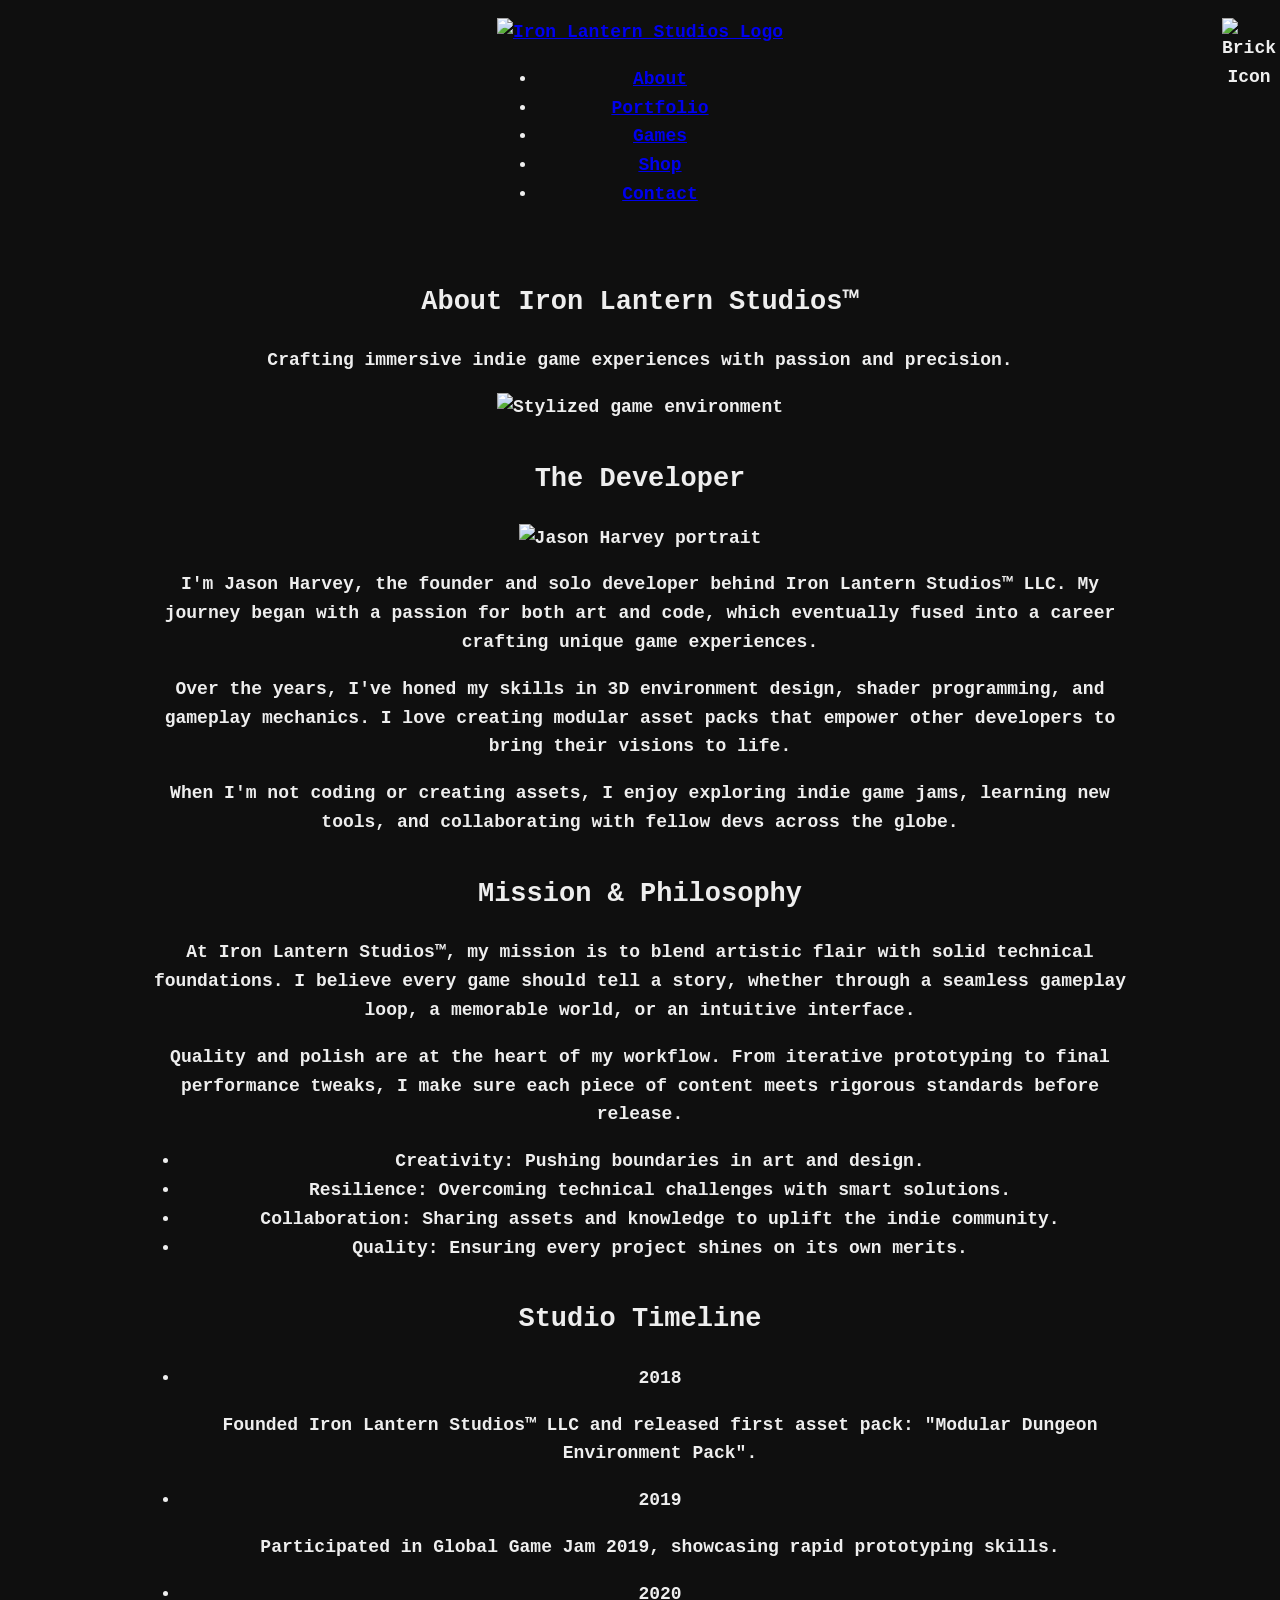
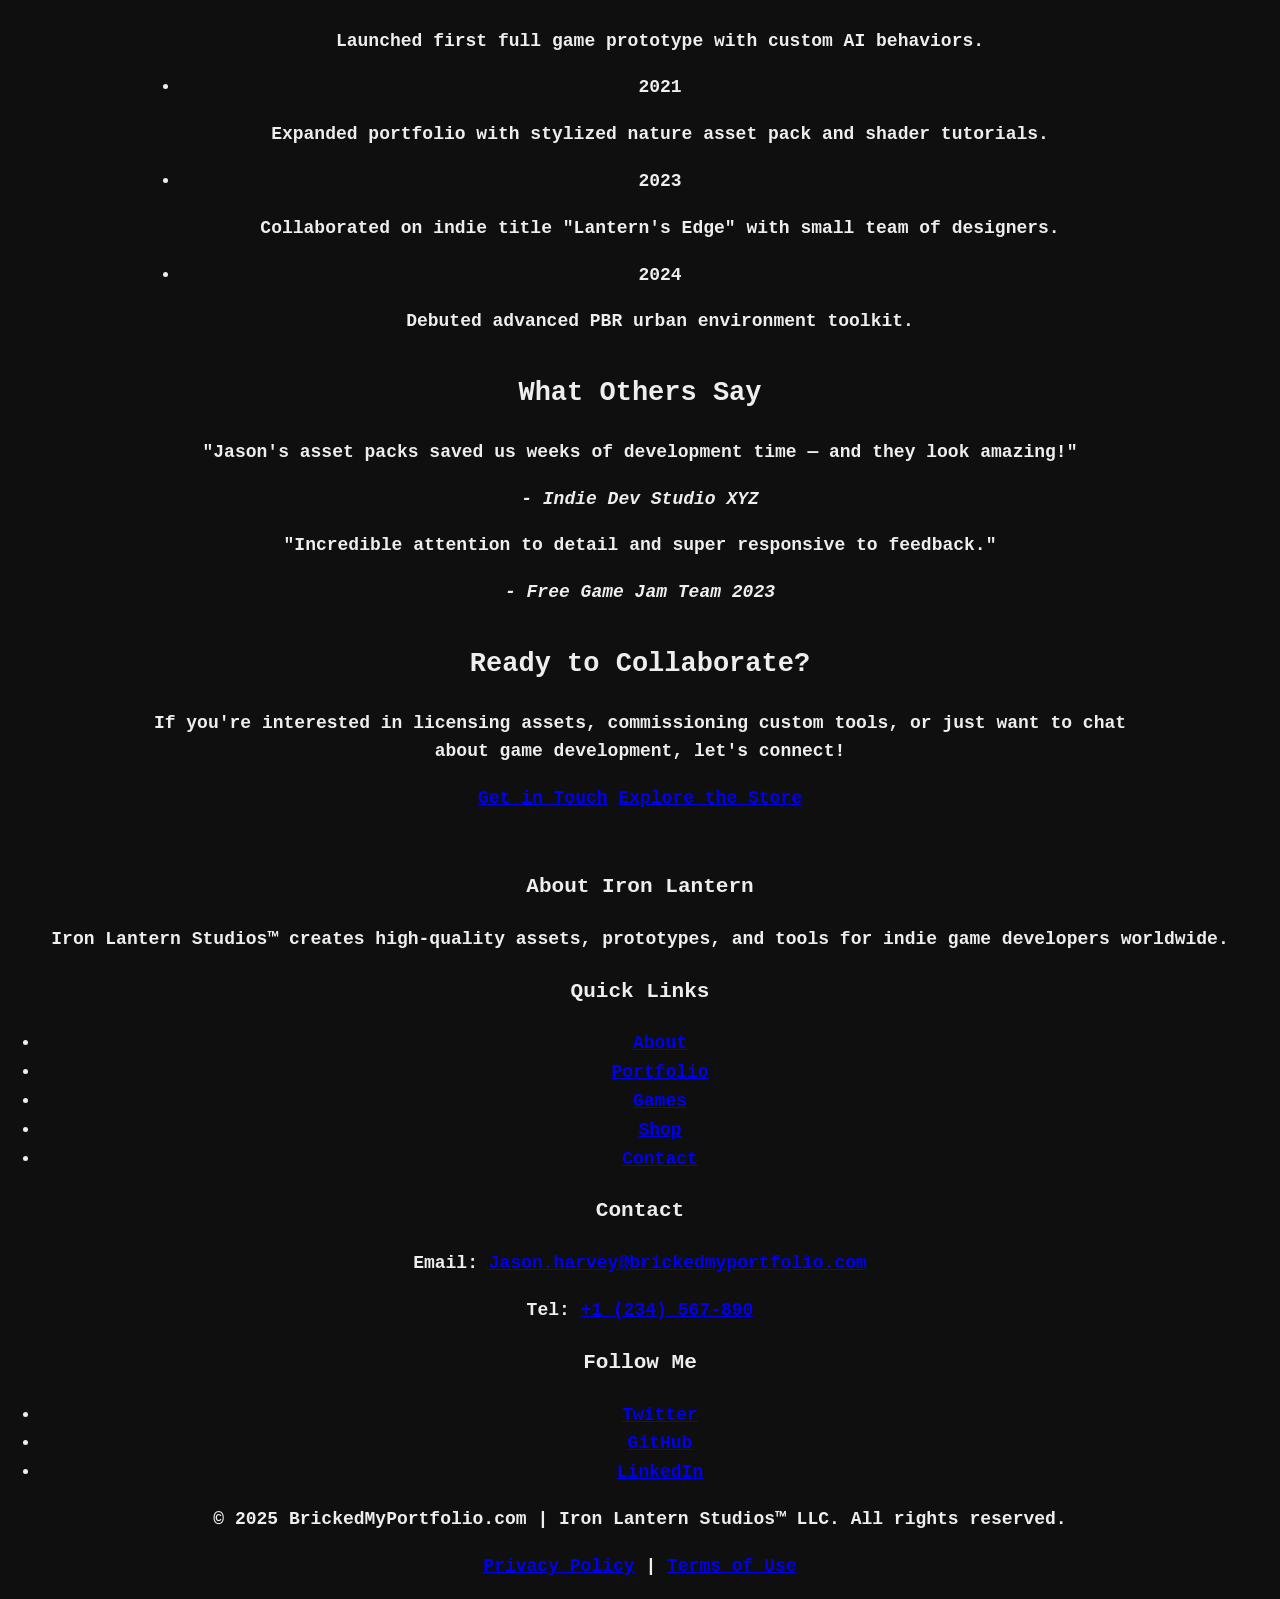
==== about.html @ 36cded3f "Update about.html" ====
<!DOCTYPE html>
<html lang="en">
<head>
  <meta charset="UTF-8" />
  <meta name="viewport" content="width=device-width, initial-scale=1.0"/>
  <title>About | Iron Lantern Studios™ | BrickedMyPortfolio.com</title>
  <meta name="description" content="Learn about Jason Harvey, indie developer and founder of Iron Lantern Studios™." />
  <link rel="stylesheet" href="style.css" />
  <link rel="icon" href="media/favicon.ico" />
  <!-- Additional head resources -->
  <!-- Social media metadata -->
  <meta property="og:title" content="About | Iron Lantern Studios™" />
  <meta property="og:description" content="Discover the passion and vision behind Iron Lantern Studios™." />
  <meta property="og:image" content="media/og-image-about.png" />
  <meta property="og:url" content="https://brickedmyportfolio.com/about.html" />
  <meta name="twitter:card" content="summary_large_image" />
</head>
<body>

  <!-- ==============================
       SITE HEADER
       ============================== -->
  <header class="site-header">
    <div class="header-inner">
      <a href="index.html" class="logo-link">
        <img src="media/logo.png" alt="Iron Lantern Studios Logo" class="logo-image"/>
      </a>
      <nav class="nav-main">
        <ul class="nav-list">
          <li><a href="about.html" class="active">About</a></li>
          <li><a href="portfolio.html">Portfolio</a></li>
          <li><a href="games.html">Games</a></li>
          <li><a href="shop.html">Shop</a></li>
          <li><a href="contact.html">Contact</a></li>
        </ul>
      </nav>
      <div class="brick-icon" onclick="crackScreen()" title="Break the screen">
        <img src="media/brick-icon.png" alt="Brick Icon" class="brick-image"/>
      </div>
    </div>
  </header>

  <!-- ==============================
       MAIN CONTENT
       ============================== -->
  <main class="about-page">

    <!-- Hero / Intro Section -->
    <section class="about-hero">
      <div class="hero-content">
        <h1>About Iron Lantern Studios™</h1>
        <p class="tagline">Crafting immersive indie game experiences with passion and precision.</p>
      </div>
      <div class="hero-image">
        <img src="media/about-hero.jpg" alt="Stylized game environment" />
      </div>
    </section>

    <!-- About Bio Section -->
    <section class="bio-section">
      <h2>The Developer</h2>
      <div class="bio-content">
        <img src="media/jason-profile.jpg" alt="Jason Harvey portrait" class="bio-image"/>
        <div class="bio-text">
          <p>I'm <strong>Jason Harvey</strong>, the founder and solo developer behind Iron Lantern Studios™ LLC. My journey began with a passion for both art and code, which eventually fused into a career crafting unique game experiences.</p>
          <p>Over the years, I've honed my skills in 3D environment design, shader programming, and gameplay mechanics. I love creating modular asset packs that empower other developers to bring their visions to life.</p>
          <p>When I'm not coding or creating assets, I enjoy exploring indie game jams, learning new tools, and collaborating with fellow devs across the globe.</p>
        </div>
      </div>
    </section>

    <!-- Mission and Philosophy Section -->
    <section class="mission-section">
      <h2>Mission & Philosophy</h2>
      <div class="mission-content">
        <p>At Iron Lantern Studios™, my mission is to blend artistic flair with solid technical foundations. I believe every game should tell a story, whether through a seamless gameplay loop, a memorable world, or an intuitive interface.</p>
        <p>Quality and polish are at the heart of my workflow. From iterative prototyping to final performance tweaks, I make sure each piece of content meets rigorous standards before release.</p>
        <ul class="core-values">
          <li>Creativity: Pushing boundaries in art and design.</li>
          <li>Resilience: Overcoming technical challenges with smart solutions.</li>
          <li>Collaboration: Sharing assets and knowledge to uplift the indie community.</li>
          <li>Quality: Ensuring every project shines on its own merits.</li>
        </ul>
      </div>
    </section>

    <!-- Timeline Section -->
    <section class="timeline-section">
      <h2>Studio Timeline</h2>
      <ul class="timeline-list">
        <li>
          <span class="timeline-year">2018</span>
          <p>Founded Iron Lantern Studios™ LLC and released first asset pack: "Modular Dungeon Environment Pack".</p>
        </li>
        <li>
          <span class="timeline-year">2019</span>
          <p>Participated in Global Game Jam 2019, showcasing rapid prototyping skills.</p>
        </li>
        <li>
          <span class="timeline-year">2020</span>
          <p>Launched first full game prototype with custom AI behaviors.</p>
        </li>
        <li>
          <span class="timeline-year">2021</span>
          <p>Expanded portfolio with stylized nature asset pack and shader tutorials.</p>
        </li>
        <li>
          <span class="timeline-year">2023</span>
          <p>Collaborated on indie title "Lantern's Edge" with small team of designers.</p>
        </li>
        <li>
          <span class="timeline-year">2024</span>
          <p>Debuted advanced PBR urban environment toolkit.</p>
        </li>
      </ul>
    </section>

    <!-- Testimonials Section -->
    <section class="testimonials-section">
      <h2>What Others Say</h2>
      <div class="testimonial">
        <blockquote>
          "Jason's asset packs saved us weeks of development time — and they look amazing!"
        </blockquote>
        <cite>- Indie Dev Studio XYZ</cite>
      </div>
      <div class="testimonial">
        <blockquote>
          "Incredible attention to detail and super responsive to feedback."
        </blockquote>
        <cite>- Free Game Jam Team 2023</cite>
      </div>
    </section>

    <!-- Collaboration Call-to-Action -->
    <section class="cta-section">
      <h2>Ready to Collaborate?</h2>
      <p>If you're interested in licensing assets, commissioning custom tools, or just want to chat about game development, let's connect!</p>
      <div class="cta-buttons">
        <a href="contact.html" class="btn-primary">Get in Touch</a>
        <a href="shop.html" class="btn-secondary">Explore the Store</a>
      </div>
    </section>

  </main>

  <!-- ==============================
       FOOTER
       ============================== -->
  <footer class="site-footer">
    <div class="footer-widgets">
      <div class="footer-about">
        <h3>About Iron Lantern</h3>
        <p>Iron Lantern Studios™ creates high-quality assets, prototypes, and tools for indie game developers worldwide.</p>
      </div>
      <div class="footer-links">
        <h3>Quick Links</h3>
        <ul>
          <li><a href="about.html">About</a></li>
          <li><a href="portfolio.html">Portfolio</a></li>
          <li><a href="games.html">Games</a></li>
          <li><a href="shop.html">Shop</a></li>
          <li><a href="contact.html">Contact</a></li>
        </ul>
      </div>
      <div class="footer-contact">
        <h3>Contact</h3>
        <p>Email: <a href="mailto:Jason.harvey@brickedmyportfolio.com">Jason.harvey@brickedmyportfolio.com</a></p>
        <p>Tel: <a href="tel:+1234567890">+1 (234) 567-890</a></p>
      </div>
      <div class="footer-social">
        <h3>Follow Me</h3>
        <ul class="social-list">
          <li><a href="https://twitter.com/jasonharvey">Twitter</a></li>
          <li><a href="https://github.com/ironlanternstudio">GitHub</a></li>
          <li><a href="https://linkedin.com/in/jasonharvey">LinkedIn</a></li>
        </ul>
      </div>
    </div>
    <div class="footer-legal">
      <p>© 2025 BrickedMyPortfolio.com | Iron Lantern Studios™ LLC. All rights reserved.</p>
      <p><a href="privacy.html">Privacy Policy</a> | <a href="terms.html">Terms of Use</a></p>
    </div>
  </footer>

  <script src="main.js"></script>

  <!-- Optional JavaScript for interactive elements -->
  <script>
    function crackScreen() {
      document.body.classList.toggle('cracked');
    }
  </script>

</body>
</html>
---- style.css ----
/* ==========================================================================
   VARIABLES & GLOBAL THEME
   ========================================================================== */
:root {
  --bg-color: #0f0f0f;
  --text-color: #eee;
  --subtext-color: #ccc;
  --accent-color: #ff33aa;
  --accent-hover: #cc0077;
  --card-bg: #1a1a1a;
  --border-radius: 8px;
  --font-family: "Courier New", Courier, monospace;
  --font-weight: 700;
}

html {
  font-size: 18px; /* 1rem = 18px */
  scroll-behavior: smooth;
}

body {
  margin: 0;
  padding: 0;
  background: var(--bg-color);
  color: var(--text-color);
  font-family: var(--font-family);
  font-weight: var(--font-weight);
  line-height: 1.6;
  text-align: center;
  overflow-x: hidden;
  display: flex;
  flex-direction: column;
  min-height: 100vh;
}

/* ==========================================================================
   RESET & BOX-SIZING
   ========================================================================== */
*,
*::before,
*::after {
  box-sizing: border-box;
}

/* ==========================================================================
   UTILITY CLASSES
   ========================================================================== */
.light-text {
  font-weight: 400;
  color: var(--subtext-color);
}

.small-text {
  font-size: 0.9rem;
}

.italic-text {
  font-style: italic;
}

/* ==========================================================================
   HEADER & NAVIGATION
   ========================================================================== */
header {
  position: relative;
  padding: 1rem;
  background: var(--bg-color);
  display: flex;
  justify-content: center;
  align-items: center;
  z-index: 10;
}

.logo-circle {
  position: absolute;
  top: 1rem;
  left: 1rem;
  width: 50px;
  height: 50px;
  border-radius: 50%;
  overflow: hidden;
}

.logo-circle img {
  width: 100%;
  height: 100%;
  object-fit: cover;
}

.nav-center {
  display: flex;
  gap: 1rem;
}

.nav-center a {
  background: var(--accent-color);
  color: #fff;
  padding: 0.5rem 1rem;
  border-radius: var(--border-radius);
  text-transform: uppercase;
  font-weight: var(--font-weight);
  text-decoration: none;
  transition: background 0.2s;
}

.nav-center a:hover {
  background: var(--accent-hover);
}

/* Brick Icon */
.brick-icon {
  position: absolute;
  top: 1rem;
  right: 1rem;
  width: 40px;
  height: 40px;
  cursor: pointer;
}

.brick-icon img {
  width: 100%;
  height: 100%;
  transition: transform 0.2s ease;
}

.brick-icon:hover img {
  transform: scale(1.1);
}

/* ==========================================================================
   SITE TITLES & BUTTONS
   ========================================================================== */
.site-title {
  font-size: 2.5rem;
  margin: 1rem 0;
}

.center-button {
  margin: 1rem 0 2rem;
}

.btn-pink {
  background: var(--accent-color);
  color: #fff;
  border: none;
  padding: 0.75rem 1.5rem;
  border-radius: var(--border-radius);
  font-size: 1rem;
  text-transform: uppercase;
  cursor: pointer;
  transition: background 0.2s;
}

.btn-pink:hover {
  background: var(--accent-hover);
}

/* ==========================================================================
   SECTION WRAPPERS
   ========================================================================== */
section {
  width: 90%;
  max-width: 1000px;
  margin: 2rem auto;
}

/* ==========================================================================
   INDEX CAROUSEL (DOT NAV)
   ========================================================================== */
#carousel {
  width: 100%;
}

.carousel-box {
  position: relative;
  margin: 0 auto;
}

.carousel-media {
  position: relative;
}

.carousel-media img {
  width: 100%;
  border-radius: var(--border-radius);
}

.carousel-arrow {
  position: absolute;
  top: 50%;
  transform: translateY(-50%);
  color: var(--accent-color);
  font-size: 2rem;
  cursor: pointer;
  user-select: none;
}

.carousel-arrow.left {
  left: 10px;
}

.carousel-arrow.right {
  right: 10px;
}

.carousel-dots {
  display: flex;
  justify-content: center;
  margin-top: 0.75rem;
}

.dot {
  width: 12px;
  height: 12px;
  background: #444;
  border-radius: 50%;
  margin: 0 5px;
  cursor: pointer;
  transition: background 0.3s;
}

.dot.active {
  background: var(--accent-color);
}

/* ==========================================================================
   FEATURED GAMES & ASSETS CARDS
   ========================================================================== */
.preview-card {
  position: relative;
  background: var(--card-bg);
  border-radius: var(--border-radius);
  overflow: hidden;
  margin: 1rem auto;
  max-width: 600px;
  transition: transform 0.3s ease;
  cursor: pointer;
}

.preview-card img {
  width: 100%;
  display: block;
}

.preview-card:hover {
  transform: scale(1.02);
}

.hover-box {
  display: none;
  position: absolute;
  top: 0;
  left: 100%;
  background: var(--card-bg);
  padding: 1rem;
  border: 1px solid #444;
  width: 240px;
  z-index: 5;
}

.preview-card:hover .hover-box {
  display: block;
}

/* ==========================================================================
   PORTFOLIO GRID
   ========================================================================== */
.portfolio-grid {
  display: flex;
  flex-wrap: wrap;
  gap: 2rem;
  justify-content: center;
}

.portfolio-grid .preview-card {
  flex: 0 0 calc(33% - 2rem);
  max-width: calc(33% - 2rem);
}

@media (max-width: 768px) {
  .portfolio-grid .preview-card {
    flex: 0 0 90%;
    max-width: 90%;
  }
}

/* ==========================================================================
   GAMES CAROUSEL (SLIDING CARDS)
   ========================================================================== */
.games-carousel {
  position: relative;
  overflow: hidden;
  margin: 2rem auto;
}

.carousel-track {
  display: flex;
  transition: transform 0.5s ease-in-out;
}

.slide {
  flex: 0 0 280px;
  margin: 0 10px;
  position: relative;
  transition: transform 0.3s ease;
}

.slide img {
  width: 100%;
  border-radius: var(--border-radius);
}

.carousel-button {
  position: absolute;
  top: 50%;
  transform: translateY(-50%);
  background: none;
  border: none;
  font-size: 2rem;
  color: var(--accent-color);
  cursor: pointer;
  user-select: none;
}

.carousel-button.prev {
  left: 0;
}

.carousel-button.next {
  right: 0;
}

.slide.active {
  transform: scale(1.05);
}

.details {
  display: none;
  position: absolute;
  bottom: -1px;
  left: 0;
  width: 100%;
  background: var(--card-bg);
  color: var(--subtext-color);
  padding: 1rem;
  border-radius: 0 0 var(--border-radius) var(--border-radius);
  text-align: left;
}

.slide.expanded {
  transform: scale(1.2);
  z-index: 100;
}

.slide.expanded .details {
  display: block;
}

.more-info {
  display: inline-block;
  margin-top: 0.5rem;
  background: var(--accent-color);
  color: #fff;
  padding: 0.3rem 0.8rem;
  border-radius: 5px;
  text-decoration: none;
  font-size: 0.9rem;
}

/* ==========================================================================
   SHOP GRID & CARDS
   ========================================================================== */
.shop-grid {
  display: flex;
  flex-wrap: wrap;
  gap: 2rem;
  justify-content: center;
}

.shop-card {
  position: relative;
  background: var(--card-bg);
  border-radius: var(--border-radius);
  overflow: hidden;
  flex: 0 0 calc(25% - 2rem);
  max-width: calc(25% - 2rem);
  transition: transform 0.3s ease;
  cursor: pointer;
}

.shop-card img {
  width: 100%;
  display: block;
}

.shop-card:hover {
  transform: scale(1.02);
}

.shop-card .hover-box {
  top: 0;
  left: 100%;
}

/* ==========================================================================
   CONTACT FORM
   ========================================================================== */
.contact-section {
  display: flex;
  justify-content: center;
}

.contact-form {
  background: var(--card-bg);
  padding: 2rem;
  border-radius: var(--border-radius);
  width: 90%;
  max-width: 600px;
  display: flex;
  flex-direction: column;
  gap: 1rem;
}

.contact-form input,
.contact-form textarea {
  width: 100%;
  padding: 0.75rem;
  border: 1px solid #444;
  border-radius: 4px;
  background: #111;
  color: var(--text-color);
  font-family: var(--font-family);
}

.contact-form input:focus,
.contact-form textarea:focus {
  outline: none;
  border-color: var(--accent-color);
}

/* ==========================================================================
   PRIVACY & TERMS PAGES
   ========================================================================== */
.privacy-section,
.terms-section {
  width: 90%;
  max-width: 800px;
  margin: 2rem auto;
}

.privacy-policy,
.terms-content {
  background: var(--card-bg);
  padding: 2rem;
  border-radius: var(--border-radius);
  color: var(--subtext-color);
  text-align: left;
}

.privacy-policy h2,
.terms-content h2 {
  color: var(--accent-color);
  margin-top: 1.5rem;
}

/* ==========================================================================
   SCREEN CRACK EFFECT
   ========================================================================== */
.screen-crack {
  position: fixed;
  top: 0;
  left: 0;
  width: 100%;
  height: 100%;
  background: url('media/crack.png') center/contain no-repeat;
  pointer-events: none;
  z-index: 9999;
  animation: shake 0.3s ease-in-out;
}

@keyframes shake {
  0% { transform: translate(0, 0); }
  25% { transform: translate(-4px, 3px); }
  50% { transform: translate(4px, -3px); }
  75% { transform: translate(-3px, 2px); }
  100% { transform: translate(0, 0); }
}

/* ==========================================================================
   CARD MODAL OVERLAY
   ========================================================================== */
.card-modal-overlay {
  position: fixed;
  top: 0;
  left: 0;
  width: 100%;
  height: 100%;
  background: rgba(0,0,0,0.85);
  display: flex;
  justify-content: center;
  align-items: center;
  z-index: 10000;
}

.card-modal-content {
  background: var(--card-bg);
  padding: 2rem;
  border-radius: var(--border-radius);
  max-width: 90%;
  max-height: 90%;
  overflow: auto;
  position: relative;
  text-align: left;
}

.modal-close {
  position: absolute;
  top: 10px;
  right: 10px;
  font-size: 2rem;
  color: var(--text-color);
  cursor: pointer;
}

/* ==========================================================================
   RESPONSIVE BREAKPOINTS
   ========================================================================== */
@media (max-width: 1024px) {
  .shop-card, .portfolio-grid .preview-card {
    flex: 0 0 calc(50% - 2rem);
    max-width: calc(50% - 2rem);
  }
}

@media (max-width: 768px) {
  .nav-center { flex-wrap: wrap; }

  .slide {
    flex: 0 0 70%;
  }

  .shop-card, .portfolio-grid .preview-card {
    flex: 0 0 90%;
    max-width: 90%;
  }
}

@media (max-width: 480px) {
  html {
    font-size: 16px;
  }
  .carousel-arrow {
    font-size: 1.5rem;
  }
  .carousel-button {
    font-size: 1.5rem;
  }
  .site-title {
    font-size: 2rem;
  }
}
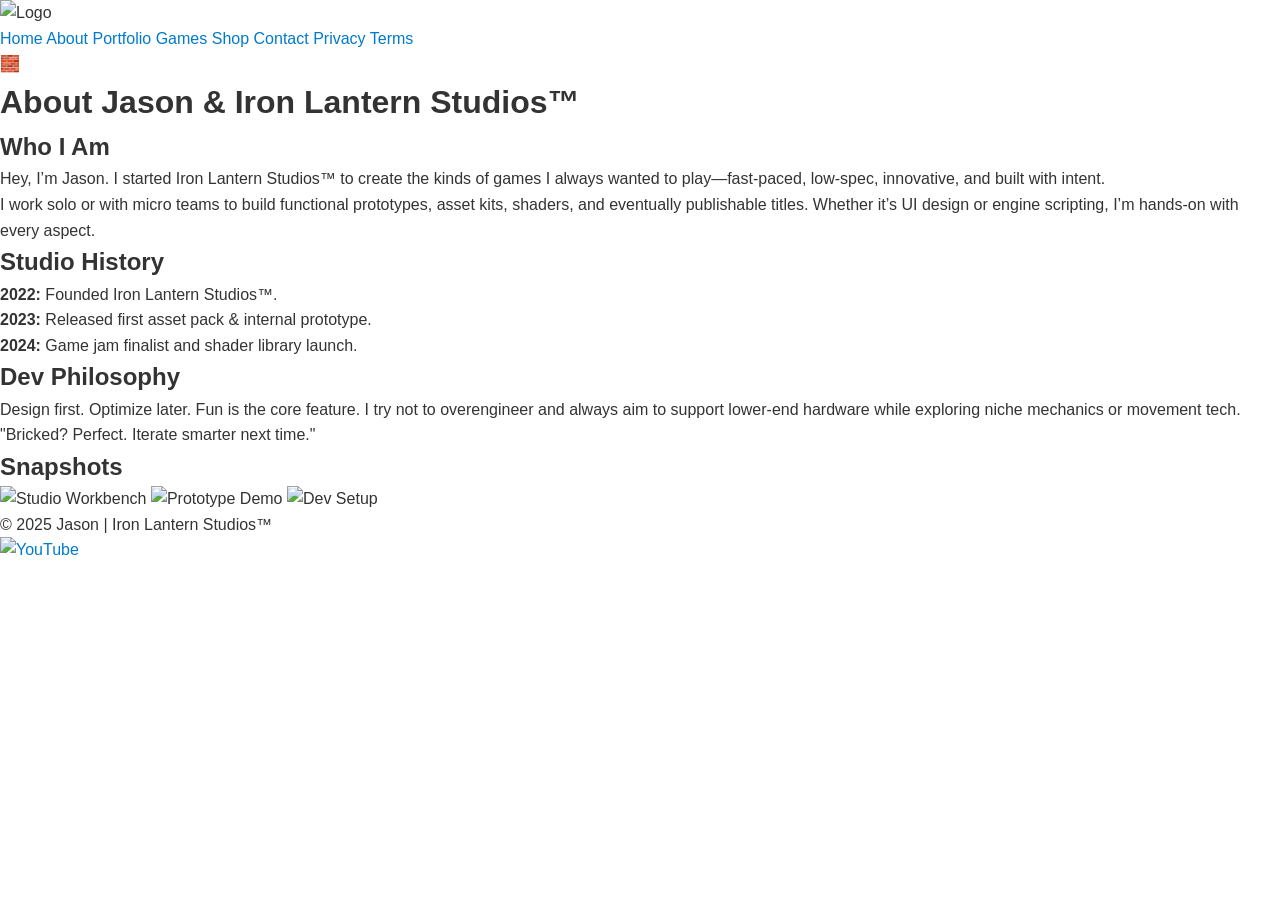
==== commit 0601a94a: "Update about.html" ====
--- a/about.html
+++ b/about.html
@@ -2,195 +2,70 @@
 <html lang="en">
 <head>
   <meta charset="UTF-8" />
-  <meta name="viewport" content="width=device-width, initial-scale=1.0"/>
-  <title>About | Iron Lantern Studios™ | BrickedMyPortfolio.com</title>
-  <meta name="description" content="Learn about Jason Harvey, indie developer and founder of Iron Lantern Studios™." />
+  <meta name="viewport" content="width=device-width, initial-scale=1.0" />
+  <title>About | brickedmyportfolio.com</title>
   <link rel="stylesheet" href="style.css" />
-  <link rel="icon" href="media/favicon.ico" />
-  <!-- Additional head resources -->
-  <!-- Social media metadata -->
-  <meta property="og:title" content="About | Iron Lantern Studios™" />
-  <meta property="og:description" content="Discover the passion and vision behind Iron Lantern Studios™." />
-  <meta property="og:image" content="media/og-image-about.png" />
-  <meta property="og:url" content="https://brickedmyportfolio.com/about.html" />
-  <meta name="twitter:card" content="summary_large_image" />
 </head>
 <body>
-
-  <!-- ==============================
-       SITE HEADER
-       ============================== -->
-  <header class="site-header">
-    <div class="header-inner">
-      <a href="index.html" class="logo-link">
-        <img src="media/logo.png" alt="Iron Lantern Studios Logo" class="logo-image"/>
-      </a>
-      <nav class="nav-main">
-        <ul class="nav-list">
-          <li><a href="about.html" class="active">About</a></li>
-          <li><a href="portfolio.html">Portfolio</a></li>
-          <li><a href="games.html">Games</a></li>
-          <li><a href="shop.html">Shop</a></li>
-          <li><a href="contact.html">Contact</a></li>
-        </ul>
+  <header>
+    <div class="top-bar">
+      <div class="logo">
+        <img src="media/logo.png" alt="Logo" />
+      </div>
+      <nav class="main-nav">
+        <a href="index.html">Home</a>
+        <a href="about.html" class="active">About</a>
+        <a href="portfolio.html">Portfolio</a>
+        <a href="games.html">Games</a>
+        <a href="shop.html">Shop</a>
+        <a href="contact.html">Contact</a>
+        <a href="privacy.html">Privacy</a>
+        <a href="terms.html">Terms</a>
       </nav>
-      <div class="brick-icon" onclick="crackScreen()" title="Break the screen">
-        <img src="media/brick-icon.png" alt="Brick Icon" class="brick-image"/>
-      </div>
+      <div class="brick-gag">🧱</div>
+    </div>
+    <div class="site-title">
+      <h1>About Jason & Iron Lantern Studios™</h1>
     </div>
   </header>
 
-  <!-- ==============================
-       MAIN CONTENT
-       ============================== -->
-  <main class="about-page">
-
-    <!-- Hero / Intro Section -->
-    <section class="about-hero">
-      <div class="hero-content">
-        <h1>About Iron Lantern Studios™</h1>
-        <p class="tagline">Crafting immersive indie game experiences with passion and precision.</p>
-      </div>
-      <div class="hero-image">
-        <img src="media/about-hero.jpg" alt="Stylized game environment" />
-      </div>
+  <main>
+    <section class="bio-section">
+      <h2>Who I Am</h2>
+      <p>Hey, I’m Jason. I started Iron Lantern Studios™ to create the kinds of games I always wanted to play—fast-paced, low-spec, innovative, and built with intent.</p>
+      <p>I work solo or with micro teams to build functional prototypes, asset kits, shaders, and eventually publishable titles. Whether it’s UI design or engine scripting, I’m hands-on with every aspect.</p>
     </section>
 
-    <!-- About Bio Section -->
-    <section class="bio-section">
-      <h2>The Developer</h2>
-      <div class="bio-content">
-        <img src="media/jason-profile.jpg" alt="Jason Harvey portrait" class="bio-image"/>
-        <div class="bio-text">
-          <p>I'm <strong>Jason Harvey</strong>, the founder and solo developer behind Iron Lantern Studios™ LLC. My journey began with a passion for both art and code, which eventually fused into a career crafting unique game experiences.</p>
-          <p>Over the years, I've honed my skills in 3D environment design, shader programming, and gameplay mechanics. I love creating modular asset packs that empower other developers to bring their visions to life.</p>
-          <p>When I'm not coding or creating assets, I enjoy exploring indie game jams, learning new tools, and collaborating with fellow devs across the globe.</p>
-        </div>
-      </div>
-    </section>
-
-    <!-- Mission and Philosophy Section -->
-    <section class="mission-section">
-      <h2>Mission & Philosophy</h2>
-      <div class="mission-content">
-        <p>At Iron Lantern Studios™, my mission is to blend artistic flair with solid technical foundations. I believe every game should tell a story, whether through a seamless gameplay loop, a memorable world, or an intuitive interface.</p>
-        <p>Quality and polish are at the heart of my workflow. From iterative prototyping to final performance tweaks, I make sure each piece of content meets rigorous standards before release.</p>
-        <ul class="core-values">
-          <li>Creativity: Pushing boundaries in art and design.</li>
-          <li>Resilience: Overcoming technical challenges with smart solutions.</li>
-          <li>Collaboration: Sharing assets and knowledge to uplift the indie community.</li>
-          <li>Quality: Ensuring every project shines on its own merits.</li>
-        </ul>
-      </div>
-    </section>
-
-    <!-- Timeline Section -->
-    <section class="timeline-section">
-      <h2>Studio Timeline</h2>
-      <ul class="timeline-list">
-        <li>
-          <span class="timeline-year">2018</span>
-          <p>Founded Iron Lantern Studios™ LLC and released first asset pack: "Modular Dungeon Environment Pack".</p>
-        </li>
-        <li>
-          <span class="timeline-year">2019</span>
-          <p>Participated in Global Game Jam 2019, showcasing rapid prototyping skills.</p>
-        </li>
-        <li>
-          <span class="timeline-year">2020</span>
-          <p>Launched first full game prototype with custom AI behaviors.</p>
-        </li>
-        <li>
-          <span class="timeline-year">2021</span>
-          <p>Expanded portfolio with stylized nature asset pack and shader tutorials.</p>
-        </li>
-        <li>
-          <span class="timeline-year">2023</span>
-          <p>Collaborated on indie title "Lantern's Edge" with small team of designers.</p>
-        </li>
-        <li>
-          <span class="timeline-year">2024</span>
-          <p>Debuted advanced PBR urban environment toolkit.</p>
-        </li>
+    <section class="history-section">
+      <h2>Studio History</h2>
+      <ul>
+        <li><strong>2022:</strong> Founded Iron Lantern Studios™.</li>
+        <li><strong>2023:</strong> Released first asset pack & internal prototype.</li>
+        <li><strong>2024:</strong> Game jam finalist and shader library launch.</li>
       </ul>
     </section>
 
-    <!-- Testimonials Section -->
-    <section class="testimonials-section">
-      <h2>What Others Say</h2>
-      <div class="testimonial">
-        <blockquote>
-          "Jason's asset packs saved us weeks of development time — and they look amazing!"
-        </blockquote>
-        <cite>- Indie Dev Studio XYZ</cite>
-      </div>
-      <div class="testimonial">
-        <blockquote>
-          "Incredible attention to detail and super responsive to feedback."
-        </blockquote>
-        <cite>- Free Game Jam Team 2023</cite>
+    <section class="philosophy-section">
+      <h2>Dev Philosophy</h2>
+      <p>Design first. Optimize later. Fun is the core feature. I try not to overengineer and always aim to support lower-end hardware while exploring niche mechanics or movement tech.</p>
+      <blockquote>"Bricked? Perfect. Iterate smarter next time."</blockquote>
+    </section>
+
+    <section class="studio-images">
+      <h2>Snapshots</h2>
+      <div class="image-gallery">
+        <img src="media/about1.jpg" alt="Studio Workbench" />
+        <img src="media/about2.jpg" alt="Prototype Demo" />
+        <img src="media/about3.jpg" alt="Dev Setup" />
       </div>
     </section>
-
-    <!-- Collaboration Call-to-Action -->
-    <section class="cta-section">
-      <h2>Ready to Collaborate?</h2>
-      <p>If you're interested in licensing assets, commissioning custom tools, or just want to chat about game development, let's connect!</p>
-      <div class="cta-buttons">
-        <a href="contact.html" class="btn-primary">Get in Touch</a>
-        <a href="shop.html" class="btn-secondary">Explore the Store</a>
-      </div>
-    </section>
-
   </main>
 
-  <!-- ==============================
-       FOOTER
-       ============================== -->
-  <footer class="site-footer">
-    <div class="footer-widgets">
-      <div class="footer-about">
-        <h3>About Iron Lantern</h3>
-        <p>Iron Lantern Studios™ creates high-quality assets, prototypes, and tools for indie game developers worldwide.</p>
-      </div>
-      <div class="footer-links">
-        <h3>Quick Links</h3>
-        <ul>
-          <li><a href="about.html">About</a></li>
-          <li><a href="portfolio.html">Portfolio</a></li>
-          <li><a href="games.html">Games</a></li>
-          <li><a href="shop.html">Shop</a></li>
-          <li><a href="contact.html">Contact</a></li>
-        </ul>
-      </div>
-      <div class="footer-contact">
-        <h3>Contact</h3>
-        <p>Email: <a href="mailto:Jason.harvey@brickedmyportfolio.com">Jason.harvey@brickedmyportfolio.com</a></p>
-        <p>Tel: <a href="tel:+1234567890">+1 (234) 567-890</a></p>
-      </div>
-      <div class="footer-social">
-        <h3>Follow Me</h3>
-        <ul class="social-list">
-          <li><a href="https://twitter.com/jasonharvey">Twitter</a></li>
-          <li><a href="https://github.com/ironlanternstudio">GitHub</a></li>
-          <li><a href="https://linkedin.com/in/jasonharvey">LinkedIn</a></li>
-        </ul>
-      </div>
-    </div>
-    <div class="footer-legal">
-      <p>© 2025 BrickedMyPortfolio.com | Iron Lantern Studios™ LLC. All rights reserved.</p>
-      <p><a href="privacy.html">Privacy Policy</a> | <a href="terms.html">Terms of Use</a></p>
+  <footer>
+    <p>&copy; 2025 Jason | Iron Lantern Studios™</p>
+    <div class="socials">
+      <a href="#"><img src="media/youtube-icon.png" alt="YouTube" /></a>
     </div>
   </footer>
-
-  <script src="main.js"></script>
-
-  <!-- Optional JavaScript for interactive elements -->
-  <script>
-    function crackScreen() {
-      document.body.classList.toggle('cracked');
-    }
-  </script>
-
 </body>
 </html>
--- a/style.css
+++ b/style.css
@@ -1,561 +1,195 @@
-/* ==========================================================================
-   VARIABLES & GLOBAL THEME
-   ========================================================================== */
-:root {
-  --bg-color: #0f0f0f;
-  --text-color: #eee;
-  --subtext-color: #ccc;
-  --accent-color: #ff33aa;
-  --accent-hover: #cc0077;
-  --card-bg: #1a1a1a;
-  --border-radius: 8px;
-  --font-family: "Courier New", Courier, monospace;
-  --font-weight: 700;
+/* Reset and Base Styles */
+*,
+*::before,
+*::after {
+  margin: 0;
+  padding: 0;
+  box-sizing: border-box;
 }
 
 html {
-  font-size: 18px; /* 1rem = 18px */
+  font-size: 16px;
   scroll-behavior: smooth;
 }
 
 body {
-  margin: 0;
-  padding: 0;
-  background: var(--bg-color);
-  color: var(--text-color);
-  font-family: var(--font-family);
-  font-weight: var(--font-weight);
+  font-family: "Segoe UI", Arial, sans-serif;
   line-height: 1.6;
-  text-align: center;
-  overflow-x: hidden;
-  display: flex;
-  flex-direction: column;
-  min-height: 100vh;
+  color: #333;
+  background-color: #fff;
 }
 
-/* ==========================================================================
-   RESET & BOX-SIZING
-   ========================================================================== */
-*,
-*::before,
-*::after {
-  box-sizing: border-box;
+a {
+  color: #007acc;
+  text-decoration: none;
 }
 
-/* ==========================================================================
-   UTILITY CLASSES
-   ========================================================================== */
-.light-text {
-  font-weight: 400;
-  color: var(--subtext-color);
+a:hover {
+  text-decoration: underline;
 }
 
-.small-text {
-  font-size: 0.9rem;
+/* Site Header */
+.site-header {
+  background-color: #111;
+  color: #fff;
+  padding: 1rem 2rem;
 }
 
-.italic-text {
-  font-style: italic;
+.header-inner {
+  max-width: 1200px;
+  margin: 0 auto;
+  display: flex;
+  align-items: center;
+  justify-content: space-between;
 }
 
-/* ==========================================================================
-   HEADER & NAVIGATION
-   ========================================================================== */
-header {
-  position: relative;
-  padding: 1rem;
-  background: var(--bg-color);
-  display: flex;
-  justify-content: center;
-  align-items: center;
-  z-index: 10;
+.logo-link {
+  display: inline-block;
 }
 
-.logo-circle {
-  position: absolute;
-  top: 1rem;
-  left: 1rem;
-  width: 50px;
+.logo-image {
   height: 50px;
-  border-radius: 50%;
-  overflow: hidden;
+  width: auto;
 }
 
-.logo-circle img {
-  width: 100%;
-  height: 100%;
-  object-fit: cover;
+/* Main Navigation */
+.nav-main .nav-list {
+  list-style: none;
+  display: flex;
+  gap: 1.5rem;
 }
 
-.nav-center {
-  display: flex;
-  gap: 1rem;
+.nav-list li a {
+  color: #fff;
+  font-weight: 500;
+  padding: 0.5rem;
+  transition: color 0.3s ease;
 }
 
-.nav-center a {
-  background: var(--accent-color);
-  color: #fff;
-  padding: 0.5rem 1rem;
-  border-radius: var(--border-radius);
-  text-transform: uppercase;
-  font-weight: var(--font-weight);
-  text-decoration: none;
-  transition: background 0.2s;
-}
-
-.nav-center a:hover {
-  background: var(--accent-hover);
+.nav-list li a:hover,
+.nav-list li a.active {
+  color: #f90;
 }
 
 /* Brick Icon */
 .brick-icon {
-  position: absolute;
-  top: 1rem;
-  right: 1rem;
-  width: 40px;
-  height: 40px;
   cursor: pointer;
-}
-
-.brick-icon img {
-  width: 100%;
-  height: 100%;
+  margin-left: 1rem;
   transition: transform 0.2s ease;
 }
 
-.brick-icon:hover img {
+.brick-icon:hover {
   transform: scale(1.1);
 }
 
-/* ==========================================================================
-   SITE TITLES & BUTTONS
-   ========================================================================== */
-.site-title {
-  font-size: 2.5rem;
-  margin: 1rem 0;
+.brick-image {
+  height: 30px;
+  width: auto;
 }
 
-.center-button {
-  margin: 1rem 0 2rem;
+/* Hero Section */
+.page-hero {
+  padding: 4rem 2rem;
+  text-align: center;
+  color: #fff;
 }
 
-.btn-pink {
-  background: var(--accent-color);
-  color: #fff;
-  border: none;
-  padding: 0.75rem 1.5rem;
-  border-radius: var(--border-radius);
-  font-size: 1rem;
-  text-transform: uppercase;
-  cursor: pointer;
-  transition: background 0.2s;
+.terms-hero {
+  background-color: #222;
+  background-image: url("media/terms-hero.jpg");
+  background-size: cover;
+  background-position: center;
+  background-blend-mode: multiply;
 }
 
-.btn-pink:hover {
-  background: var(--accent-hover);
-}
-
-/* ==========================================================================
-   SECTION WRAPPERS
-   ========================================================================== */
-section {
-  width: 90%;
-  max-width: 1000px;
-  margin: 2rem auto;
-}
-
-/* ==========================================================================
-   INDEX CAROUSEL (DOT NAV)
-   ========================================================================== */
-#carousel {
-  width: 100%;
-}
-
-.carousel-box {
-  position: relative;
+.hero-content {
+  max-width: 800px;
   margin: 0 auto;
 }
 
-.carousel-media {
-  position: relative;
+.section-heading {
+  font-size: 2.5rem;
+  margin-bottom: 1rem;
 }
 
-.carousel-media img {
-  width: 100%;
-  border-radius: var(--border-radius);
+.section-subtitle {
+  font-size: 1.2rem;
+  opacity: 0.85;
 }
 
-.carousel-arrow {
-  position: absolute;
-  top: 50%;
-  transform: translateY(-50%);
-  color: var(--accent-color);
-  font-size: 2rem;
-  cursor: pointer;
-  user-select: none;
+/* Main Terms Content */
+.terms-content {
+  max-width: 800px;
+  margin: 2rem auto;
+  padding: 0 1rem;
 }
 
-.carousel-arrow.left {
-  left: 10px;
+.terms-section {
+  margin-bottom: 2rem;
 }
 
-.carousel-arrow.right {
-  right: 10px;
+.terms-policy p {
+  margin-bottom: 1rem;
+  text-align: justify;
 }
 
-.carousel-dots {
-  display: flex;
-  justify-content: center;
-  margin-top: 0.75rem;
+.terms-policy h2 {
+  font-size: 1.5rem;
+  margin: 1.5rem 0 0.75rem;
 }
 
-.dot {
-  width: 12px;
-  height: 12px;
-  background: #444;
-  border-radius: 50%;
-  margin: 0 5px;
-  cursor: pointer;
-  transition: background 0.3s;
+.terms-policy ul {
+  list-style: disc inside;
+  margin-left: 1rem;
 }
 
-.dot.active {
-  background: var(--accent-color);
+.terms-policy li {
+  margin-bottom: 0.5rem;
 }
 
-/* ==========================================================================
-   FEATURED GAMES & ASSETS CARDS
-   ========================================================================== */
-.preview-card {
-  position: relative;
-  background: var(--card-bg);
-  border-radius: var(--border-radius);
-  overflow: hidden;
-  margin: 1rem auto;
-  max-width: 600px;
-  transition: transform 0.3s ease;
-  cursor: pointer;
+/* Site Footer */
+.site-footer {
+  background-color: #111;
+  color: #ccc;
+  padding: 2rem 1rem;
 }
 
-.preview-card img {
-  width: 100%;
-  display: block;
+.footer-widgets {
+  display: flex;
+  flex-wrap: wrap;
+  justify-content: space-between;
+  max-width: 1200px;
+  margin: 0 auto 1rem;
+  gap: 2rem;
 }
 
-.preview-card:hover {
-  transform: scale(1.02);
+.footer-about,
+.footer-legal {
+  flex: 1 1 200px;
 }
 
-.hover-box {
-  display: none;
-  position: absolute;
-  top: 0;
-  left: 100%;
-  background: var(--card-bg);
-  padding: 1rem;
-  border: 1px solid #444;
-  width: 240px;
-  z-index: 5;
+.footer-about h3 {
+  font-size: 1.2rem;
+  margin-bottom: 0.5rem;
+  color: #fff;
 }
 
-.preview-card:hover .hover-box {
-  display: block;
+.footer-about p,
+.footer-legal p {
+  margin-bottom: 0.5rem;
+  line-height: 1.4;
 }
 
-/* ==========================================================================
-   PORTFOLIO GRID
-   ========================================================================== */
-.portfolio-grid {
-  display: flex;
-  flex-wrap: wrap;
-  gap: 2rem;
-  justify-content: center;
+.footer-link {
+  color: #ccc;
+  transition: color 0.3s ease;
 }
 
-.portfolio-grid .preview-card {
-  flex: 0 0 calc(33% - 2rem);
-  max-width: calc(33% - 2rem);
+.footer-link:hover {
+  color: #fff;
 }
 
-@media (max-width: 768px) {
-  .portfolio-grid .preview-card {
-    flex: 0 0 90%;
-    max-width: 90%;
-  }
-}
-
-/* ==========================================================================
-   GAMES CAROUSEL (SLIDING CARDS)
-   ========================================================================== */
-.games-carousel {
-  position: relative;
-  overflow: hidden;
-  margin: 2rem auto;
-}
-
-.carousel-track {
-  display: flex;
-  transition: transform 0.5s ease-in-out;
-}
-
-.slide {
-  flex: 0 0 280px;
-  margin: 0 10px;
-  position: relative;
-  transition: transform 0.3s ease;
-}
-
-.slide img {
-  width: 100%;
-  border-radius: var(--border-radius);
-}
-
-.carousel-button {
-  position: absolute;
-  top: 50%;
-  transform: translateY(-50%);
-  background: none;
-  border: none;
-  font-size: 2rem;
-  color: var(--accent-color);
-  cursor: pointer;
-  user-select: none;
-}
-
-.carousel-button.prev {
-  left: 0;
-}
-
-.carousel-button.next {
-  right: 0;
-}
-
-.slide.active {
-  transform: scale(1.05);
-}
-
-.details {
-  display: none;
-  position: absolute;
-  bottom: -1px;
-  left: 0;
-  width: 100%;
-  background: var(--card-bg);
-  color: var(--subtext-color);
-  padding: 1rem;
-  border-radius: 0 0 var(--border-radius) var(--border-radius);
-  text-align: left;
-}
-
-.slide.expanded {
-  transform: scale(1.2);
-  z-index: 100;
-}
-
-.slide.expanded .details {
-  display: block;
-}
-
-.more-info {
-  display: inline-block;
-  margin-top: 0.5rem;
-  background: var(--accent-color);
-  color: #fff;
-  padding: 0.3rem 0.8rem;
-  border-radius: 5px;
-  text-decoration: none;
+.footer-copy {
+  text-align: center;
   font-size: 0.9rem;
 }
-
-/* ==========================================================================
-   SHOP GRID & CARDS
-   ========================================================================== */
-.shop-grid {
-  display: flex;
-  flex-wrap: wrap;
-  gap: 2rem;
-  justify-content: center;
-}
-
-.shop-card {
-  position: relative;
-  background: var(--card-bg);
-  border-radius: var(--border-radius);
-  overflow: hidden;
-  flex: 0 0 calc(25% - 2rem);
-  max-width: calc(25% - 2rem);
-  transition: transform 0.3s ease;
-  cursor: pointer;
-}
-
-.shop-card img {
-  width: 100%;
-  display: block;
-}
-
-.shop-card:hover {
-  transform: scale(1.02);
-}
-
-.shop-card .hover-box {
-  top: 0;
-  left: 100%;
-}
-
-/* ==========================================================================
-   CONTACT FORM
-   ========================================================================== */
-.contact-section {
-  display: flex;
-  justify-content: center;
-}
-
-.contact-form {
-  background: var(--card-bg);
-  padding: 2rem;
-  border-radius: var(--border-radius);
-  width: 90%;
-  max-width: 600px;
-  display: flex;
-  flex-direction: column;
-  gap: 1rem;
-}
-
-.contact-form input,
-.contact-form textarea {
-  width: 100%;
-  padding: 0.75rem;
-  border: 1px solid #444;
-  border-radius: 4px;
-  background: #111;
-  color: var(--text-color);
-  font-family: var(--font-family);
-}
-
-.contact-form input:focus,
-.contact-form textarea:focus {
-  outline: none;
-  border-color: var(--accent-color);
-}
-
-/* ==========================================================================
-   PRIVACY & TERMS PAGES
-   ========================================================================== */
-.privacy-section,
-.terms-section {
-  width: 90%;
-  max-width: 800px;
-  margin: 2rem auto;
-}
-
-.privacy-policy,
-.terms-content {
-  background: var(--card-bg);
-  padding: 2rem;
-  border-radius: var(--border-radius);
-  color: var(--subtext-color);
-  text-align: left;
-}
-
-.privacy-policy h2,
-.terms-content h2 {
-  color: var(--accent-color);
-  margin-top: 1.5rem;
-}
-
-/* ==========================================================================
-   SCREEN CRACK EFFECT
-   ========================================================================== */
-.screen-crack {
-  position: fixed;
-  top: 0;
-  left: 0;
-  width: 100%;
-  height: 100%;
-  background: url('media/crack.png') center/contain no-repeat;
-  pointer-events: none;
-  z-index: 9999;
-  animation: shake 0.3s ease-in-out;
-}
-
-@keyframes shake {
-  0% { transform: translate(0, 0); }
-  25% { transform: translate(-4px, 3px); }
-  50% { transform: translate(4px, -3px); }
-  75% { transform: translate(-3px, 2px); }
-  100% { transform: translate(0, 0); }
-}
-
-/* ==========================================================================
-   CARD MODAL OVERLAY
-   ========================================================================== */
-.card-modal-overlay {
-  position: fixed;
-  top: 0;
-  left: 0;
-  width: 100%;
-  height: 100%;
-  background: rgba(0,0,0,0.85);
-  display: flex;
-  justify-content: center;
-  align-items: center;
-  z-index: 10000;
-}
-
-.card-modal-content {
-  background: var(--card-bg);
-  padding: 2rem;
-  border-radius: var(--border-radius);
-  max-width: 90%;
-  max-height: 90%;
-  overflow: auto;
-  position: relative;
-  text-align: left;
-}
-
-.modal-close {
-  position: absolute;
-  top: 10px;
-  right: 10px;
-  font-size: 2rem;
-  color: var(--text-color);
-  cursor: pointer;
-}
-
-/* ==========================================================================
-   RESPONSIVE BREAKPOINTS
-   ========================================================================== */
-@media (max-width: 1024px) {
-  .shop-card, .portfolio-grid .preview-card {
-    flex: 0 0 calc(50% - 2rem);
-    max-width: calc(50% - 2rem);
-  }
-}
-
-@media (max-width: 768px) {
-  .nav-center { flex-wrap: wrap; }
-
-  .slide {
-    flex: 0 0 70%;
-  }
-
-  .shop-card, .portfolio-grid .preview-card {
-    flex: 0 0 90%;
-    max-width: 90%;
-  }
-}
-
-@media (max-width: 480px) {
-  html {
-    font-size: 16px;
-  }
-  .carousel-arrow {
-    font-size: 1.5rem;
-  }
-  .carousel-button {
-    font-size: 1.5rem;
-  }
-  .site-title {
-    font-size: 2rem;
-  }
-}
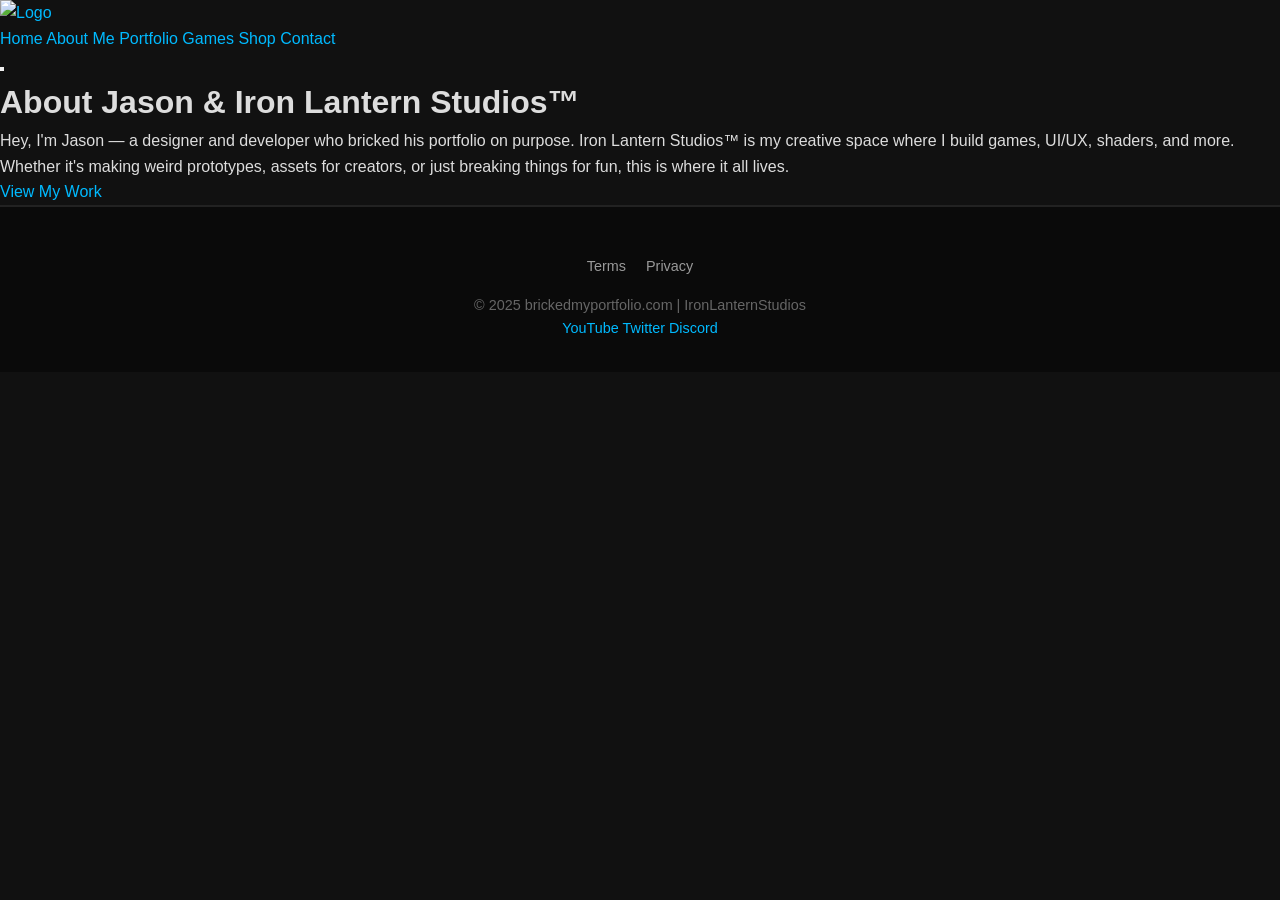
==== commit a798e081: "Update about.html" ====
--- a/about.html
+++ b/about.html
@@ -2,70 +2,62 @@
 <html lang="en">
 <head>
   <meta charset="UTF-8" />
-  <meta name="viewport" content="width=device-width, initial-scale=1.0" />
-  <title>About | brickedmyportfolio.com</title>
+  <meta name="viewport" content="width=device-width, initial-scale=1" />
+  <title>About - brickedmyportfolio.com</title>
   <link rel="stylesheet" href="style.css" />
 </head>
 <body>
+  <!-- Header -->
   <header>
-    <div class="top-bar">
-      <div class="logo">
+    <div class="header-left">
+      <a href="index.html" class="logo-circle" aria-label="Home">
         <img src="media/logo.png" alt="Logo" />
-      </div>
-      <nav class="main-nav">
-        <a href="index.html">Home</a>
-        <a href="about.html" class="active">About</a>
-        <a href="portfolio.html">Portfolio</a>
-        <a href="games.html">Games</a>
-        <a href="shop.html">Shop</a>
-        <a href="contact.html">Contact</a>
-        <a href="privacy.html">Privacy</a>
-        <a href="terms.html">Terms</a>
-      </nav>
-      <div class="brick-gag">🧱</div>
+      </a>
     </div>
-    <div class="site-title">
-      <h1>About Jason & Iron Lantern Studios™</h1>
+
+    <nav class="nav-center">
+      <a href="index.html">Home</a>
+      <a href="about.html" class="active">About Me</a>
+      <a href="portfolio.html">Portfolio</a>
+      <a href="games.html">Games</a>
+      <a href="shop.html">Shop</a>
+      <a href="contact.html">Contact</a>
+    </nav>
+
+    <div class="header-right">
+      <button id="brick-icon" aria-label="Break screen"></button>
     </div>
   </header>
 
-  <main>
-    <section class="bio-section">
-      <h2>Who I Am</h2>
-      <p>Hey, I’m Jason. I started Iron Lantern Studios™ to create the kinds of games I always wanted to play—fast-paced, low-spec, innovative, and built with intent.</p>
-      <p>I work solo or with micro teams to build functional prototypes, asset kits, shaders, and eventually publishable titles. Whether it’s UI design or engine scripting, I’m hands-on with every aspect.</p>
-    </section>
+  <!-- About Content -->
+  <main class="about-content">
+    <h1>About Jason & Iron Lantern Studios™</h1>
+    <p>
+      Hey, I'm Jason — a designer and developer who bricked his portfolio on purpose.  
+      Iron Lantern Studios™ is my creative space where I build games, UI/UX, shaders, and more.
+    </p>
+    <p>
+      Whether it's making weird prototypes, assets for creators, or just breaking things  
+      for fun, this is where it all lives.
+    </p>
 
-    <section class="history-section">
-      <h2>Studio History</h2>
-      <ul>
-        <li><strong>2022:</strong> Founded Iron Lantern Studios™.</li>
-        <li><strong>2023:</strong> Released first asset pack & internal prototype.</li>
-        <li><strong>2024:</strong> Game jam finalist and shader library launch.</li>
-      </ul>
-    </section>
-
-    <section class="philosophy-section">
-      <h2>Dev Philosophy</h2>
-      <p>Design first. Optimize later. Fun is the core feature. I try not to overengineer and always aim to support lower-end hardware while exploring niche mechanics or movement tech.</p>
-      <blockquote>"Bricked? Perfect. Iterate smarter next time."</blockquote>
-    </section>
-
-    <section class="studio-images">
-      <h2>Snapshots</h2>
-      <div class="image-gallery">
-        <img src="media/about1.jpg" alt="Studio Workbench" />
-        <img src="media/about2.jpg" alt="Prototype Demo" />
-        <img src="media/about3.jpg" alt="Dev Setup" />
-      </div>
-    </section>
+    <a href="portfolio.html" class="styled-button">View My Work</a>
   </main>
 
+  <!-- Footer -->
   <footer>
-    <p>&copy; 2025 Jason | Iron Lantern Studios™</p>
-    <div class="socials">
-      <a href="#"><img src="media/youtube-icon.png" alt="YouTube" /></a>
+    <nav class="footer-links">
+      <a href="terms.html">Terms</a>
+      <a href="privacy.html">Privacy</a>
+    </nav>
+    <p class="copyright">© 2025 brickedmyportfolio.com | IronLanternStudios</p>
+    <div class="footer-socials">
+      <a href="#">YouTube</a>
+      <a href="#">Twitter</a>
+      <a href="#">Discord</a>
     </div>
   </footer>
+
+  <script src="main.js"></script>
 </body>
 </html>
--- a/style.css
+++ b/style.css
@@ -1,195 +1,202 @@
-/* Reset and Base Styles */
-*,
-*::before,
-*::after {
+/* style.css */
+
+/* Reset & Basics */
+* {
   margin: 0;
   padding: 0;
   box-sizing: border-box;
 }
 
-html {
-  font-size: 16px;
-  scroll-behavior: smooth;
-}
-
 body {
-  font-family: "Segoe UI", Arial, sans-serif;
+  font-family: 'Segoe UI', sans-serif;
   line-height: 1.6;
-  color: #333;
-  background-color: #fff;
+  background-color: #111;
+  color: #ddd;
+  overflow-x: hidden;
+}
+
+img {
+  max-width: 100%;
+  display: block;
 }
 
 a {
-  color: #007acc;
+  color: #00baff;
   text-decoration: none;
+  transition: 0.3s;
 }
 
 a:hover {
-  text-decoration: underline;
-}
-
-/* Site Header */
-.site-header {
-  background-color: #111;
+  color: #ff0055;
+}
+
+/* Top Navigation */
+.top-bar {
+  display: flex;
+  justify-content: space-between;
+  align-items: center;
+  padding: 1rem 2rem;
+  background-color: #1a1a1a;
+  border-bottom: 2px solid #333;
+}
+
+.logo img {
+  height: 50px;
+}
+
+.main-nav a {
+  margin-left: 1.5rem;
+  font-weight: bold;
+}
+
+.main-nav .active {
+  color: #00ffcc;
+}
+
+/* Hero Section */
+.hero {
+  text-align: center;
+  padding: 5rem 1rem;
+  background: linear-gradient(to bottom, #222, #111);
+}
+
+.hero h1 {
+  font-size: 3rem;
+  margin-bottom: 1rem;
+}
+
+.hero p {
+  font-size: 1.2rem;
+  color: #aaa;
+}
+
+/* Cards */
+.card-grid {
+  display: grid;
+  grid-template-columns: repeat(auto-fit, minmax(300px, 1fr));
+  gap: 2rem;
+  padding: 2rem;
+}
+
+.game-card, .asset-card, .project-card {
+  background-color: #1c1c1c;
+  border-radius: 10px;
+  box-shadow: 0 0 15px rgba(0, 0, 0, 0.5);
+  overflow: hidden;
+  transition: transform 0.3s;
+}
+
+.game-card:hover, .asset-card:hover, .project-card:hover {
+  transform: scale(1.03);
+}
+
+.game-card h3, .asset-card h3, .project-card h3 {
+  padding: 1rem;
   color: #fff;
-  padding: 1rem 2rem;
-}
-
-.header-inner {
-  max-width: 1200px;
-  margin: 0 auto;
-  display: flex;
-  align-items: center;
-  justify-content: space-between;
-}
-
-.logo-link {
-  display: inline-block;
-}
-
-.logo-image {
-  height: 50px;
-  width: auto;
-}
-
-/* Main Navigation */
-.nav-main .nav-list {
-  list-style: none;
-  display: flex;
-  gap: 1.5rem;
-}
-
-.nav-list li a {
-  color: #fff;
-  font-weight: 500;
-  padding: 0.5rem;
-  transition: color 0.3s ease;
-}
-
-.nav-list li a:hover,
-.nav-list li a.active {
-  color: #f90;
-}
-
-/* Brick Icon */
-.brick-icon {
+}
+
+.game-card p, .asset-card p, .project-card p {
+  padding: 0 1rem 1rem;
+  color: #ccc;
+}
+
+.play-btn, .buy-btn {
+  display: block;
+  margin: 1rem auto;
+  padding: 0.75rem 1.5rem;
+  background-color: #00baff;
+  border: none;
+  color: #000;
+  font-weight: bold;
+  border-radius: 5px;
   cursor: pointer;
-  margin-left: 1rem;
-  transition: transform 0.2s ease;
-}
-
-.brick-icon:hover {
-  transform: scale(1.1);
-}
-
-.brick-image {
-  height: 30px;
-  width: auto;
-}
-
-/* Hero Section */
-.page-hero {
-  padding: 4rem 2rem;
+  transition: 0.3s;
+}
+
+.play-btn:hover, .buy-btn:hover {
+  background-color: #ff0055;
+}
+
+/* Footer */
+footer {
+  background-color: #0a0a0a;
+  padding: 2rem;
+  color: #666;
   text-align: center;
-  color: #fff;
-}
-
-.terms-hero {
-  background-color: #222;
-  background-image: url("media/terms-hero.jpg");
-  background-size: cover;
-  background-position: center;
-  background-blend-mode: multiply;
-}
-
-.hero-content {
-  max-width: 800px;
-  margin: 0 auto;
-}
-
-.section-heading {
-  font-size: 2.5rem;
-  margin-bottom: 1rem;
-}
-
-.section-subtitle {
-  font-size: 1.2rem;
-  opacity: 0.85;
-}
-
-/* Main Terms Content */
-.terms-content {
-  max-width: 800px;
-  margin: 2rem auto;
-  padding: 0 1rem;
-}
-
-.terms-section {
-  margin-bottom: 2rem;
-}
-
-.terms-policy p {
-  margin-bottom: 1rem;
-  text-align: justify;
-}
-
-.terms-policy h2 {
-  font-size: 1.5rem;
-  margin: 1.5rem 0 0.75rem;
-}
-
-.terms-policy ul {
-  list-style: disc inside;
-  margin-left: 1rem;
-}
-
-.terms-policy li {
-  margin-bottom: 0.5rem;
-}
-
-/* Site Footer */
-.site-footer {
-  background-color: #111;
-  color: #ccc;
-  padding: 2rem 1rem;
+  font-size: 0.9rem;
+  border-top: 2px solid #222;
 }
 
 .footer-widgets {
   display: flex;
   flex-wrap: wrap;
   justify-content: space-between;
-  max-width: 1200px;
-  margin: 0 auto 1rem;
+  margin-bottom: 1rem;
+}
+
+.about-widget, .footer-links {
+  flex: 1;
+  padding: 1rem;
+  min-width: 200px;
+}
+
+.footer-links a {
+  display: inline-block;
+  margin: 0 0.5rem;
+  color: #999;
+}
+
+.footer-links a:hover {
+  color: #fff;
+}
+
+/* Brick Gag */
+.brick-gag {
+  font-size: 1.5rem;
+  cursor: pointer;
+}
+
+/* Carousel */
+.carousel-container {
+  position: relative;
+  overflow: hidden;
+  padding: 2rem;
+}
+
+.carousel {
+  display: flex;
+  align-items: center;
   gap: 2rem;
 }
 
-.footer-about,
-.footer-legal {
-  flex: 1 1 200px;
-}
-
-.footer-about h3 {
-  font-size: 1.2rem;
-  margin-bottom: 0.5rem;
+.carousel-slides {
+  display: flex;
+  transition: transform 0.5s ease;
+}
+
+.slide {
+  min-width: 300px;
+  background: #1b1b1b;
+  border-radius: 10px;
+  padding: 1rem;
+  box-shadow: 0 0 10px #000;
+  text-align: center;
+}
+
+.carousel-btn {
+  background: none;
+  border: none;
+  font-size: 2rem;
   color: #fff;
-}
-
-.footer-about p,
-.footer-legal p {
-  margin-bottom: 0.5rem;
-  line-height: 1.4;
-}
-
-.footer-link {
-  color: #ccc;
-  transition: color 0.3s ease;
-}
-
-.footer-link:hover {
-  color: #fff;
-}
-
-.footer-copy {
-  text-align: center;
-  font-size: 0.9rem;
-}
+  cursor: pointer;
+}
+
+@media (max-width: 768px) {
+  .main-nav a {
+    margin-left: 0.5rem;
+    font-size: 0.9rem;
+  }
+  .hero h1 {
+    font-size: 2rem;
+  }
+}
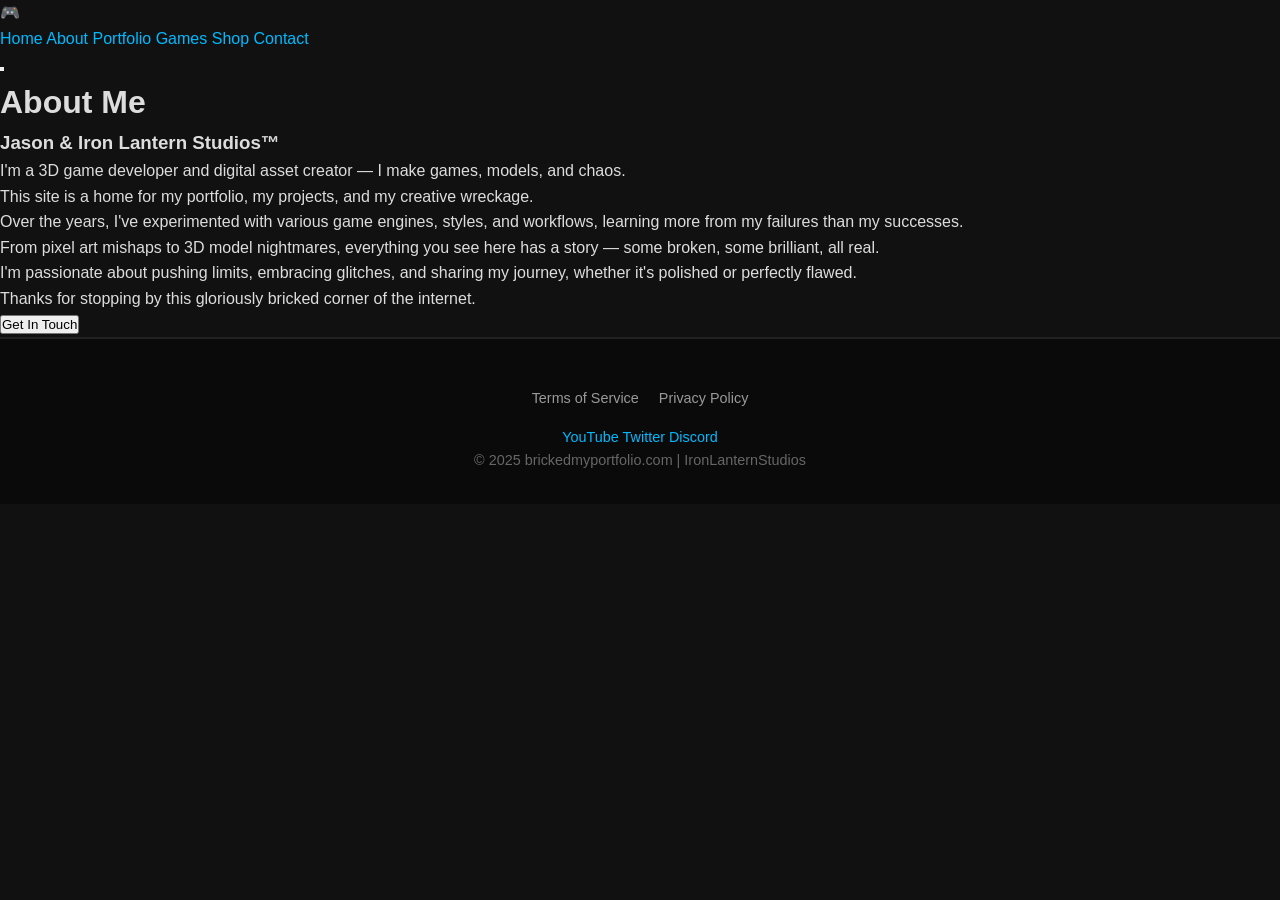
==== commit ee23d717: "Update about.html" ====
--- a/about.html
+++ b/about.html
@@ -1,63 +1,58 @@
 <!DOCTYPE html>
 <html lang="en">
 <head>
-  <meta charset="UTF-8" />
-  <meta name="viewport" content="width=device-width, initial-scale=1" />
-  <title>About - brickedmyportfolio.com</title>
-  <link rel="stylesheet" href="style.css" />
+    <meta charset="UTF-8">
+    <meta name="viewport" content="width=device-width, initial-scale=1.0">
+    <title>About - brickedmyportfolio.com</title>
+    <link rel="stylesheet" href="style.css">
 </head>
 <body>
-  <!-- Header -->
-  <header>
-    <div class="header-left">
-      <a href="index.html" class="logo-circle" aria-label="Home">
-        <img src="media/logo.png" alt="Logo" />
-      </a>
+    <header>
+        <a href="index.html" class="logo-circle">🎮</a>
+        <nav class="nav-center">
+            <a href="index.html">Home</a>
+            <a href="about.html" class="current">About</a>
+            <a href="portfolio.html">Portfolio</a>
+            <a href="games.html">Games</a>
+            <a href="shop.html">Shop</a>
+            <a href="contact.html">Contact</a>
+        </nav>
+        <button id="brick-icon"></button>
+    </header>
+
+    <div class="container">
+        <h1 class="page-title">About Me</h1>
+        <div class="about-content">
+            <h3>Jason & Iron Lantern Studios™</h3>
+            <p>I'm a 3D game developer and digital asset creator — I make games, models, and chaos.</p>
+            
+            <p>This site is a home for my portfolio, my projects, and my creative wreckage.</p>
+            
+            <p>Over the years, I've experimented with various game engines, styles, and workflows, learning more from my failures than my successes.</p>
+            
+            <p>From pixel art mishaps to 3D model nightmares, everything you see here has a story — some broken, some brilliant, all real.</p>
+            
+            <p>I'm passionate about pushing limits, embracing glitches, and sharing my journey, whether it's polished or perfectly flawed.</p>
+            
+            <p>Thanks for stopping by this gloriously bricked corner of the internet.</p>
+            
+            <button class="preview-button" onclick="window.location.href='contact.html'">Get In Touch</button>
+        </div>
     </div>
 
-    <nav class="nav-center">
-      <a href="index.html">Home</a>
-      <a href="about.html" class="active">About Me</a>
-      <a href="portfolio.html">Portfolio</a>
-      <a href="games.html">Games</a>
-      <a href="shop.html">Shop</a>
-      <a href="contact.html">Contact</a>
-    </nav>
+    <footer>
+        <div class="footer-links">
+            <a href="terms.html">Terms of Service</a>
+            <a href="privacy.html">Privacy Policy</a>
+        </div>
+        <div class="footer-social">
+            <a href="https://youtube.com" target="_blank">YouTube</a>
+            <a href="https://twitter.com" target="_blank">Twitter</a>
+            <a href="#" target="_blank">Discord</a>
+        </div>
+        <div class="copyright">© 2025 brickedmyportfolio.com | IronLanternStudios</div>
+    </footer>
 
-    <div class="header-right">
-      <button id="brick-icon" aria-label="Break screen"></button>
-    </div>
-  </header>
-
-  <!-- About Content -->
-  <main class="about-content">
-    <h1>About Jason & Iron Lantern Studios™</h1>
-    <p>
-      Hey, I'm Jason — a designer and developer who bricked his portfolio on purpose.  
-      Iron Lantern Studios™ is my creative space where I build games, UI/UX, shaders, and more.
-    </p>
-    <p>
-      Whether it's making weird prototypes, assets for creators, or just breaking things  
-      for fun, this is where it all lives.
-    </p>
-
-    <a href="portfolio.html" class="styled-button">View My Work</a>
-  </main>
-
-  <!-- Footer -->
-  <footer>
-    <nav class="footer-links">
-      <a href="terms.html">Terms</a>
-      <a href="privacy.html">Privacy</a>
-    </nav>
-    <p class="copyright">© 2025 brickedmyportfolio.com | IronLanternStudios</p>
-    <div class="footer-socials">
-      <a href="#">YouTube</a>
-      <a href="#">Twitter</a>
-      <a href="#">Discord</a>
-    </div>
-  </footer>
-
-  <script src="main.js"></script>
+    <script src="main.js"></script>
 </body>
 </html>
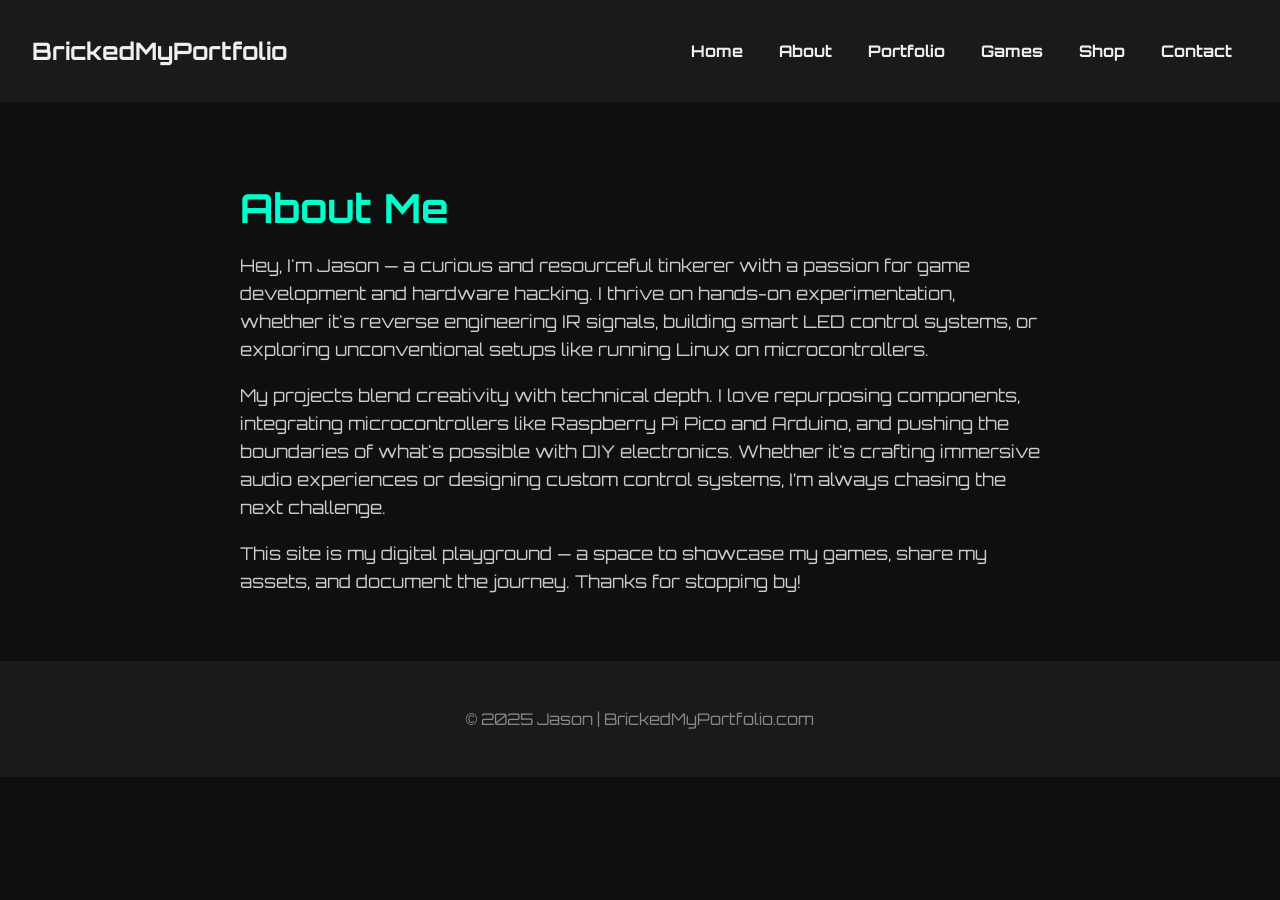
==== commit 5e4e24b9: "commit message" ====
--- a/about.html
+++ b/about.html
@@ -1,58 +1,81 @@
 <!DOCTYPE html>
 <html lang="en">
 <head>
-    <meta charset="UTF-8">
-    <meta name="viewport" content="width=device-width, initial-scale=1.0">
-    <title>About - brickedmyportfolio.com</title>
-    <link rel="stylesheet" href="style.css">
+  <meta charset="UTF-8" />
+  <meta name="viewport" content="width=device-width, initial-scale=1.0" />
+  <title>About | BrickedMyPortfolio</title>
+  <link rel="stylesheet" href="styles.css" />
+  <link href="https://fonts.googleapis.com/css2?family=Orbitron&display=swap" rel="stylesheet">
+  <style>
+    body {
+      margin: 0;
+      font-family: 'Orbitron', sans-serif;
+      background-color: #0f0f0f;
+      color: #f0f0f0;
+    }
+    header {
+      background-color: #1a1a1a;
+      padding: 1rem 2rem;
+      display: flex;
+      justify-content: space-between;
+      align-items: center;
+    }
+    nav a {
+      color: #f0f0f0;
+      text-decoration: none;
+      margin: 0 1rem;
+      font-weight: bold;
+    }
+    nav a:hover {
+      color: #00ffcc;
+    }
+    .about-section {
+      padding: 3rem 2rem;
+      max-width: 800px;
+      margin: auto;
+    }
+    .about-section h1 {
+      font-size: 2.5rem;
+      margin-bottom: 1rem;
+      color: #00ffcc;
+    }
+    .about-section p {
+      font-size: 1.1rem;
+      line-height: 1.6;
+      color: #ccc;
+    }
+    footer {
+      text-align: center;
+      padding: 2rem;
+      background-color: #1a1a1a;
+      color: #888;
+    }
+  </style>
 </head>
 <body>
-    <header>
-        <a href="index.html" class="logo-circle">🎮</a>
-        <nav class="nav-center">
-            <a href="index.html">Home</a>
-            <a href="about.html" class="current">About</a>
-            <a href="portfolio.html">Portfolio</a>
-            <a href="games.html">Games</a>
-            <a href="shop.html">Shop</a>
-            <a href="contact.html">Contact</a>
-        </nav>
-        <button id="brick-icon"></button>
-    </header>
+  <header>
+    <h2>BrickedMyPortfolio</h2>
+    <nav>
+      <a href="index.html">Home</a>
+      <a href="about.html">About</a>
+      <a href="portfolio.html">Portfolio</a>
+      <a href="games.html">Games</a>
+      <a href="shop.html">Shop</a>
+      <a href="contact.html">Contact</a>
+    </nav>
+  </header>
 
-    <div class="container">
-        <h1 class="page-title">About Me</h1>
-        <div class="about-content">
-            <h3>Jason & Iron Lantern Studios™</h3>
-            <p>I'm a 3D game developer and digital asset creator — I make games, models, and chaos.</p>
-            
-            <p>This site is a home for my portfolio, my projects, and my creative wreckage.</p>
-            
-            <p>Over the years, I've experimented with various game engines, styles, and workflows, learning more from my failures than my successes.</p>
-            
-            <p>From pixel art mishaps to 3D model nightmares, everything you see here has a story — some broken, some brilliant, all real.</p>
-            
-            <p>I'm passionate about pushing limits, embracing glitches, and sharing my journey, whether it's polished or perfectly flawed.</p>
-            
-            <p>Thanks for stopping by this gloriously bricked corner of the internet.</p>
-            
-            <button class="preview-button" onclick="window.location.href='contact.html'">Get In Touch</button>
-        </div>
-    </div>
+  <section class="about-section">
+    <h1>About Me</h1>
+    <p>Hey, I'm Jason — a curious and resourceful tinkerer with a passion for game development and hardware hacking. I thrive on hands-on experimentation, whether it's reverse engineering IR signals, building smart LED control systems, or exploring unconventional setups like running Linux on microcontrollers.</p>
 
-    <footer>
-        <div class="footer-links">
-            <a href="terms.html">Terms of Service</a>
-            <a href="privacy.html">Privacy Policy</a>
-        </div>
-        <div class="footer-social">
-            <a href="https://youtube.com" target="_blank">YouTube</a>
-            <a href="https://twitter.com" target="_blank">Twitter</a>
-            <a href="#" target="_blank">Discord</a>
-        </div>
-        <div class="copyright">© 2025 brickedmyportfolio.com | IronLanternStudios</div>
-    </footer>
+    <p>My projects blend creativity with technical depth. I love repurposing components, integrating microcontrollers like Raspberry Pi Pico and Arduino, and pushing the boundaries of what's possible with DIY electronics. Whether it's crafting immersive audio experiences or designing custom control systems, I’m always chasing the next challenge.</p>
 
-    <script src="main.js"></script>
+    <p>This site is my digital playground — a space to showcase my games, share my assets, and document the journey. Thanks for stopping by!</p>
+  </section>
+
+  <footer>
+    <p>&copy; 2025 Jason | BrickedMyPortfolio.com</p>
+  </footer>
 </body>
 </html>
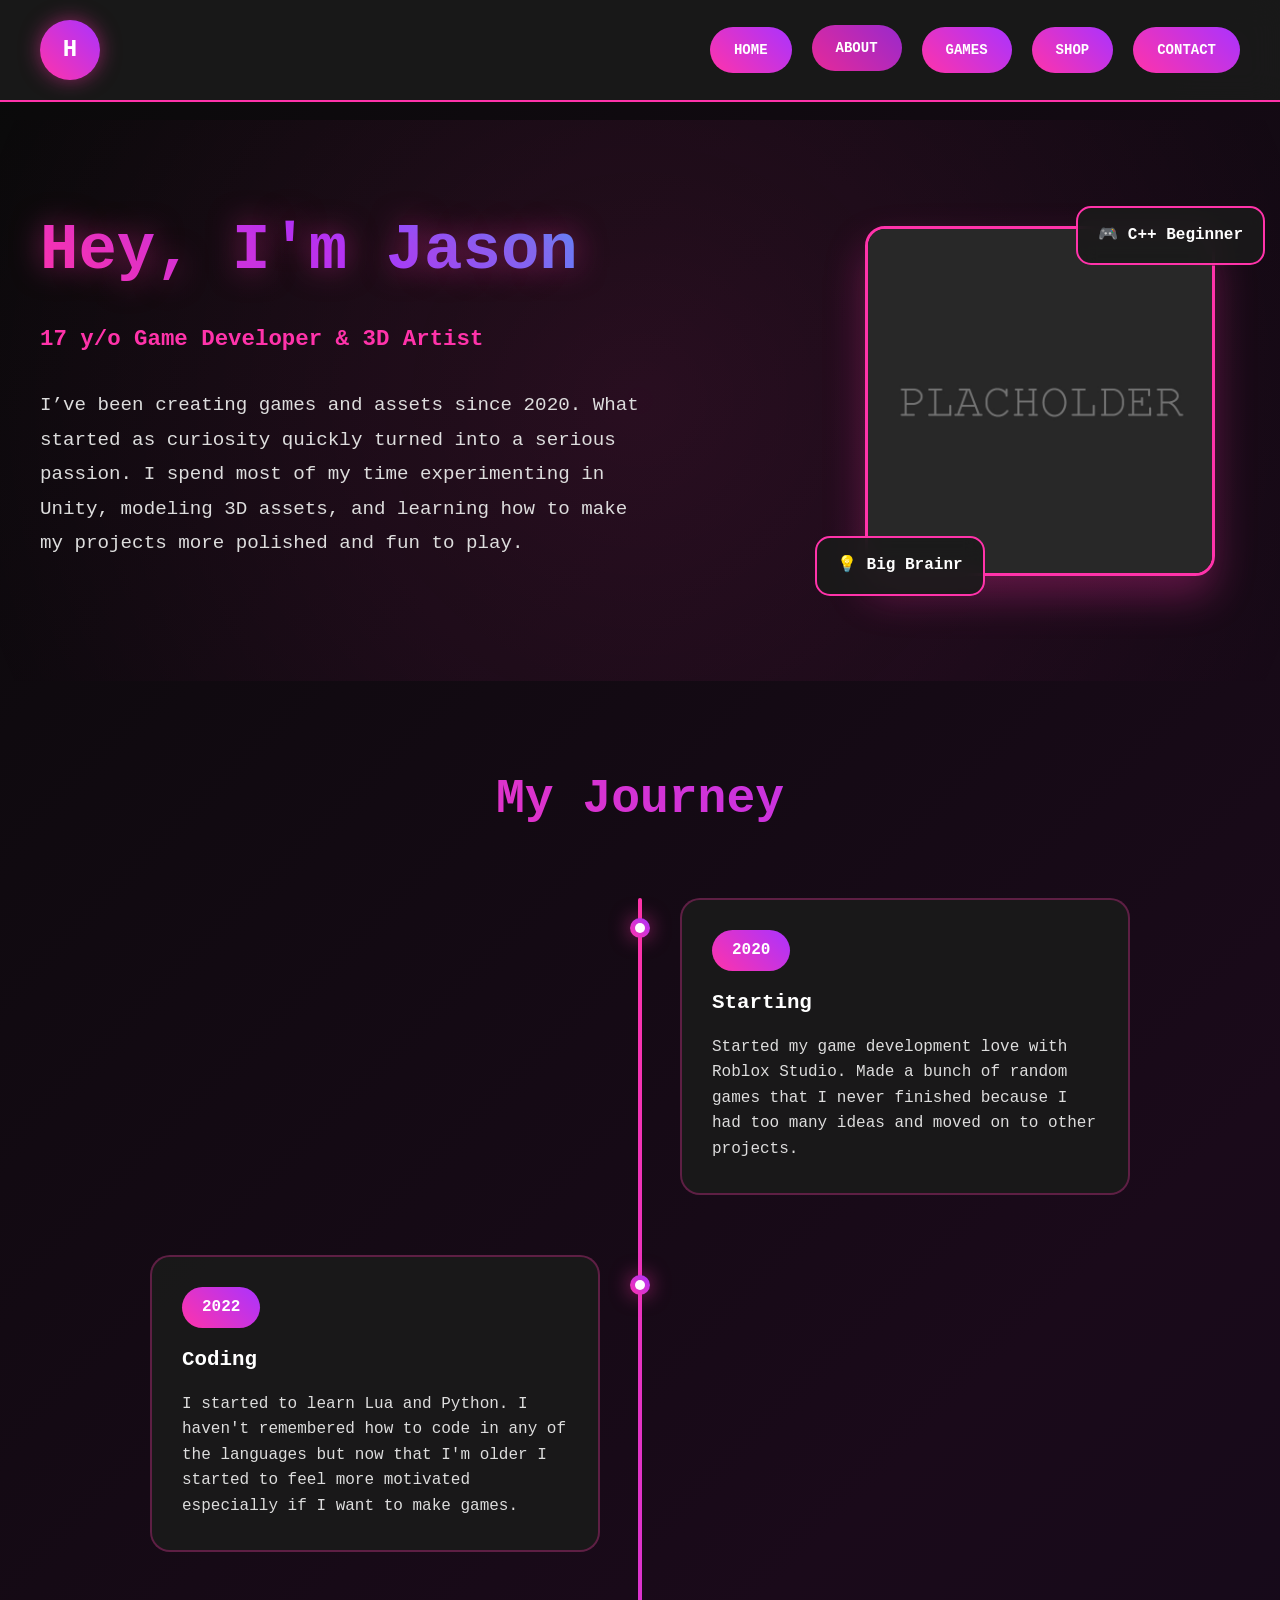
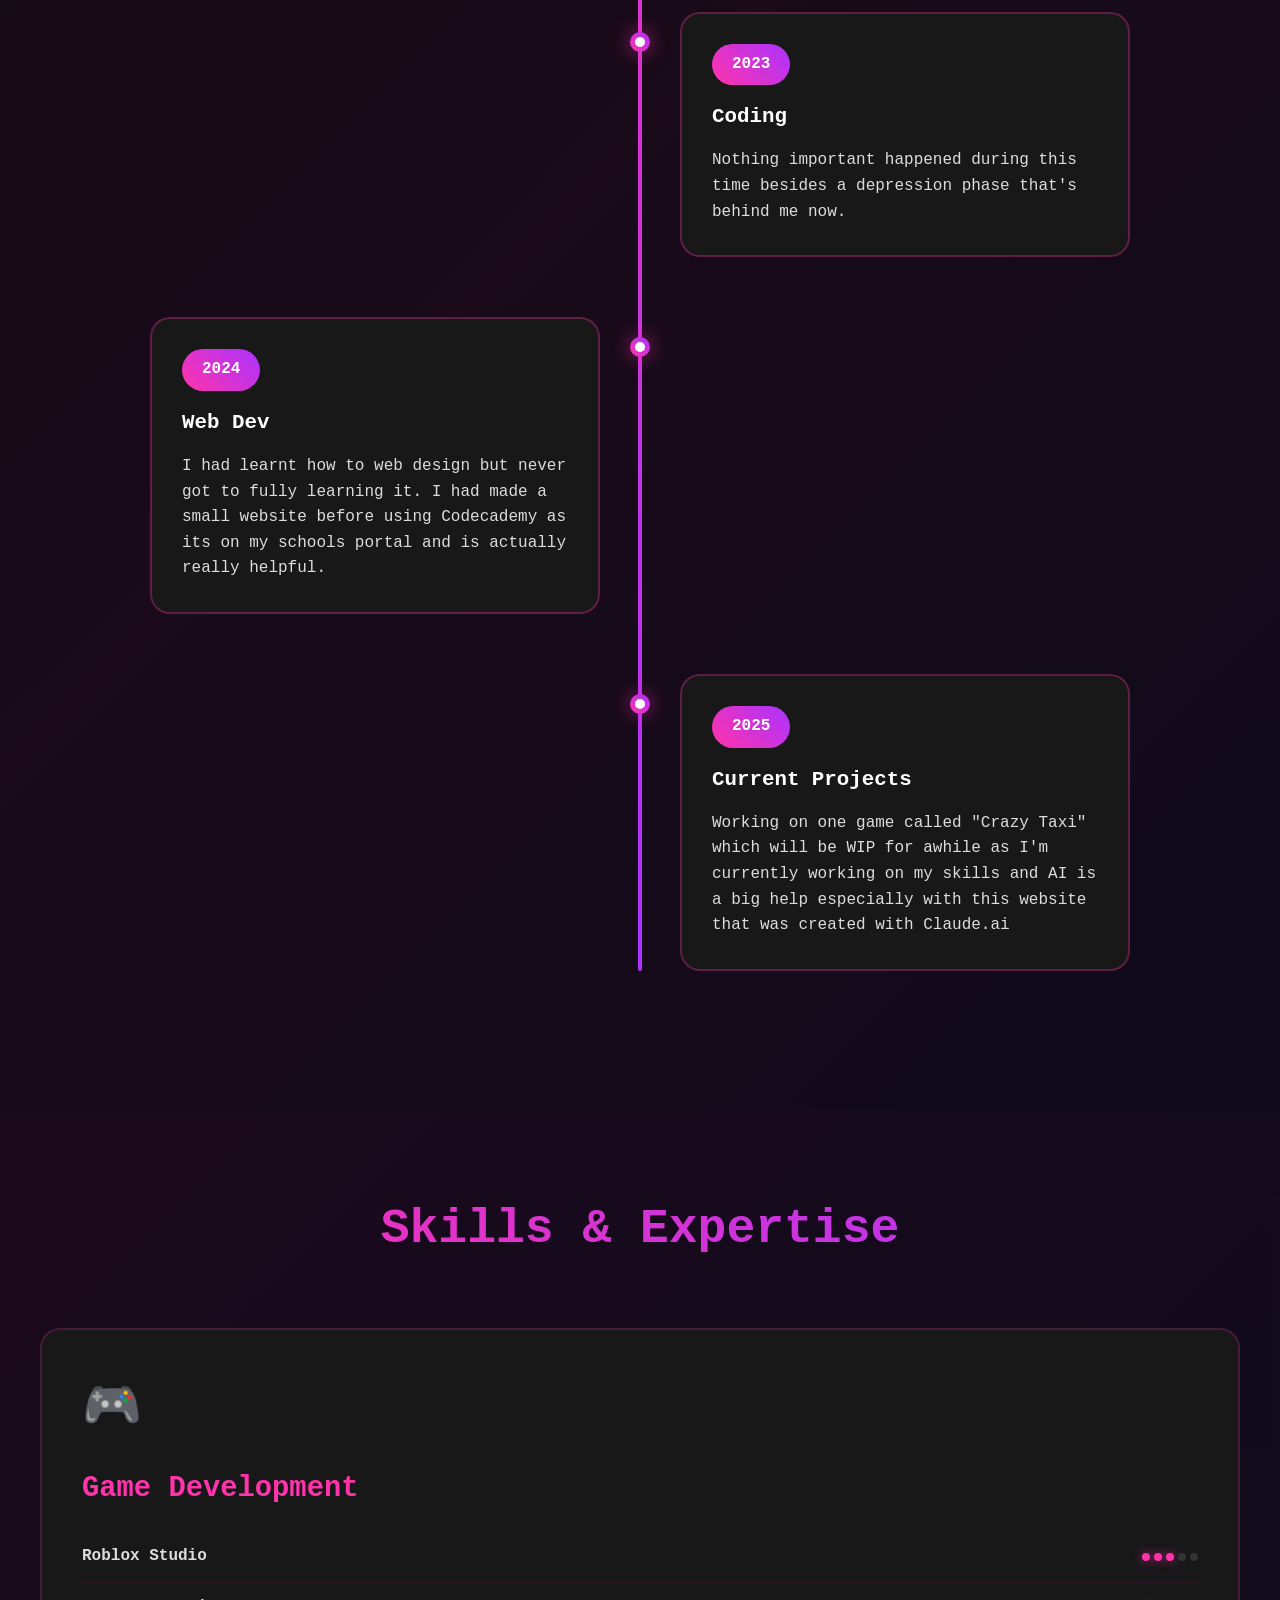
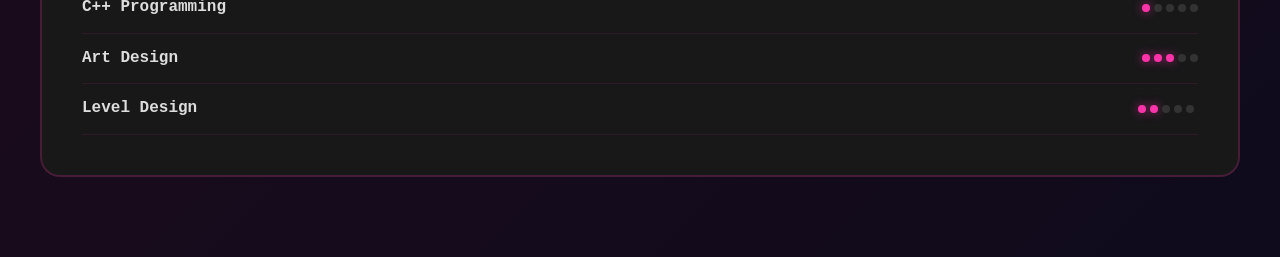
==== commit decadbbe: "Update about.html" ====
--- a/about.html
+++ b/about.html
@@ -1,81 +1,963 @@
 <!DOCTYPE html>
 <html lang="en">
 <head>
-  <meta charset="UTF-8" />
-  <meta name="viewport" content="width=device-width, initial-scale=1.0" />
-  <title>About | BrickedMyPortfolio</title>
-  <link rel="stylesheet" href="styles.css" />
-  <link href="https://fonts.googleapis.com/css2?family=Orbitron&display=swap" rel="stylesheet">
-  <style>
-    body {
-      margin: 0;
-      font-family: 'Orbitron', sans-serif;
-      background-color: #0f0f0f;
-      color: #f0f0f0;
-    }
-    header {
-      background-color: #1a1a1a;
-      padding: 1rem 2rem;
-      display: flex;
-      justify-content: space-between;
-      align-items: center;
-    }
-    nav a {
-      color: #f0f0f0;
-      text-decoration: none;
-      margin: 0 1rem;
-      font-weight: bold;
-    }
-    nav a:hover {
-      color: #00ffcc;
-    }
-    .about-section {
-      padding: 3rem 2rem;
-      max-width: 800px;
-      margin: auto;
-    }
-    .about-section h1 {
-      font-size: 2.5rem;
-      margin-bottom: 1rem;
-      color: #00ffcc;
-    }
-    .about-section p {
-      font-size: 1.1rem;
-      line-height: 1.6;
-      color: #ccc;
-    }
-    footer {
-      text-align: center;
-      padding: 2rem;
-      background-color: #1a1a1a;
-      color: #888;
-    }
-  </style>
+    <meta charset="UTF-8">
+    <meta name="viewport" content="width=device-width, initial-scale=1.0">
+    <title>About - brickedmyportfolio.com</title>
+    <style>
+        /* ===== BASE RESET & TYPOGRAPHY ===== */
+        * {
+            margin: 0;
+            padding: 0;
+            box-sizing: border-box;
+        }
+
+        body {
+            background: linear-gradient(135deg, #0a0a0a 0%, #1a0a1a 50%, #0a0a1a 100%);
+            color: #eee;
+            font-family: "Courier New", monospace;
+            line-height: 1.6;
+            overflow-x: hidden;
+            min-height: 100vh;
+        }
+
+        /* ===== ANIMATED STARFIELD BACKGROUND ===== */
+        .bg-animation {
+            position: fixed;
+            top: 0;
+            left: 0;
+            width: 100%;
+            height: 100%;
+            z-index: -1;
+            pointer-events: none;
+        }
+
+        .floating-star {
+            position: absolute;
+            color: #ffffff;
+            font-size: 12px;
+            opacity: 0.8;
+            animation: float 10s infinite linear;
+            pointer-events: none;
+        }
+
+        .floating-star.large {
+            font-size: 16px;
+            opacity: 1;
+        }
+
+        .floating-star.medium {
+            font-size: 14px;
+            opacity: 0.9;
+        }
+
+        .floating-star.small {
+            font-size: 10px;
+            opacity: 0.6;
+        }
+
+        @keyframes float {
+            0% {
+                transform: translateY(-10px) translateX(0) rotate(0deg);
+                opacity: 0;
+            }
+            10% {
+                opacity: 0.8;
+            }
+            90% {
+                opacity: 0.8;
+            }
+            100% {
+                transform: translateY(100vh) translateX(20px) rotate(360deg);
+                opacity: 0;
+            }
+        }
+
+        /* ===== HEADER & NAVIGATION ===== */
+        header {
+            display: flex;
+            align-items: center;
+            justify-content: space-between;
+            padding: 20px 40px;
+            background: rgba(26, 26, 26, 0.95);
+            backdrop-filter: blur(15px);
+            border-bottom: 2px solid #ff33aa;
+            position: fixed;
+            top: 0;
+            left: 0;
+            right: 0;
+            z-index: 1000;
+        }
+
+        .logo-circle {
+            width: 60px;
+            height: 60px;
+            border-radius: 50%;
+            background: linear-gradient(45deg, #ff33aa, #aa33ff);
+            display: flex;
+            align-items: center;
+            justify-content: center;
+            text-decoration: none;
+            color: white;
+            font-weight: bold;
+            font-size: 24px;
+            transition: all 0.4s cubic-bezier(0.68, -0.55, 0.265, 1.55);
+            box-shadow: 0 0 20px rgba(255, 51, 170, 0.5);
+        }
+
+        .logo-circle:hover {
+            transform: scale(1.2) rotate(360deg);
+            box-shadow: 0 0 30px rgba(255, 51, 170, 0.8);
+        }
+
+        nav {
+            display: flex;
+            gap: 20px;
+        }
+
+        nav a {
+            background: linear-gradient(45deg, #ff33aa, #aa33ff);
+            color: white;
+            padding: 12px 24px;
+            font-family: "Courier New", monospace;
+            font-weight: bold;
+            font-size: 14px;
+            text-transform: uppercase;
+            text-decoration: none;
+            border-radius: 25px;
+            transition: all 0.3s ease;
+            position: relative;
+            overflow: hidden;
+        }
+
+        nav a::before {
+            content: '';
+            position: absolute;
+            top: 0;
+            left: -100%;
+            width: 100%;
+            height: 100%;
+            background: linear-gradient(90deg, transparent, rgba(255, 255, 255, 0.2), transparent);
+            transition: left 0.5s;
+        }
+
+        nav a:hover::before {
+            left: 100%;
+        }
+
+        nav a:hover {
+            transform: translateY(-3px);
+            box-shadow: 0 10px 20px rgba(255, 51, 170, 0.4);
+        }
+
+        nav a.current {
+            background: linear-gradient(45deg, #e62999, #9929cc);
+            transform: translateY(-2px);
+        }
+
+        /* ===== MAIN CONTENT WRAPPER ===== */
+        .main-content {
+            padding-top: 120px;
+        }
+
+        /* ===== HERO SECTION ===== */
+        .about-hero {
+            display: flex;
+            align-items: center;
+            justify-content: space-between;
+            padding: 80px 40px;
+            max-width: 1400px;
+            margin: 0 auto;
+            gap: 60px;
+            background: radial-gradient(circle at center, rgba(255, 51, 170, 0.1), transparent);
+        }
+
+        .hero-text {
+            flex: 1;
+            max-width: 600px;
+        }
+
+        .hero-title {
+            font-size: 4rem;
+            font-weight: bold;
+            margin-bottom: 20px;
+            background: linear-gradient(45deg, #ff33aa, #aa33ff, #33aaff);
+            -webkit-background-clip: text;
+            -webkit-text-fill-color: transparent;
+            background-clip: text;
+            animation: glow 3s ease-in-out infinite alternate;
+            text-shadow: 0 0 30px rgba(255, 51, 170, 0.5);
+        }
+
+        @keyframes glow {
+            from { filter: brightness(1) hue-rotate(0deg); }
+            to { filter: brightness(1.2) hue-rotate(10deg); }
+        }
+
+        .hero-subtitle {
+            font-size: 1.4rem;
+            color: #ff33aa;
+            margin-bottom: 30px;
+            font-weight: bold;
+        }
+
+        .hero-description {
+            font-size: 1.2rem;
+            color: #ddd;
+            line-height: 1.8;
+            margin-bottom: 40px;
+        }
+
+        .hero-image {
+            flex: 0 0 400px;
+            position: relative;
+        }
+
+        .profile-container {
+            position: relative;
+            width: 350px;
+            height: 350px;
+            margin: 0 auto;
+        }
+
+        .profile-image {
+            width: 100%;
+            height: 100%;
+            border-radius: 20px;
+            object-fit: cover;
+            background: linear-gradient(45deg, #333, #555);
+            border: 3px solid #ff33aa;
+            transition: all 0.4s ease;
+            box-shadow: 0 20px 40px rgba(255, 51, 170, 0.3);
+        }
+
+        .profile-image:hover {
+            transform: scale(1.05) rotate(2deg);
+            box-shadow: 0 25px 50px rgba(255, 51, 170, 0.5);
+        }
+
+        .floating-info {
+            position: absolute;
+            background: rgba(26, 26, 26, 0.9);
+            backdrop-filter: blur(10px);
+            border: 2px solid #ff33aa;
+            border-radius: 15px;
+            padding: 15px 20px;
+            color: #fff;
+            font-weight: bold;
+            animation: floatInfo 4s ease-in-out infinite;
+        }
+
+        .floating-info.info1 {
+            top: -20px;
+            right: -50px;
+            animation-delay: 0s;
+        }
+
+        .floating-info.info2 {
+            bottom: -20px;
+            left: -50px;
+            animation-delay: 2s;
+        }
+
+        @keyframes floatInfo {
+            0%, 100% { transform: translateY(0px) rotate(0deg); }
+            50% { transform: translateY(-10px) rotate(1deg); }
+        }
+
+        /* ===== STORY SECTION ===== */
+        .story-section {
+            padding: 80px 40px;
+            max-width: 1200px;
+            margin: 0 auto;
+        }
+
+        .section-title {
+            font-size: 3rem;
+            text-align: center;
+            margin-bottom: 60px;
+            background: linear-gradient(45deg, #ff33aa, #aa33ff);
+            -webkit-background-clip: text;
+            -webkit-text-fill-color: transparent;
+            background-clip: text;
+        }
+
+        .story-timeline {
+            position: relative;
+            margin: 60px 0;
+        }
+
+        .timeline-line {
+            position: absolute;
+            left: 50%;
+            top: 0;
+            bottom: 0;
+            width: 4px;
+            background: linear-gradient(to bottom, #ff33aa, #aa33ff);
+            transform: translateX(-50%);
+            border-radius: 2px;
+        }
+
+        .timeline-item {
+            display: flex;
+            justify-content: flex-end;
+            padding-right: calc(50% + 40px);
+            position: relative;
+            margin-bottom: 60px;
+            opacity: 0;
+            animation: slideInLeft 0.8s ease-out forwards;
+        }
+
+        .timeline-item:nth-child(even) {
+            justify-content: flex-start;
+            padding-right: 0;
+            padding-left: calc(50% + 40px);
+        }
+
+        .timeline-item:nth-child(1) { animation-delay: 0.2s; }
+        .timeline-item:nth-child(2) { animation-delay: 0.4s; }
+        .timeline-item:nth-child(3) { animation-delay: 0.6s; }
+        .timeline-item:nth-child(4) { animation-delay: 0.8s; }
+        .timeline-item:nth-child(5) { animation-delay: 1.0s; }
+
+        @keyframes slideInLeft {
+            from { opacity: 0; transform: translateX(-50px); }
+            to { opacity: 1; transform: translateX(0); }
+        }
+
+        .timeline-content {
+            background: rgba(26, 26, 26, 0.9);
+            border: 2px solid rgba(255, 51, 170, 0.3);
+            border-radius: 20px;
+            padding: 30px;
+            max-width: 450px;
+            backdrop-filter: blur(10px);
+            position: relative;
+            transition: all 0.3s ease;
+        }
+
+        .timeline-content:hover {
+            border-color: #ff33aa;
+            transform: translateY(-5px);
+            box-shadow: 0 20px 40px rgba(255, 51, 170, 0.3);
+        }
+
+        .timeline-year {
+            background: linear-gradient(45deg, #ff33aa, #aa33ff);
+            color: white;
+            padding: 8px 20px;
+            border-radius: 25px;
+            font-weight: bold;
+            display: inline-block;
+            margin-bottom: 15px;
+        }
+
+        .timeline-title {
+            color: #fff;
+            font-size: 1.3rem;
+            margin-bottom: 15px;
+            font-weight: bold;
+        }
+
+        .timeline-description {
+            color: #ddd;
+            line-height: 1.6;
+        }
+
+        .timeline-dot {
+            position: absolute;
+            left: 50%;
+            top: 20px;
+            width: 20px;
+            height: 20px;
+            background: linear-gradient(45deg, #ff33aa, #aa33ff);
+            border-radius: 50%;
+            transform: translateX(-50%);
+            box-shadow: 0 0 20px rgba(255, 51, 170, 0.6);
+            z-index: 2;
+        }
+
+        .timeline-dot::after {
+            content: '';
+            position: absolute;
+            top: 50%;
+            left: 50%;
+            width: 10px;
+            height: 10px;
+            background: white;
+            border-radius: 50%;
+            transform: translate(-50%, -50%);
+        }
+
+        /* ===== SKILLS SECTION ===== */
+        .skills-section {
+            padding: 80px 40px;
+            background: rgba(255, 51, 170, 0.02);
+        }
+
+        .skills-container {
+            max-width: 1200px;
+            margin: 0 auto;
+        }
+
+        .skills-grid {
+            display: grid;
+            grid-template-columns: repeat(auto-fit, minmax(300px, 1fr));
+            gap: 40px;
+            margin-top: 60px;
+        }
+
+        .skill-category {
+            background: rgba(26, 26, 26, 0.9);
+            border-radius: 20px;
+            padding: 40px;
+            border: 2px solid rgba(255, 51, 170, 0.2);
+            backdrop-filter: blur(10px);
+            transition: all 0.4s ease;
+            position: relative;
+            overflow: hidden;
+        }
+
+        .skill-category:hover {
+            border-color: #ff33aa;
+            transform: translateY(-10px);
+            box-shadow: 0 30px 60px rgba(255, 51, 170, 0.2);
+        }
+
+        .skill-category::before {
+            content: '';
+            position: absolute;
+            top: 0;
+            left: -100%;
+            width: 100%;
+            height: 100%;
+            background: linear-gradient(90deg, transparent, rgba(255, 51, 170, 0.05), transparent);
+            transition: left 0.6s;
+        }
+
+        .skill-category:hover::before {
+            left: 100%;
+        }
+
+        .skill-icon {
+            font-size: 3rem;
+            margin-bottom: 20px;
+            display: block;
+        }
+
+        .skill-title {
+            font-size: 1.8rem;
+            color: #ff33aa;
+            margin-bottom: 20px;
+            font-weight: bold;
+        }
+
+        .skill-list {
+            list-style: none;
+        }
+
+        .skill-item {
+            display: flex;
+            justify-content: space-between;
+            align-items: center;
+            padding: 12px 0;
+            border-bottom: 1px solid rgba(255, 51, 170, 0.1);
+        }
+
+        .skill-name {
+            color: #ddd;
+            font-weight: bold;
+        }
+
+        .skill-level {
+            display: flex;
+            gap: 4px;
+        }
+
+        .skill-dot {
+            width: 8px;
+            height: 8px;
+            border-radius: 50%;
+            background: #333;
+            transition: all 0.3s ease;
+        }
+
+        .skill-dot.active {
+            background: #ff33aa;
+            box-shadow: 0 0 10px rgba(255, 51, 170, 0.6);
+        }
+
+        /* ===== STATS SECTION ===== */
+        .stats-section {
+            padding: 80px 40px;
+            max-width: 1200px;
+            margin: 0 auto;
+        }
+
+        .stats-grid {
+            display: grid;
+            grid-template-columns: repeat(auto-fit, minmax(250px, 1fr));
+            gap: 40px;
+            margin-top: 60px;
+        }
+
+        .stat-card {
+            text-align: center;
+            background: rgba(26, 26, 26, 0.9);
+            border-radius: 20px;
+            padding: 40px 30px;
+            border: 2px solid rgba(255, 51, 170, 0.2);
+            backdrop-filter: blur(10px);
+            transition: all 0.3s ease;
+            position: relative;
+            overflow: hidden;
+        }
+
+        .stat-card:hover {
+            border-color: #ff33aa;
+            transform: translateY(-10px);
+            box-shadow: 0 20px 40px rgba(255, 51, 170, 0.3);
+        }
+
+        .stat-number {
+            font-size: 3.5rem;
+            font-weight: bold;
+            background: linear-gradient(45deg, #ff33aa, #aa33ff);
+            -webkit-background-clip: text;
+            -webkit-text-fill-color: transparent;
+            background-clip: text;
+            margin-bottom: 10px;
+            display: block;
+        }
+
+        .stat-label {
+            color: #ddd;
+            font-size: 1.2rem;
+            font-weight: bold;
+        }
+
+        /* ===== CONTACT CTA SECTION ===== */
+        .contact-cta {
+            padding: 80px 40px;
+            text-align: center;
+            background: radial-gradient(circle at center, rgba(255, 51, 170, 0.1), transparent);
+        }
+
+        .cta-content {
+            max-width: 800px;
+            margin: 0 auto;
+        }
+
+        .cta-title {
+            font-size: 2.5rem;
+            color: #fff;
+            margin-bottom: 20px;
+            background: linear-gradient(45deg, #ff33aa, #aa33ff);
+            -webkit-background-clip: text;
+            -webkit-text-fill-color: transparent;
+            background-clip: text;
+        }
+
+        .cta-description {
+            font-size: 1.2rem;
+            color: #ddd;
+            margin-bottom: 40px;
+            line-height: 1.6;
+        }
+
+        .cta-buttons {
+            display: flex;
+            gap: 20px;
+            justify-content: center;
+            flex-wrap: wrap;
+        }
+
+        .cta-button {
+            padding: 15px 40px;
+            font-size: 1.1rem;
+            font-weight: bold;
+            text-transform: uppercase;
+            text-decoration: none;
+            border-radius: 30px;
+            transition: all 0.4s ease;
+            position: relative;
+            overflow: hidden;
+        }
+
+        .cta-primary {
+            background: linear-gradient(45deg, #ff33aa, #aa33ff);
+            color: white;
+            box-shadow: 0 8px 25px rgba(255, 51, 170, 0.4);
+        }
+
+        .cta-secondary {
+            background: transparent;
+            color: #ff33aa;
+            border: 2px solid #ff33aa;
+        }
+
+        .cta-button:hover {
+            transform: translateY(-5px) scale(1.05);
+        }
+
+        .cta-primary:hover {
+            box-shadow: 0 15px 35px rgba(255, 51, 170, 0.6);
+        }
+
+        .cta-secondary:hover {
+            background: rgba(255, 51, 170, 0.1);
+        }
+
+        /* ===== FOOTER ===== */
+        footer {
+            background: rgba(10, 10, 10, 0.9);
+            padding: 50px 20px 30px;
+            text-align: center;
+            border-top: 2px solid #ff33aa;
+            backdrop-filter: blur(10px);
+        }
+
+        .footer-content {
+            max-width: 800px;
+            margin: 0 auto;
+        }
+
+        .footer-links {
+            margin-bottom: 30px;
+        }
+
+        .footer-links a {
+            color: #888;
+            text-decoration: none;
+            margin: 0 20px;
+            font-size: 1rem;
+            transition: all 0.3s ease;
+        }
+
+        .footer-links a:hover {
+            color: #ff33aa;
+            transform: translateY(-2px);
+        }
+
+        .footer-social {
+            margin-bottom: 30px;
+        }
+
+        .footer-social a {
+            color: #ff33aa;
+            text-decoration: none;
+            margin: 0 25px;
+            font-weight: bold;
+            font-size: 1.1rem;
+            transition: all 0.3s ease;
+        }
+
+        .footer-social a:hover {
+            color: #aa33ff;
+            transform: scale(1.1);
+        }
+
+        .copyright {
+            color: #ccc;
+            font-size: 1rem;
+        }
+
+        /* ===== RESPONSIVE DESIGN ===== */
+        @media (max-width: 1024px) {
+            .about-hero {
+                flex-direction: column;
+                text-align: center;
+                gap: 40px;
+            }
+
+            .hero-image {
+                flex: none;
+            }
+
+            .profile-container {
+                width: 300px;
+                height: 300px;
+            }
+
+            .floating-info {
+                position: static;
+                display: inline-block;
+                margin: 10px;
+            }
+        }
+
+        @media (max-width: 768px) {
+            header {
+                flex-direction: column;
+                gap: 20px;
+                padding: 20px;
+            }
+
+            .main-content {
+                padding-top: 160px;
+            }
+
+            nav {
+                flex-wrap: wrap;
+                justify-content: center;
+            }
+
+            nav a {
+                font-size: 12px;
+                padding: 10px 16px;
+            }
+
+            .hero-title {
+                font-size: 2.5rem;
+            }
+
+            .section-title {
+                font-size: 2.2rem;
+            }
+
+            .about-hero {
+                padding: 60px 20px;
+            }
+
+            .story-section,
+            .skills-section,
+            .stats-section,
+            .contact-cta {
+                padding: 60px 20px;
+            }
+
+            .timeline-line {
+                left: 30px;
+            }
+
+            .timeline-item {
+                padding-left: 80px;
+                padding-right: 0;
+                justify-content: flex-start;
+            }
+
+            .timeline-item:nth-child(even) {
+                padding-left: 80px;
+                padding-right: 0;
+            }
+
+            .timeline-dot {
+                left: 30px;
+            }
+
+            .skills-grid {
+                grid-template-columns: 1fr;
+                gap: 30px;
+            }
+
+            .stats-grid {
+                grid-template-columns: repeat(2, 1fr);
+                gap: 30px;
+            }
+
+            .cta-buttons {
+                flex-direction: column;
+                align-items: center;
+            }
+        }
+
+        @media (max-width: 480px) {
+            .hero-title {
+                font-size: 2rem;
+            }
+
+            .section-title {
+                font-size: 1.8rem;
+            }
+
+            .about-hero {
+                padding: 40px 15px;
+            }
+
+            .story-section,
+            .skills-section,
+            .stats-section,
+            .contact-cta {
+                padding: 50px 15px;
+            }
+
+            .profile-container {
+                width: 250px;
+                height: 250px;
+            }
+
+            .timeline-content {
+                padding: 20px;
+            }
+
+            .skill-category {
+                padding: 30px 20px;
+            }
+
+            .stats-grid {
+                grid-template-columns: 1fr;
+            }
+
+            .stat-number {
+                font-size: 2.5rem;
+            }
+        }
+    </style>
 </head>
 <body>
-  <header>
-    <h2>BrickedMyPortfolio</h2>
-    <nav>
-      <a href="index.html">Home</a>
-      <a href="about.html">About</a>
-      <a href="portfolio.html">Portfolio</a>
-      <a href="games.html">Games</a>
-      <a href="shop.html">Shop</a>
-      <a href="contact.html">Contact</a>
-    </nav>
-  </header>
-
-  <section class="about-section">
-    <h1>About Me</h1>
-    <p>Hey, I'm Jason — a curious and resourceful tinkerer with a passion for game development and hardware hacking. I thrive on hands-on experimentation, whether it's reverse engineering IR signals, building smart LED control systems, or exploring unconventional setups like running Linux on microcontrollers.</p>
-
-    <p>My projects blend creativity with technical depth. I love repurposing components, integrating microcontrollers like Raspberry Pi Pico and Arduino, and pushing the boundaries of what's possible with DIY electronics. Whether it's crafting immersive audio experiences or designing custom control systems, I’m always chasing the next challenge.</p>
-
-    <p>This site is my digital playground — a space to showcase my games, share my assets, and document the journey. Thanks for stopping by!</p>
-  </section>
-
-  <footer>
-    <p>&copy; 2025 Jason | BrickedMyPortfolio.com</p>
-  </footer>
-</body>
-</html>
+    <!-- Animated Starfield Background -->
+    <div class="bg-animation" id="bg-animation"></div>
+
+    <!-- Header -->
+    <header>
+        <a href="index.html" class="logo-circle">
+            H
+        </a>
+        <nav>
+            <a href="index.html">Home</a>
+            <a href="about.html" class="current">About</a>
+            <a href="games.html">Games</a>
+            <a href="shop.html">Shop</a>
+            <a href="contact.html">Contact</a>
+        </nav>
+    </header>
+
+    <!-- Main Content Wrapper -->
+    <div class="main-content">
+        <!-- Hero Section -->
+        <section class="about-hero">
+            <div class="hero-text">
+                <h1 class="hero-title">Hey, I'm Jason</h1>
+                <p class="hero-subtitle">17 y/o Game Developer & 3D Artist</p>
+                <p class="hero-description">
+                    I’ve been creating games and assets since 2020. What started as curiosity 
+                    quickly turned into a serious passion. I spend most of my time experimenting in Unity, 
+                    modeling 3D assets, and learning how to make my projects more polished and fun to play.
+                </p>
+            </div>
+            <div class="hero-image">
+                <div class="profile-container">
+                    <img src="media/PLACEHOLDER.jpg" alt="Harrison - Game Developer" class="profile-image">
+                    <div class="floating-info info1">🎮 C++ Beginner</div>
+                    <div class="floating-info info2">💡 Big Brainr</div>
+                </div>
+            </div>
+        </section>
+
+        <!-- My Story Timeline -->
+        <section class="story-section">
+            <h2 class="section-title">My Journey</h2>
+            <div class="story-timeline">
+                <div class="timeline-line"></div>
+                
+                <div class="timeline-item">
+                    <div class="timeline-content">
+                        <span class="timeline-year">2020</span>
+                        <h3 class="timeline-title">Starting</h3>
+                        <p class="timeline-description">
+                            Started my game development love with Roblox Studio. 
+                            Made a bunch of random games that I never finished because 
+                            I had too many ideas and moved on to other projects.
+                        </p>
+                    </div>
+                    <div class="timeline-dot"></div>
+                </div>
+
+                <div class="timeline-item">
+                    <div class="timeline-content">
+                        <span class="timeline-year">2022</span>
+                        <h3 class="timeline-title">Coding</h3>
+                        <p class="timeline-description">
+                            I started to learn Lua and Python. I haven't remembered how to code in any of the languages
+                            but now that I'm older I started to feel more motivated especially if I want to make games.
+                        </p>
+                    </div>
+                    <div class="timeline-dot"></div>
+                </div>
+
+                <div class="timeline-item">
+                    <div class="timeline-content">
+                        <span class="timeline-year">2023</span>
+                        <h3 class="timeline-title">Coding</h3>
+                        <p class="timeline-description">
+                            Nothing important happened during this time besides 
+                            a depression phase that's behind me now.
+                        </p>
+                    </div>
+                    <div class="timeline-dot"></div>
+                </div>
+
+                <div class="timeline-item">
+                    <div class="timeline-content">
+                        <span class="timeline-year">2024</span>
+                        <h3 class="timeline-title">Web Dev</h3>
+                        <p class="timeline-description">
+                            I had learnt how to web design but never got to fully learning it. I had made a small
+                            website before using Codecademy as its on my schools portal and is actually really helpful.
+                        </p>
+                    </div>
+                    <div class="timeline-dot"></div>
+                </div>
+
+                <div class="timeline-item">
+                    <div class="timeline-content">
+                        <span class="timeline-year">2025</span>
+                        <h3 class="timeline-title">Current Projects</h3>
+                        <p class="timeline-description">
+                            Working on one game called "Crazy Taxi" which will be WIP for awhile as I'm currently working 
+                            on my skills and AI is a big help especially with this website that was created with Claude.ai
+                        </p>
+                    </div>
+                    <div class="timeline-dot"></div>
+                </div>
+            </div>
+        </section>
+
+        <!-- Skills Section -->
+        <section class="skills-section">
+            <div class="skills-container">
+                <h2 class="section-title">Skills & Expertise</h2>
+                <div class="skills-grid">
+                    <div class="skill-category">
+                        <span class="skill-icon">🎮</span>
+                        <h3 class="skill-title">Game Development</h3>
+                        <ul class="skill-list">
+                            <li class="skill-item">
+                                <span class="skill-name">Roblox Studio</span>
+                                <div class="skill-level">
+                                    <span class="skill-dot active"></span>
+                                    <span class="skill-dot active"></span>
+                                    <span class="skill-dot active"></span>
+                                    <span class="skill-dot"></span>
+                                    <span class="skill-dot"></span>
+                                </div>
+                            </li>
+                            <li class="skill-item">
+                                <span class="skill-name">C++ Programming</span>
+                                <div class="skill-level">
+                                    <span class="skill-dot active"></span>
+                                    <span class="skill-dot"></span>
+                                    <span class="skill-dot"></span>
+                                    <span class="skill-dot"></span>
+                                    <span class="skill-dot"></span>
+                                </div>
+                            </li>
+                            <li class="skill-item">
+                                <span class="skill-name">Art Design</span>
+                                <div class="skill-level">
+                                    <span class="skill-dot active"></span>
+                                    <span class="skill-dot active"></span>
+                                    <span class="skill-dot active"></span>
+                                    <span class="skill-dot"></span>
+                                    <span class="skill-dot"></span>
+                                </div>
+                            </li>
+                            <li class="skill-item">
+                                <span class="skill-name">Level Design</span>
+                                <div class="skill-level">
+                                    <span class="skill-dot active"></span>
+                                    <span class="skill-dot active"></span>
+                                    <span class="skill-dot"></span>
+                                    <span class="skill-dot"></span>
+                                    <span class="skill-dot"></span>
+                                <div>
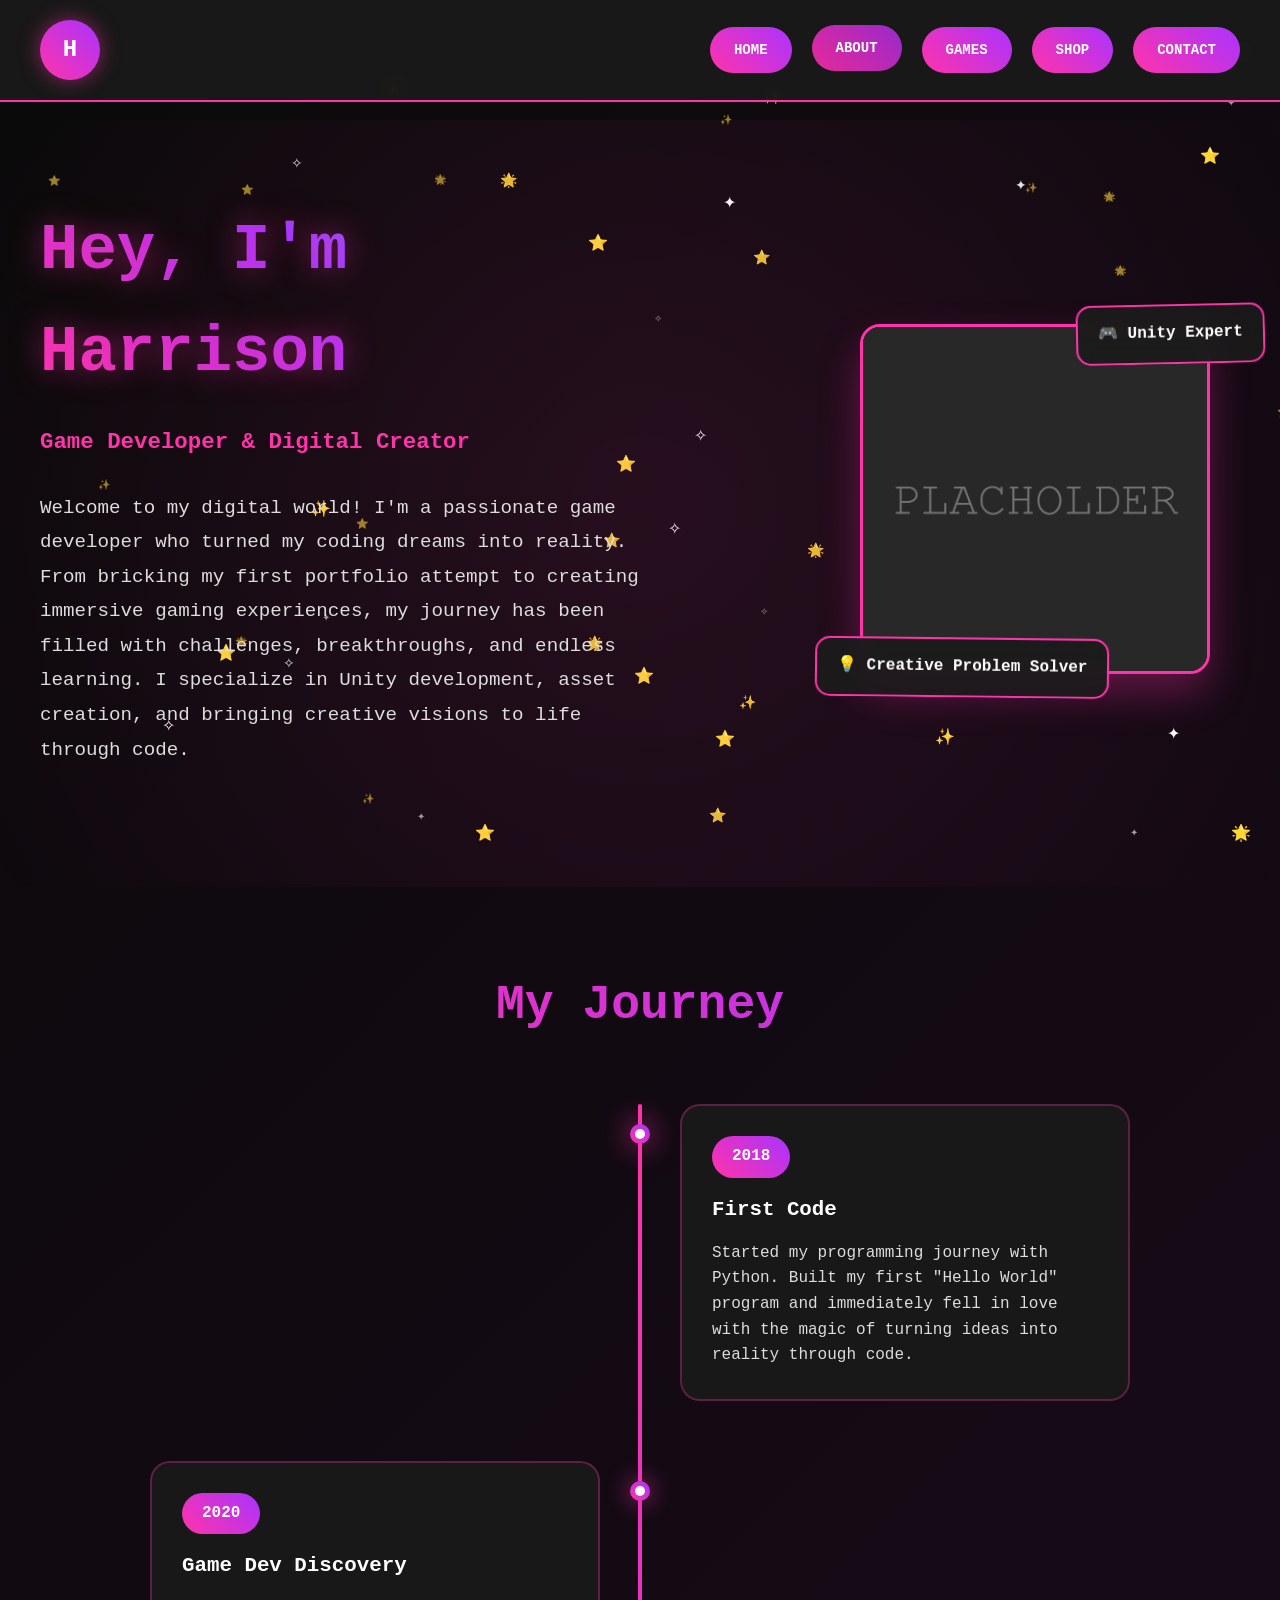
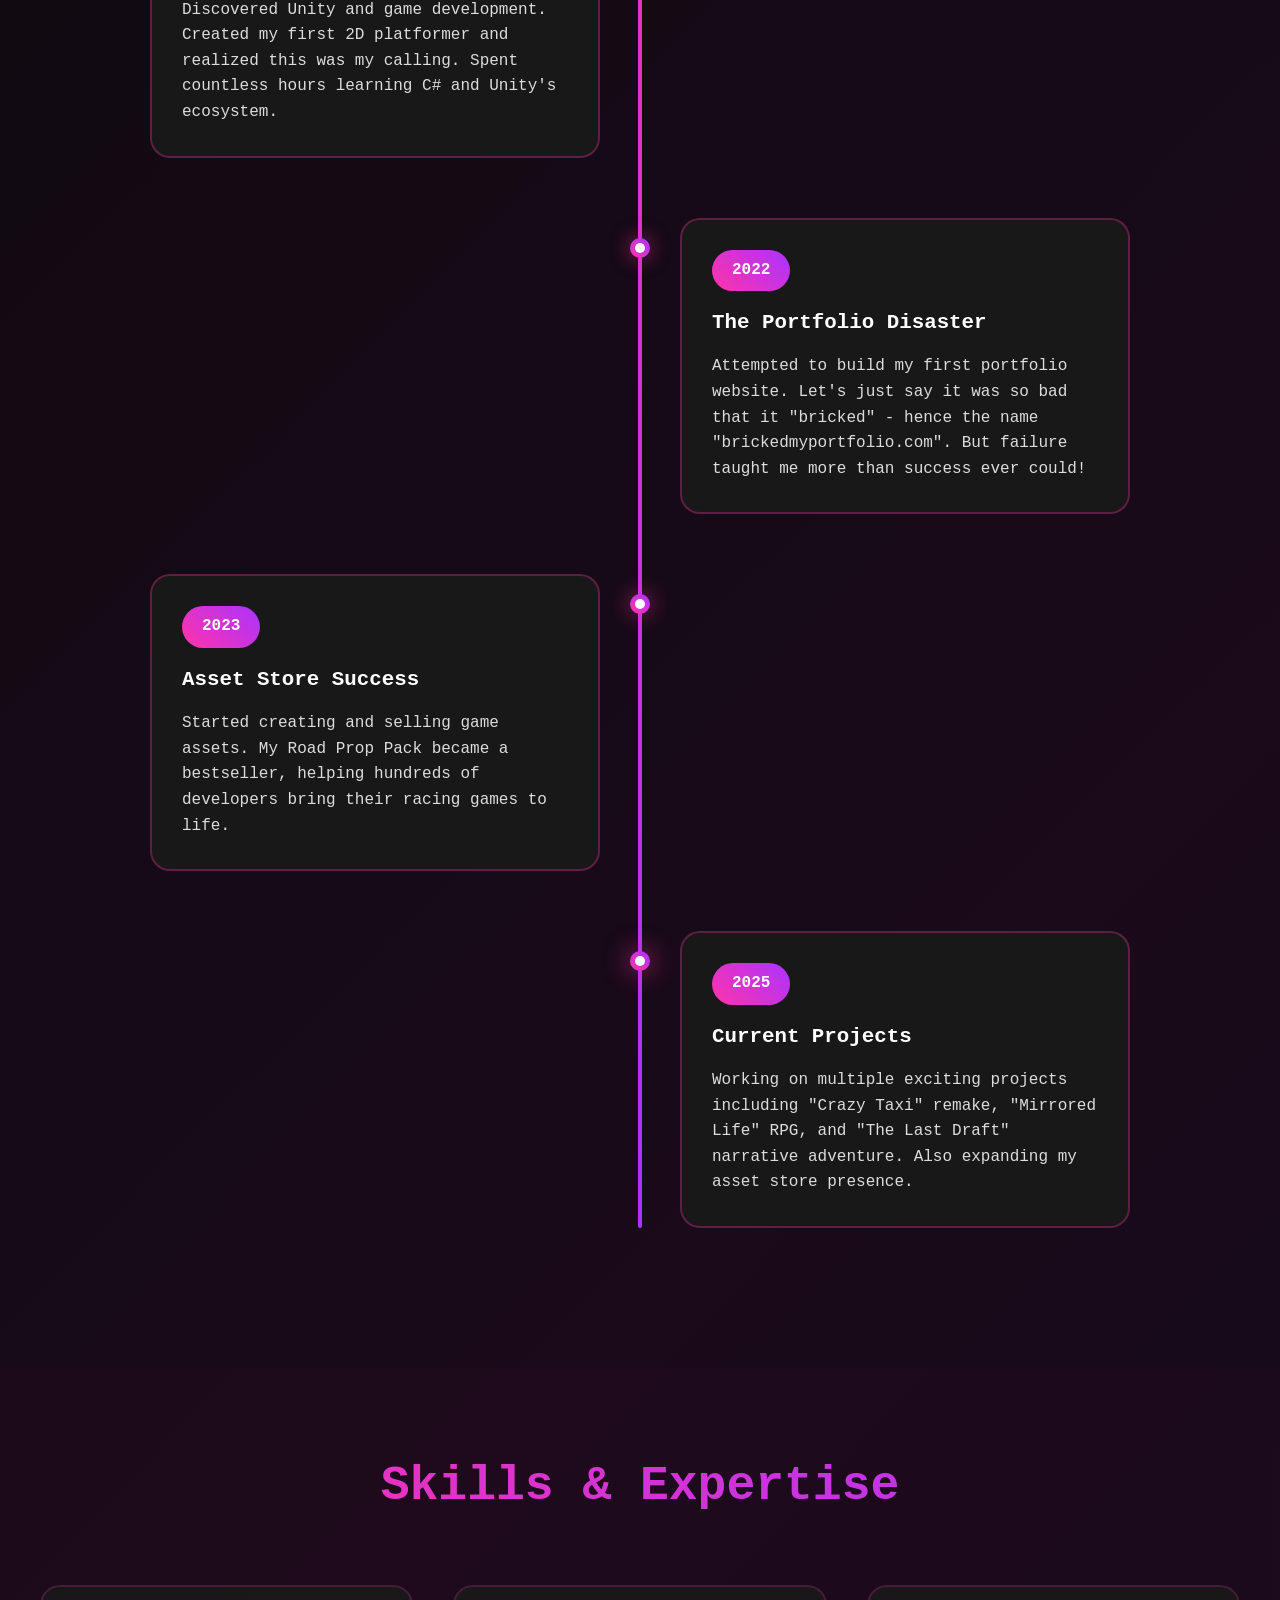
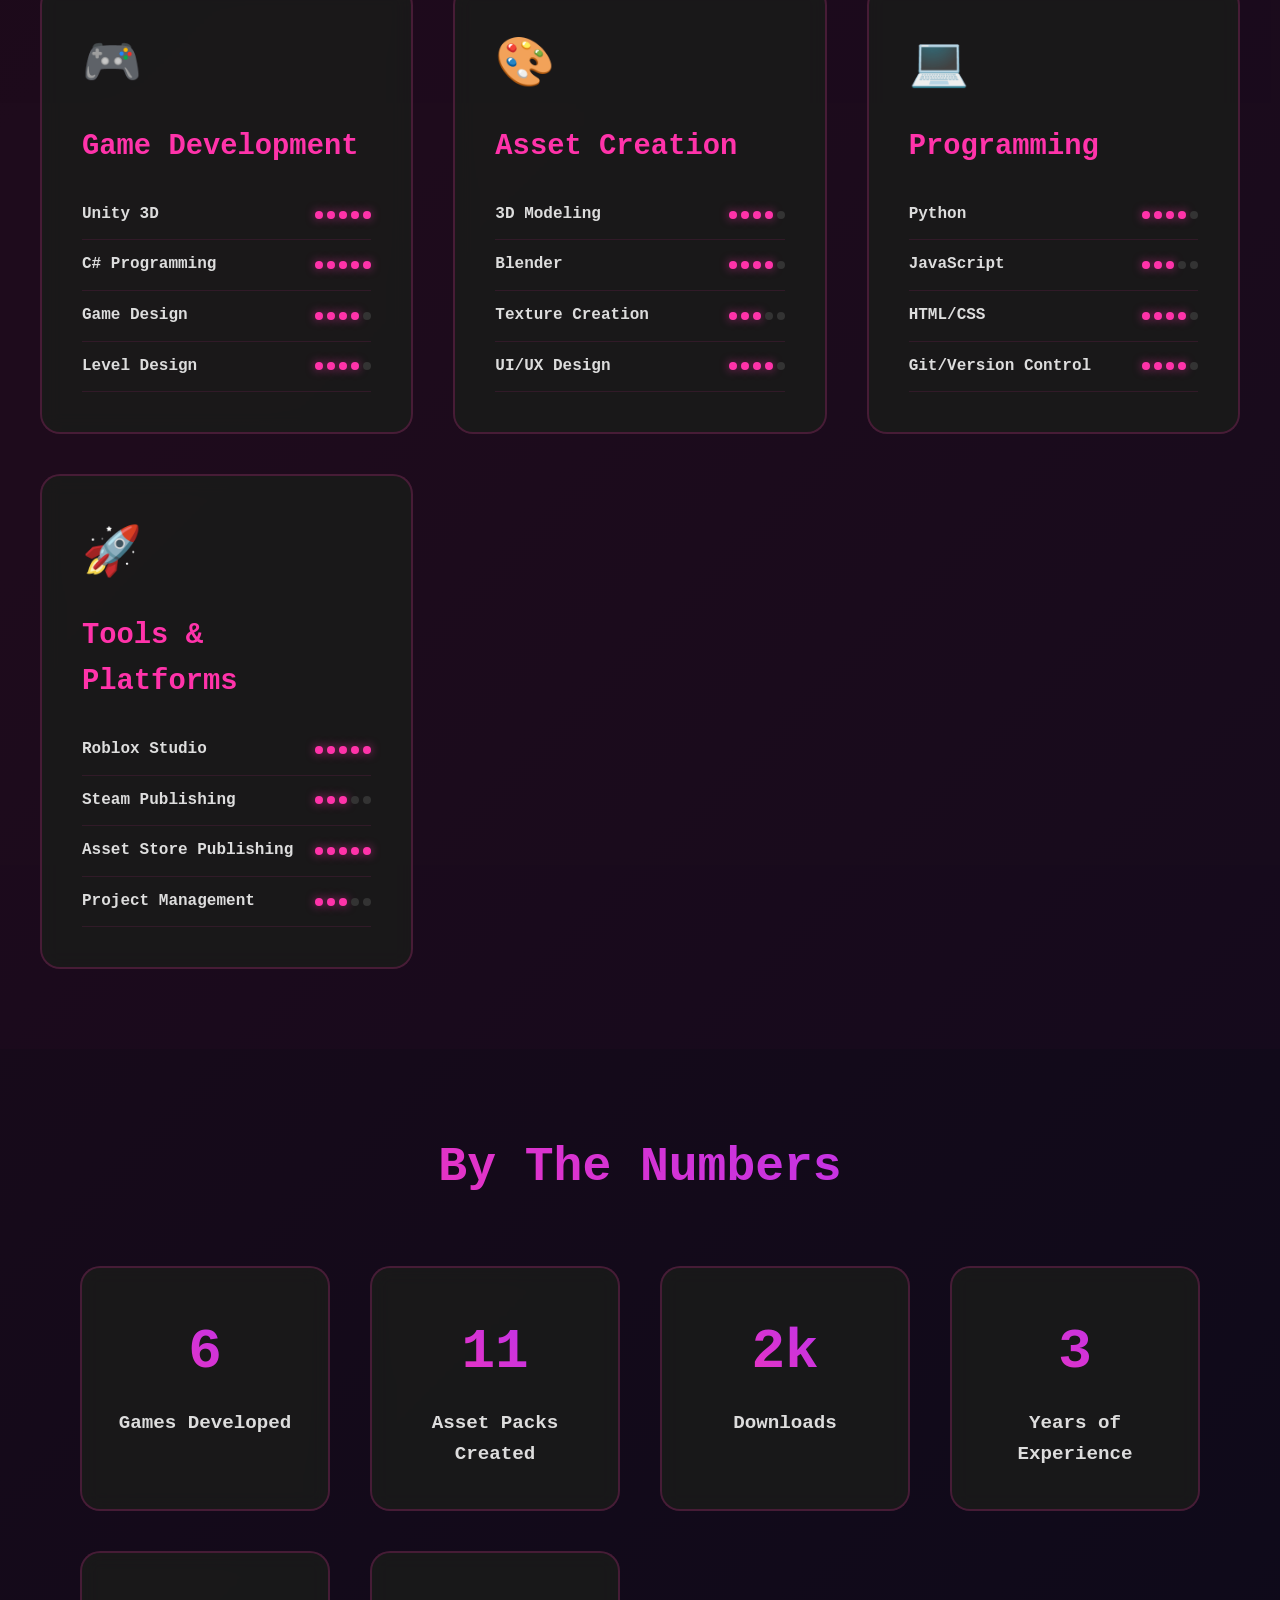
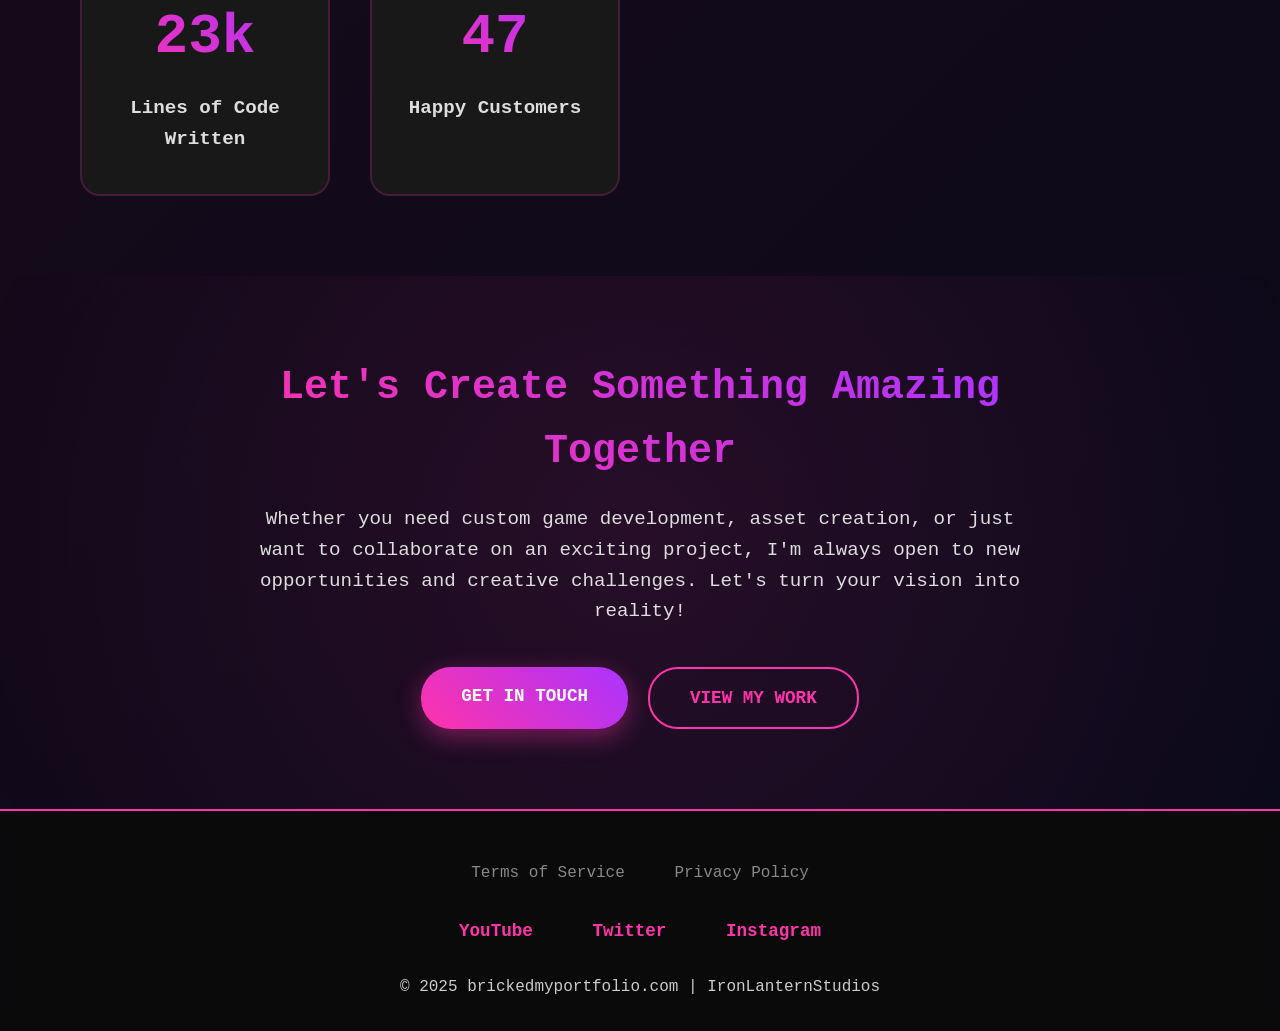
==== commit 35ad281b: "Update about.html" ====
--- a/about.html
+++ b/about.html
@@ -827,19 +827,20 @@
         <!-- Hero Section -->
         <section class="about-hero">
             <div class="hero-text">
-                <h1 class="hero-title">Hey, I'm Jason</h1>
-                <p class="hero-subtitle">17 y/o Game Developer & 3D Artist</p>
+                <h1 class="hero-title">Hey, I'm Harrison</h1>
+                <p class="hero-subtitle">Game Developer & Digital Creator</p>
                 <p class="hero-description">
-                    I’ve been creating games and assets since 2020. What started as curiosity 
-                    quickly turned into a serious passion. I spend most of my time experimenting in Unity, 
-                    modeling 3D assets, and learning how to make my projects more polished and fun to play.
+                    Welcome to my digital world! I'm a passionate game developer who turned my coding dreams into reality. 
+                    From bricking my first portfolio attempt to creating immersive gaming experiences, my journey has been 
+                    filled with challenges, breakthroughs, and endless learning. I specialize in Unity development, 
+                    asset creation, and bringing creative visions to life through code.
                 </p>
             </div>
             <div class="hero-image">
                 <div class="profile-container">
                     <img src="media/PLACEHOLDER.jpg" alt="Harrison - Game Developer" class="profile-image">
-                    <div class="floating-info info1">🎮 C++ Beginner</div>
-                    <div class="floating-info info2">💡 Big Brainr</div>
+                    <div class="floating-info info1">🎮 Unity Expert</div>
+                    <div class="floating-info info2">💡 Creative Problem Solver</div>
                 </div>
             </div>
         </section>
@@ -852,12 +853,11 @@
                 
                 <div class="timeline-item">
                     <div class="timeline-content">
-                        <span class="timeline-year">2020</span>
-                        <h3 class="timeline-title">Starting</h3>
+                        <span class="timeline-year">2018</span>
+                        <h3 class="timeline-title">First Code</h3>
                         <p class="timeline-description">
-                            Started my game development love with Roblox Studio. 
-                            Made a bunch of random games that I never finished because 
-                            I had too many ideas and moved on to other projects.
+                            Started my programming journey with Python. Built my first "Hello World" program and 
+                            immediately fell in love with the magic of turning ideas into reality through code.
                         </p>
                     </div>
                     <div class="timeline-dot"></div>
@@ -865,11 +865,11 @@
 
                 <div class="timeline-item">
                     <div class="timeline-content">
-                        <span class="timeline-year">2022</span>
-                        <h3 class="timeline-title">Coding</h3>
+                        <span class="timeline-year">2020</span>
+                        <h3 class="timeline-title">Game Dev Discovery</h3>
                         <p class="timeline-description">
-                            I started to learn Lua and Python. I haven't remembered how to code in any of the languages
-                            but now that I'm older I started to feel more motivated especially if I want to make games.
+                            Discovered Unity and game development. Created my first 2D platformer and realized 
+                            this was my calling. Spent countless hours learning C# and Unity's ecosystem.
                         </p>
                     </div>
                     <div class="timeline-dot"></div>
@@ -877,11 +877,11 @@
 
                 <div class="timeline-item">
                     <div class="timeline-content">
-                        <span class="timeline-year">2023</span>
-                        <h3 class="timeline-title">Coding</h3>
+                        <span class="timeline-year">2022</span>
+                        <h3 class="timeline-title">The Portfolio Disaster</h3>
                         <p class="timeline-description">
-                            Nothing important happened during this time besides 
-                            a depression phase that's behind me now.
+                            Attempted to build my first portfolio website. Let's just say it was so bad that 
+                            it "bricked" - hence the name "brickedmyportfolio.com". But failure taught me more than success ever could!
                         </p>
                     </div>
                     <div class="timeline-dot"></div>
@@ -889,11 +889,11 @@
 
                 <div class="timeline-item">
                     <div class="timeline-content">
-                        <span class="timeline-year">2024</span>
-                        <h3 class="timeline-title">Web Dev</h3>
+                        <span class="timeline-year">2023</span>
+                        <h3 class="timeline-title">Asset Store Success</h3>
                         <p class="timeline-description">
-                            I had learnt how to web design but never got to fully learning it. I had made a small
-                            website before using Codecademy as its on my schools portal and is actually really helpful.
+                            Started creating and selling game assets. My Road Prop Pack became a bestseller, 
+                            helping hundreds of developers bring their racing games to life.
                         </p>
                     </div>
                     <div class="timeline-dot"></div>
@@ -904,8 +904,8 @@
                         <span class="timeline-year">2025</span>
                         <h3 class="timeline-title">Current Projects</h3>
                         <p class="timeline-description">
-                            Working on one game called "Crazy Taxi" which will be WIP for awhile as I'm currently working 
-                            on my skills and AI is a big help especially with this website that was created with Claude.ai
+                            Working on multiple exciting projects including "Crazy Taxi" remake, "Mirrored Life" 
+                            RPG, and "The Last Draft" narrative adventure. Also expanding my asset store presence.
                         </p>
                     </div>
                     <div class="timeline-dot"></div>
@@ -923,32 +923,32 @@
                         <h3 class="skill-title">Game Development</h3>
                         <ul class="skill-list">
                             <li class="skill-item">
-                                <span class="skill-name">Roblox Studio</span>
+                                <span class="skill-name">Unity 3D</span>
                                 <div class="skill-level">
                                     <span class="skill-dot active"></span>
                                     <span class="skill-dot active"></span>
                                     <span class="skill-dot active"></span>
-                                    <span class="skill-dot"></span>
-                                    <span class="skill-dot"></span>
+                                    <span class="skill-dot active"></span>
+                                    <span class="skill-dot active"></span>
                                 </div>
                             </li>
                             <li class="skill-item">
-                                <span class="skill-name">C++ Programming</span>
+                                <span class="skill-name">C# Programming</span>
                                 <div class="skill-level">
                                     <span class="skill-dot active"></span>
-                                    <span class="skill-dot"></span>
-                                    <span class="skill-dot"></span>
-                                    <span class="skill-dot"></span>
-                                    <span class="skill-dot"></span>
+                                    <span class="skill-dot active"></span>
+                                    <span class="skill-dot active"></span>
+                                    <span class="skill-dot active"></span>
+                                    <span class="skill-dot active"></span>
                                 </div>
                             </li>
                             <li class="skill-item">
-                                <span class="skill-name">Art Design</span>
+                                <span class="skill-name">Game Design</span>
                                 <div class="skill-level">
                                     <span class="skill-dot active"></span>
                                     <span class="skill-dot active"></span>
                                     <span class="skill-dot active"></span>
-                                    <span class="skill-dot"></span>
+                                    <span class="skill-dot active"></span>
                                     <span class="skill-dot"></span>
                                 </div>
                             </li>
@@ -957,7 +957,551 @@
                                 <div class="skill-level">
                                     <span class="skill-dot active"></span>
                                     <span class="skill-dot active"></span>
+                                    <span class="skill-dot active"></span>
+                                    <span class="skill-dot active"></span>
+                                    <span class="skill-dot"></span>
+                                </div>
+                            </li>
+                        </ul>
+                    </div>
+
+                    <div class="skill-category">
+                        <span class="skill-icon">🎨</span>
+                        <h3 class="skill-title">Asset Creation</h3>
+                        <ul class="skill-list">
+                            <li class="skill-item">
+                                <span class="skill-name">3D Modeling</span>
+                                <div class="skill-level">
+                                    <span class="skill-dot active"></span>
+                                    <span class="skill-dot active"></span>
+                                    <span class="skill-dot active"></span>
+                                    <span class="skill-dot active"></span>
+                                    <span class="skill-dot"></span>
+                                </div>
+                            </li>
+                            <li class="skill-item">
+                                <span class="skill-name">Blender</span>
+                                <div class="skill-level">
+                                    <span class="skill-dot active"></span>
+                                    <span class="skill-dot active"></span>
+                                    <span class="skill-dot active"></span>
+                                    <span class="skill-dot active"></span>
+                                    <span class="skill-dot"></span>
+                                </div>
+                            </li>
+                            <li class="skill-item">
+                                <span class="skill-name">Texture Creation</span>
+                                <div class="skill-level">
+                                    <span class="skill-dot active"></span>
+                                    <span class="skill-dot active"></span>
+                                    <span class="skill-dot active"></span>
                                     <span class="skill-dot"></span>
                                     <span class="skill-dot"></span>
+                                </div>
+                            </li>
+                            <li class="skill-item">
+                                <span class="skill-name">UI/UX Design</span>
+                                <div class="skill-level">
+                                    <span class="skill-dot active"></span>
+                                    <span class="skill-dot active"></span>
+                                    <span class="skill-dot active"></span>
+                                    <span class="skill-dot active"></span>
                                     <span class="skill-dot"></span>
-                                <div>
+                                </div>
+                            </li>
+                        </ul>
+                    </div>
+
+                    <div class="skill-category">
+                        <span class="skill-icon">💻</span>
+                        <h3 class="skill-title">Programming</h3>
+                        <ul class="skill-list">
+                            <li class="skill-item">
+                                <span class="skill-name">Python</span>
+                                <div class="skill-level">
+                                    <span class="skill-dot active"></span>
+                                    <span class="skill-dot active"></span>
+                                    <span class="skill-dot active"></span>
+                                    <span class="skill-dot active"></span>
+                                    <span class="skill-dot"></span>
+                                </div>
+                            </li>
+                            <li class="skill-item">
+                                <span class="skill-name">JavaScript</span>
+                                <div class="skill-level">
+                                    <span class="skill-dot active"></span>
+                                    <span class="skill-dot active"></span>
+                                    <span class="skill-dot active"></span>
+                                    <span class="skill-dot"></span>
+                                    <span class="skill-dot"></span>
+                                </div>
+                            </li>
+                            <li class="skill-item">
+                                <span class="skill-name">HTML/CSS</span>
+                                <div class="skill-level">
+                                    <span class="skill-dot active"></span>
+                                    <span class="skill-dot active"></span>
+                                    <span class="skill-dot active"></span>
+                                    <span class="skill-dot active"></span>
+                                    <span class="skill-dot"></span>
+                                </div>
+                            </li>
+                            <li class="skill-item">
+                                <span class="skill-name">Git/Version Control</span>
+                                <div class="skill-level">
+                                    <span class="skill-dot active"></span>
+                                    <span class="skill-dot active"></span>
+                                    <span class="skill-dot active"></span>
+                                    <span class="skill-dot active"></span>
+                                    <span class="skill-dot"></span>
+                                </div>
+                            </li>
+                        </ul>
+                    </div>
+
+                    <div class="skill-category">
+                        <span class="skill-icon">🚀</span>
+                        <h3 class="skill-title">Tools & Platforms</h3>
+                        <ul class="skill-list">
+                            <li class="skill-item">
+                                <span class="skill-name">Roblox Studio</span>
+                                <div class="skill-level">
+                                    <span class="skill-dot active"></span>
+                                    <span class="skill-dot active"></span>
+                                    <span class="skill-dot active"></span>
+                                    <span class="skill-dot active"></span>
+                                    <span class="skill-dot active"></span>
+                                </div>
+                            </li>
+                            <li class="skill-item">
+                                <span class="skill-name">Steam Publishing</span>
+                                <div class="skill-level">
+                                    <span class="skill-dot active"></span>
+                                    <span class="skill-dot active"></span>
+                                    <span class="skill-dot active"></span>
+                                    <span class="skill-dot"></span>
+                                    <span class="skill-dot"></span>
+                                </div>
+                            </li>
+                            <li class="skill-item">
+                                <span class="skill-name">Asset Store Publishing</span>
+                                <div class="skill-level">
+                                    <span class="skill-dot active"></span>
+                                    <span class="skill-dot active"></span>
+                                    <span class="skill-dot active"></span>
+                                    <span class="skill-dot active"></span>
+                                    <span class="skill-dot active"></span>
+                                </div>
+                            </li>
+                            <li class="skill-item">
+                                <span class="skill-name">Project Management</span>
+                                <div class="skill-level">
+                                    <span class="skill-dot active"></span>
+                                    <span class="skill-dot active"></span>
+                                    <span class="skill-dot active"></span>
+                                    <span class="skill-dot"></span>
+                                    <span class="skill-dot"></span>
+                                </div>
+                            </li>
+                        </ul>
+                    </div>
+                </div>
+            </div>
+        </section>
+
+        <!-- Stats Section -->
+        <section class="stats-section">
+            <h2 class="section-title">By The Numbers</h2>
+            <div class="stats-grid">
+                <div class="stat-card">
+                    <span class="stat-number" data-target="15">0</span>
+                    <div class="stat-label">Games Developed</div>
+                </div>
+                <div class="stat-card">
+                    <span class="stat-number" data-target="25">0</span>
+                    <div class="stat-label">Asset Packs Created</div>
+                </div>
+                <div class="stat-card">
+                    <span class="stat-number" data-target="5000">0</span>
+                    <div class="stat-label">Downloads</div>
+                </div>
+                <div class="stat-card">
+                    <span class="stat-number" data-target="7">0</span>
+                    <div class="stat-label">Years of Experience</div>
+                </div>
+                <div class="stat-card">
+                    <span class="stat-number" data-target="50000">0</span>
+                    <div class="stat-label">Lines of Code Written</div>
+                </div>
+                <div class="stat-card">
+                    <span class="stat-number" data-target="100">0</span>
+                    <div class="stat-label">Happy Customers</div>
+                </div>
+            </div>
+        </section>
+
+        <!-- Contact CTA -->
+        <section class="contact-cta">
+            <div class="cta-content">
+                <h2 class="cta-title">Let's Create Something Amazing Together</h2>
+                <p class="cta-description">
+                    Whether you need custom game development, asset creation, or just want to collaborate on 
+                    an exciting project, I'm always open to new opportunities and creative challenges. 
+                    Let's turn your vision into reality!
+                </p>
+                <div class="cta-buttons">
+                    <a href="contact.html" class="cta-button cta-primary">Get In Touch</a>
+                    <a href="games.html" class="cta-button cta-secondary">View My Work</a>
+                </div>
+            </div>
+        </section>
+    </div>
+
+    <!-- Footer -->
+    <footer>
+        <div class="footer-content">
+            <div class="footer-links">
+                <a href="terms.html">Terms of Service</a>
+                <a href="privacy.html">Privacy Policy</a>
+            </div>
+            <div class="footer-social">
+                <a href="https://youtube.com" target="_blank">YouTube</a>
+                <a href="#" target="_blank">Twitter</a>
+                <a href="#" target="_blank">Instagram</a>
+            </div>
+            <div class="copyright">© 2025 brickedmyportfolio.com | IronLanternStudios</div>
+        </div>
+    </footer>
+
+    <script>
+        // ===== STARFIELD ANIMATION =====
+        function createFloatingStars() {
+            const bgAnimation = document.getElementById('bg-animation');
+            const starCount = 50;
+            const starTypes = ['⭐', '✨', '🌟', '⭐', '✦', '✧'];
+            
+            for (let i = 0; i < starCount; i++) {
+                const star = document.createElement('div');
+                star.className = 'floating-star';
+                
+                star.innerHTML = starTypes[Math.floor(Math.random() * starTypes.length)];
+                
+                const sizes = ['small', 'medium', 'large'];
+                const randomSize = sizes[Math.floor(Math.random() * sizes.length)];
+                star.classList.add(randomSize);
+                
+                star.style.left = Math.random() * 100 + '%';
+                star.style.top = Math.random() * 100 + '%';
+                star.style.animationDelay = Math.random() * 10 + 's';
+                star.style.animationDuration = (8 + Math.random() * 6) + 's';
+                
+                bgAnimation.appendChild(star);
+            }
+        }
+
+        // ===== COUNTER ANIMATION =====
+        function animateCounters() {
+            const statNumbers = document.querySelectorAll('.stat-number');
+            const observerOptions = {
+                threshold: 0.5,
+                rootMargin: '0px 0px -100px 0px'
+            };
+
+            const observer = new IntersectionObserver((entries) => {
+                entries.forEach(entry => {
+                    if (entry.isIntersecting) {
+                        const target = entry.target;
+                        const finalValue = parseInt(target.getAttribute('data-target'));
+                        
+                        animateCounter(target, finalValue);
+                        observer.unobserve(target);
+                    }
+                });
+            }, observerOptions);
+
+            statNumbers.forEach(stat => {
+                observer.observe(stat);
+            });
+        }
+
+        function animateCounter(element, target) {
+            let current = 0;
+            const increment = target / 100;
+            const duration = 2000; // 2 seconds
+            const stepTime = duration / 100;
+
+            const timer = setInterval(() => {
+                current += increment;
+                if (current >= target) {
+                    element.textContent = target >= 1000 ? (target / 1000) + 'k' : target;
+                    clearInterval(timer);
+                } else {
+                    const displayValue = Math.floor(current);
+                    element.textContent = displayValue >= 1000 ? Math.floor(displayValue / 1000) + 'k' : displayValue;
+                }
+            }, stepTime);
+        }
+
+        // ===== SKILL LEVEL ANIMATION =====
+        function animateSkills() {
+            const skillCategories = document.querySelectorAll('.skill-category');
+            const observerOptions = {
+                threshold: 0.3,
+                rootMargin: '0px 0px -50px 0px'
+            };
+
+            const observer = new IntersectionObserver((entries) => {
+                entries.forEach(entry => {
+                    if (entry.isIntersecting) {
+                        const skillItems = entry.target.querySelectorAll('.skill-item');
+                        
+                        skillItems.forEach((item, index) => {
+                            setTimeout(() => {
+                                const dots = item.querySelectorAll('.skill-dot');
+                                const activeDots = item.querySelectorAll('.skill-dot.active');
+                                
+                                dots.forEach(dot => dot.classList.remove('active'));
+                                
+                                activeDots.forEach((dot, dotIndex) => {
+                                    setTimeout(() => {
+                                        dots[dotIndex].classList.add('active');
+                                    }, dotIndex * 100);
+                                });
+                            }, index * 200);
+                        });
+                        
+                        observer.unobserve(entry.target);
+                    }
+                });
+            }, observerOptions);
+
+            skillCategories.forEach(category => {
+                observer.observe(category);
+            });
+        }
+
+        // ===== TIMELINE ANIMATION =====
+        function setupTimelineObserver() {
+            const timelineItems = document.querySelectorAll('.timeline-item');
+            const observerOptions = {
+                threshold: 0.1,
+                rootMargin: '0px 0px -50px 0px'
+            };
+
+            const observer = new IntersectionObserver((entries) => {
+                entries.forEach(entry => {
+                    if (entry.isIntersecting) {
+                        entry.target.style.animationPlayState = 'running';
+                    }
+                });
+            }, observerOptions);
+
+            timelineItems.forEach(item => {
+                observer.observe(item);
+            });
+        }
+
+        // ===== PARALLAX SCROLLING =====
+        function addParallaxEffect() {
+            window.addEventListener('scroll', () => {
+                const scrolled = window.pageYOffset;
+                const heroSection = document.querySelector('.about-hero');
+                const profileImage = document.querySelector('.profile-image');
+                
+                if (heroSection) {
+                    heroSection.style.transform = `translateY(${scrolled * 0.3}px)`;
+                }
+                
+                if (profileImage) {
+                    profileImage.style.transform = `translateY(${scrolled * 0.1}px) scale(${1 + scrolled * 0.0001})`;
+                }
+                
+                const stars = document.querySelectorAll('.floating-star');
+                stars.forEach((star, index) => {
+                    const speed = (index % 3 + 1) * 0.05;
+                    star.style.transform = `translateY(${scrolled * speed}px) rotate(${scrolled * 0.02}deg)`;
+                });
+            });
+        }
+
+        // ===== FLOATING INFO ANIMATION =====
+        function enhanceFloatingInfo() {
+            const floatingInfos = document.querySelectorAll('.floating-info');
+            
+            floatingInfos.forEach((info, index) => {
+                setInterval(() => {
+                    info.style.transform = `translateY(${Math.sin(Date.now() * 0.001 + index) * 5}px) rotate(${Math.sin(Date.now() * 0.0005 + index) * 2}deg)`;
+                }, 16); // ~60fps
+            });
+        }
+
+        // ===== SKILL CATEGORY HOVER EFFECTS =====
+        function addSkillCategoryEffects() {
+            const skillCategories = document.querySelectorAll('.skill-category');
+            
+            skillCategories.forEach(category => {
+                category.addEventListener('mouseenter', function() {
+                    this.style.transform = 'translateY(-10px) rotateX(2deg) rotateY(1deg)';
+                });
+                
+                category.addEventListener('mouseleave', function() {
+                    this.style.transform = 'translateY(0) rotateX(0) rotateY(0)';
+                });
+            });
+        }
+
+        // ===== STAT CARD INTERACTIONS =====
+        function addStatCardEffects() {
+            const statCards = document.querySelectorAll('.stat-card');
+            
+            statCards.forEach(card => {
+                card.addEventListener('mouseenter', function() {
+                    this.style.transform = 'translateY(-10px) scale(1.02)';
+                });
+                
+                card.addEventListener('mouseleave', function() {
+                    this.style.transform = 'translateY(0) scale(1)';
+                });
+            });
+        }
+
+        // ===== TIMELINE DOT GLOW EFFECT =====
+        function addTimelineDotEffects() {
+            const timelineDots = document.querySelectorAll('.timeline-dot');
+            
+            timelineDots.forEach((dot, index) => {
+                setInterval(() => {
+                    const intensity = Math.sin(Date.now() * 0.003 + index) * 0.5 + 0.5;
+                    dot.style.boxShadow = `0 0 ${20 + intensity * 10}px rgba(255, 51, 170, ${0.6 + intensity * 0.4})`;
+                }, 50);
+            });
+        }
+
+        // ===== EASTER EGG - KONAMI CODE =====
+        let konamiCode = [];
+        const konamiSequence = [38, 38, 40, 40, 37, 39, 37, 39, 66, 65]; // Up, Up, Down, Down, Left, Right, Left, Right, B, A
+        
+        function initKonamiCode() {
+            document.addEventListener('keydown', function(e) {
+                konamiCode.push(e.keyCode);
+                if (konamiCode.length > konamiSequence.length) {
+                    konamiCode.shift();
+                }
+                
+                if (JSON.stringify(konamiCode) === JSON.stringify(konamiSequence)) {
+                    // Activate special effect
+                    document.body.style.filter = 'hue-rotate(180deg) brightness(1.3) saturate(1.5)';
+                    
+                    // Make all skill dots max level
+                    const skillDots = document.querySelectorAll('.skill-dot');
+                    skillDots.forEach(dot => {
+                        dot.classList.add('active');
+                        dot.style.background = 'linear-gradient(45deg, #ff33aa, #aa33ff)';
+                        dot.style.boxShadow = '0 0 15px rgba(255, 51, 170, 0.8)';
+                    });
+                    
+                    // Create temporary message
+                    const message = document.createElement('div');
+                    message.innerHTML = '🎉 DEVELOPER MODE ACTIVATED! 🎉';
+                    message.style.cssText = `
+                        position: fixed;
+                        top: 50%;
+                        left: 50%;
+                        transform: translate(-50%, -50%);
+                        background: linear-gradient(45deg, #ff33aa, #aa33ff);
+                        color: white;
+                        padding: 20px 40px;
+                        border-radius: 20px;
+                        font-size: 2rem;
+                        font-weight: bold;
+                        z-index: 10000;
+                        animation: pulse 1s ease-in-out infinite alternate;
+                        box-shadow: 0 20px 40px rgba(255, 51, 170, 0.5);
+                    `;
+                    document.body.appendChild(message);
+                    
+                    setTimeout(() => {
+                        document.body.style.filter = 'none';
+                        document.body.removeChild(message);
+                        // Reset skill dots
+                        skillDots.forEach(dot => {
+                            if (!dot.classList.contains('active')) {
+                                dot.style.background = '#333';
+                                dot.style.boxShadow = 'none';
+                            }
+                        });
+                    }, 5000);
+                    
+                    konamiCode = [];
+                }
+            });
+        }
+
+        // ===== PROFILE IMAGE INTERACTIONS =====
+        function addProfileImageEffects() {
+            const profileImage = document.querySelector('.profile-image');
+            let mouseX = 0, mouseY = 0;
+            
+            document.addEventListener('mousemove', (e) => {
+                mouseX = e.clientX / window.innerWidth;
+                mouseY = e.clientY / window.innerHeight;
+            });
+            
+            setInterval(() => {
+                if (profileImage) {
+                    const offsetX = (mouseX - 0.5) * 10;
+                    const offsetY = (mouseY - 0.5) * 10;
+                    profileImage.style.transform = `translateX(${offsetX}px) translateY(${offsetY}px)`;
+                }
+            }, 50);
+        }
+
+        // ===== INITIALIZATION =====
+        document.addEventListener('DOMContentLoaded', function() {
+            // Initialize all features
+            createFloatingStars();
+            animateCounters();
+            animateSkills();
+            setupTimelineObserver();
+            addParallaxEffect();
+            enhanceFloatingInfo();
+            addSkillCategoryEffects();
+            addStatCardEffects();
+            addTimelineDotEffects();
+            initKonamiCode();
+            addProfileImageEffects();
+            
+            // Add loading animation
+            document.body.style.opacity = '0';
+            setTimeout(() => {
+                document.body.style.transition = 'opacity 1s ease-in-out';
+                document.body.style.opacity = '1';
+            }, 100);
+
+            // Smooth scrolling for internal links
+            document.querySelectorAll('a[href^="#"]').forEach(anchor => {
+                anchor.addEventListener('click', function (e) {
+                    e.preventDefault();
+                    const target = document.querySelector(this.getAttribute('href'));
+                    if (target) {
+                        target.scrollIntoView({
+                            behavior: 'smooth',
+                            block: 'start'
+                        });
+                    }
+                });
+            });
+        });
+
+        // ===== ADD PULSE ANIMATION =====
+        const style = document.createElement('style');
+        style.textContent = `
+            @keyframes pulse {
+                from { transform: translate(-50%, -50%) scale(1); }
+                to { transform: translate(-50%, -50%) scale(1.05); }
+            }
+        `;
+        document.head.appendChild(style);
+    </script>
+</body>
+</html>
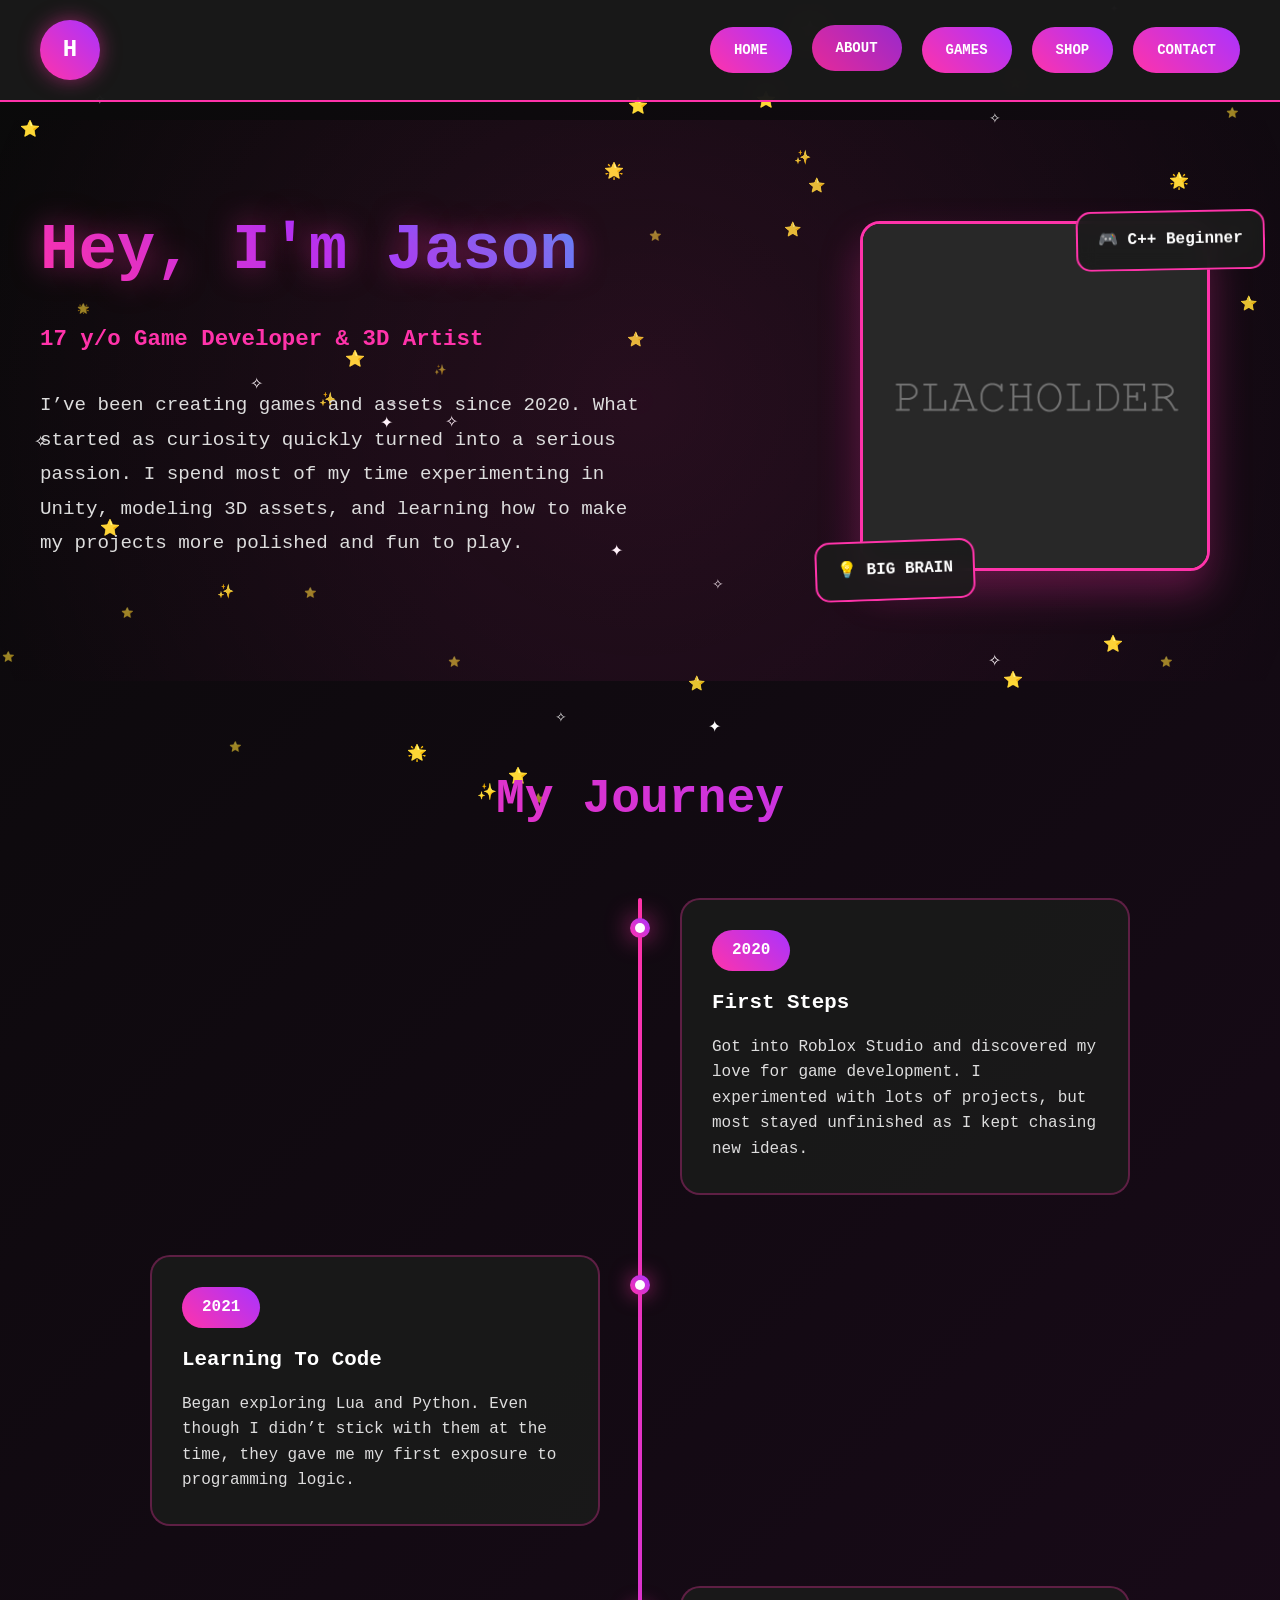
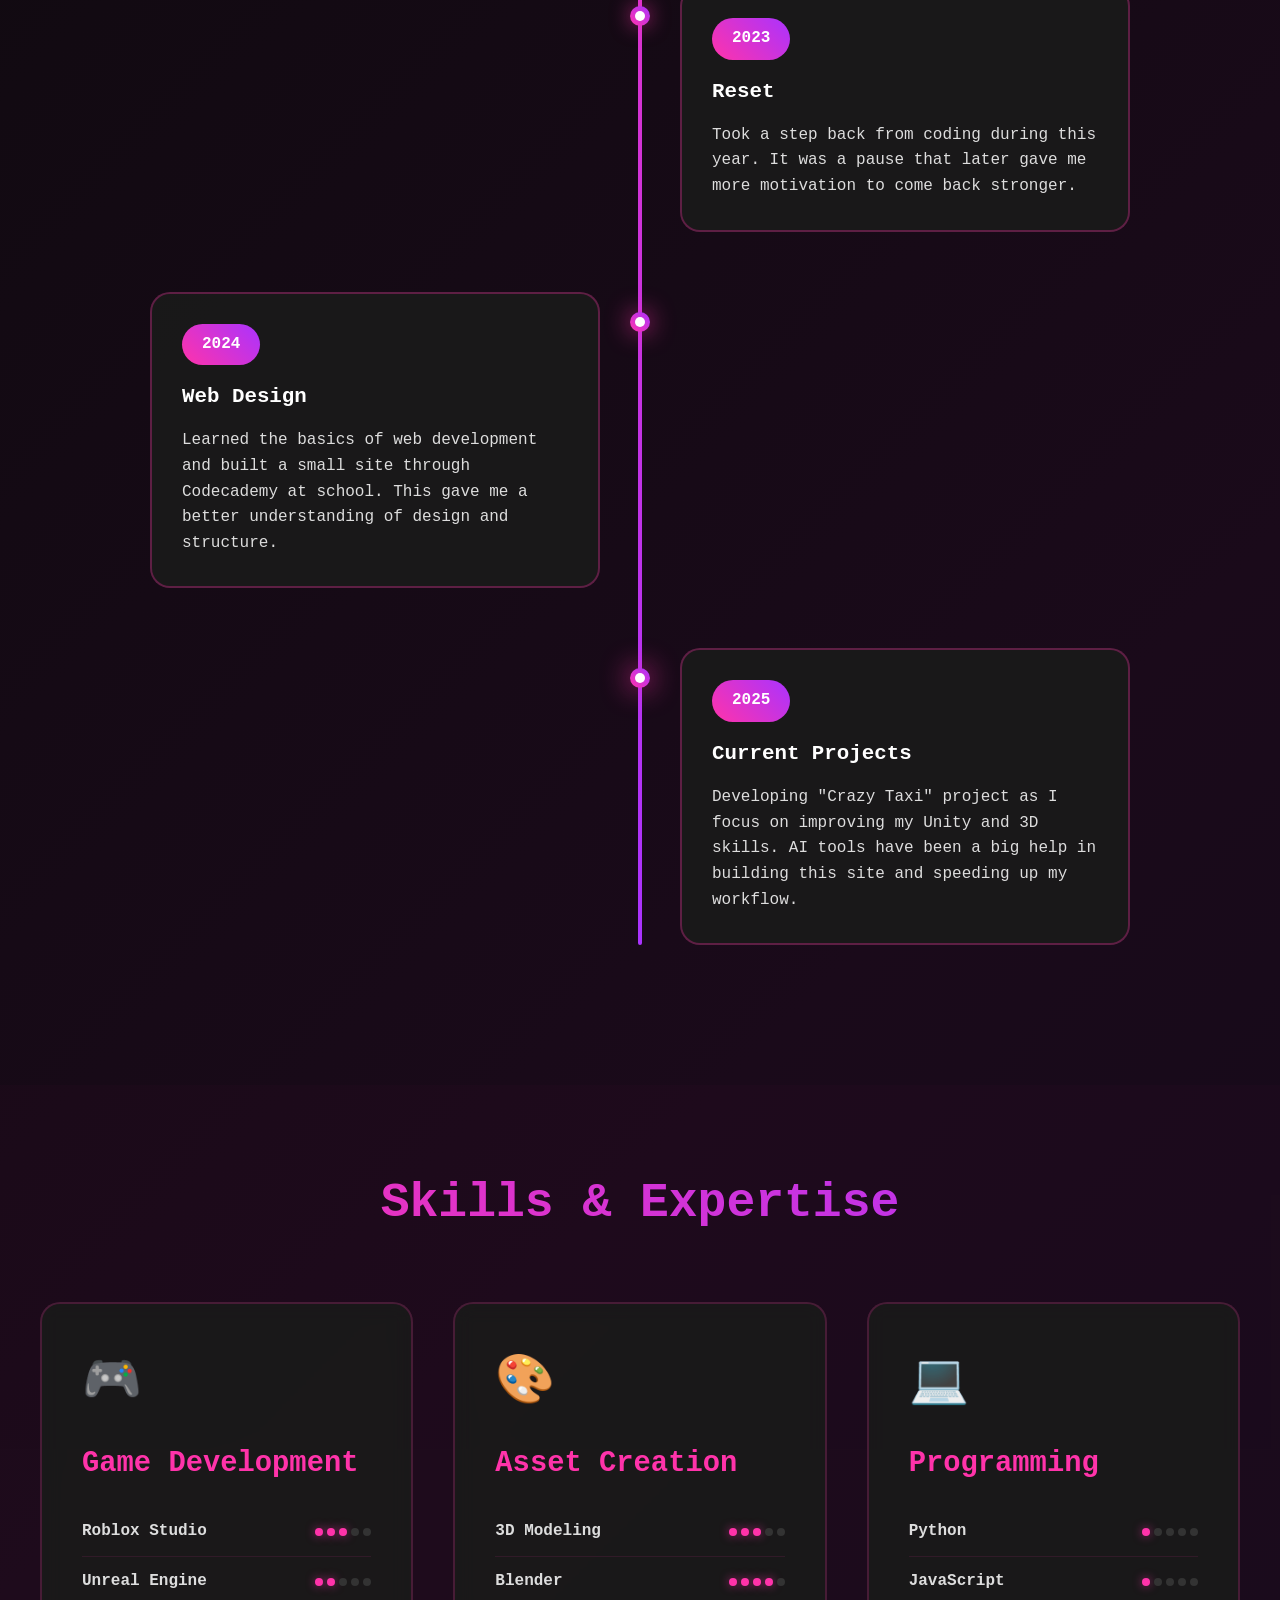
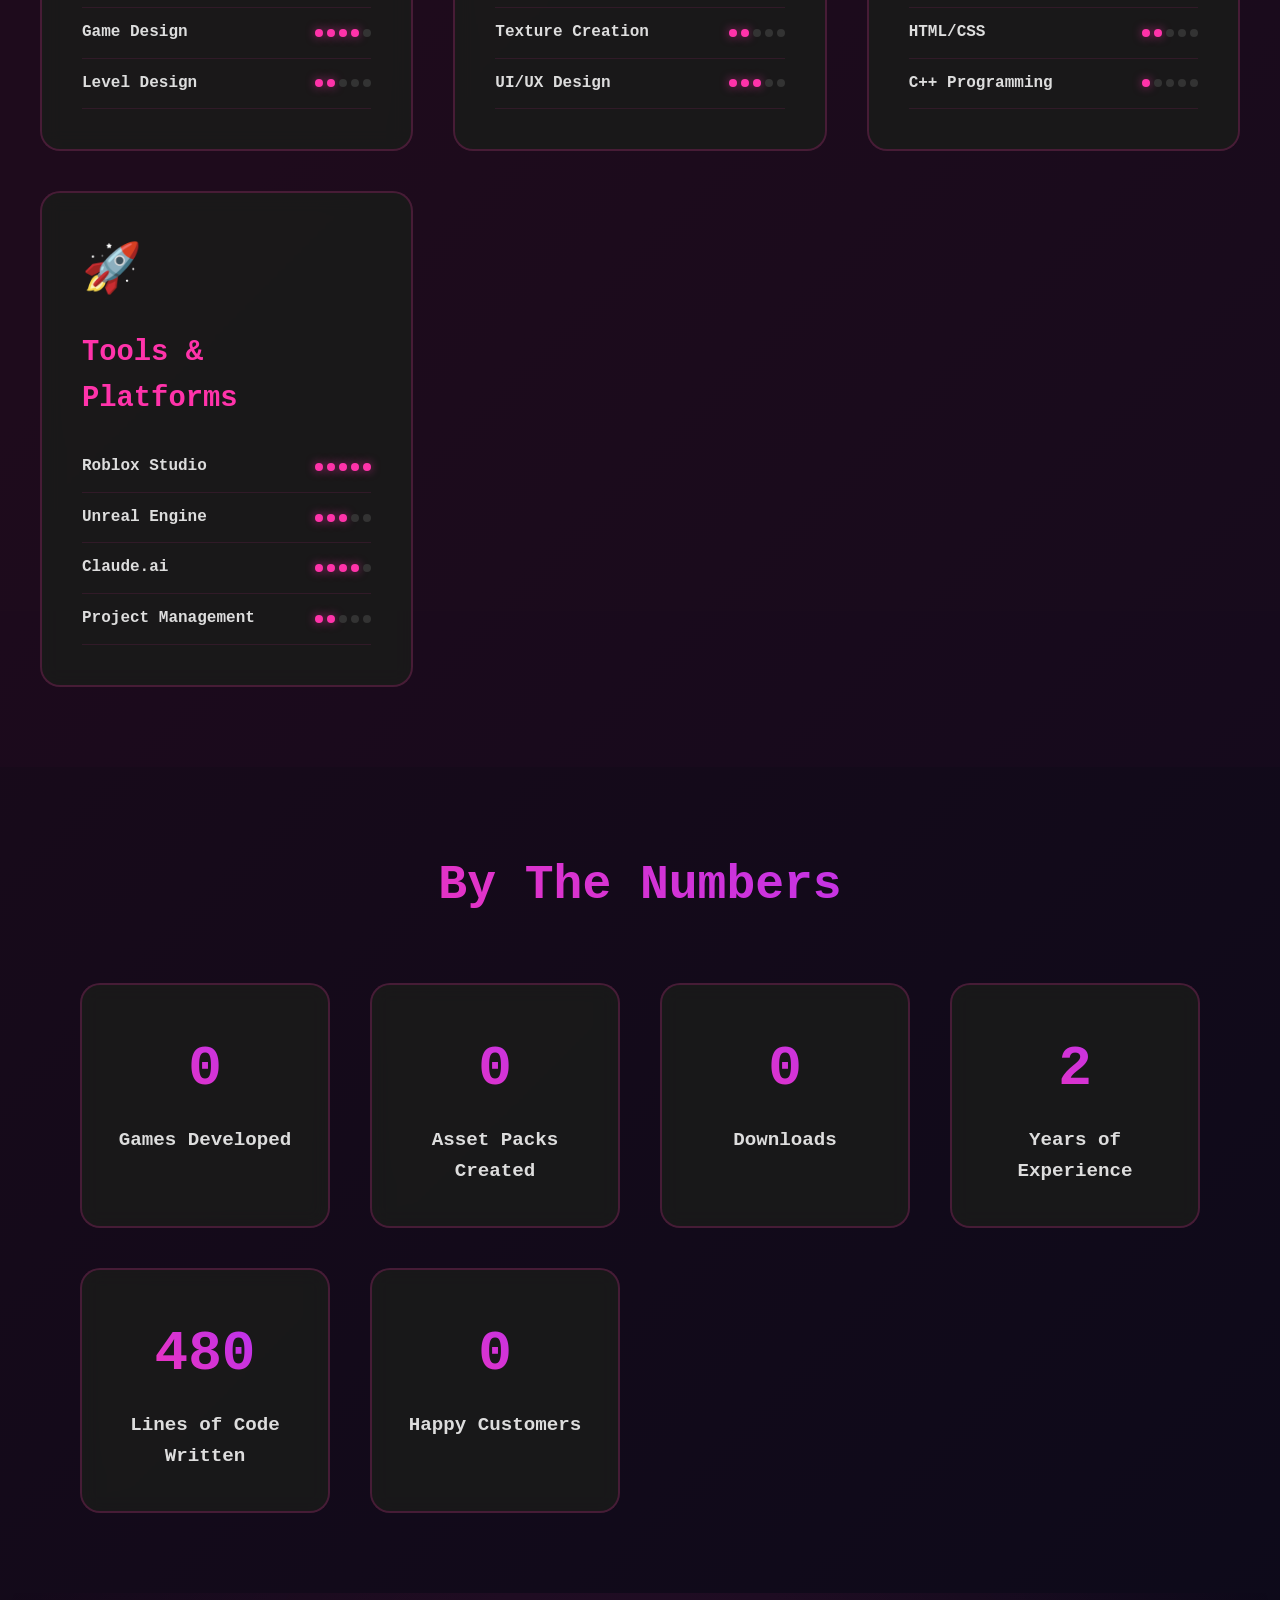
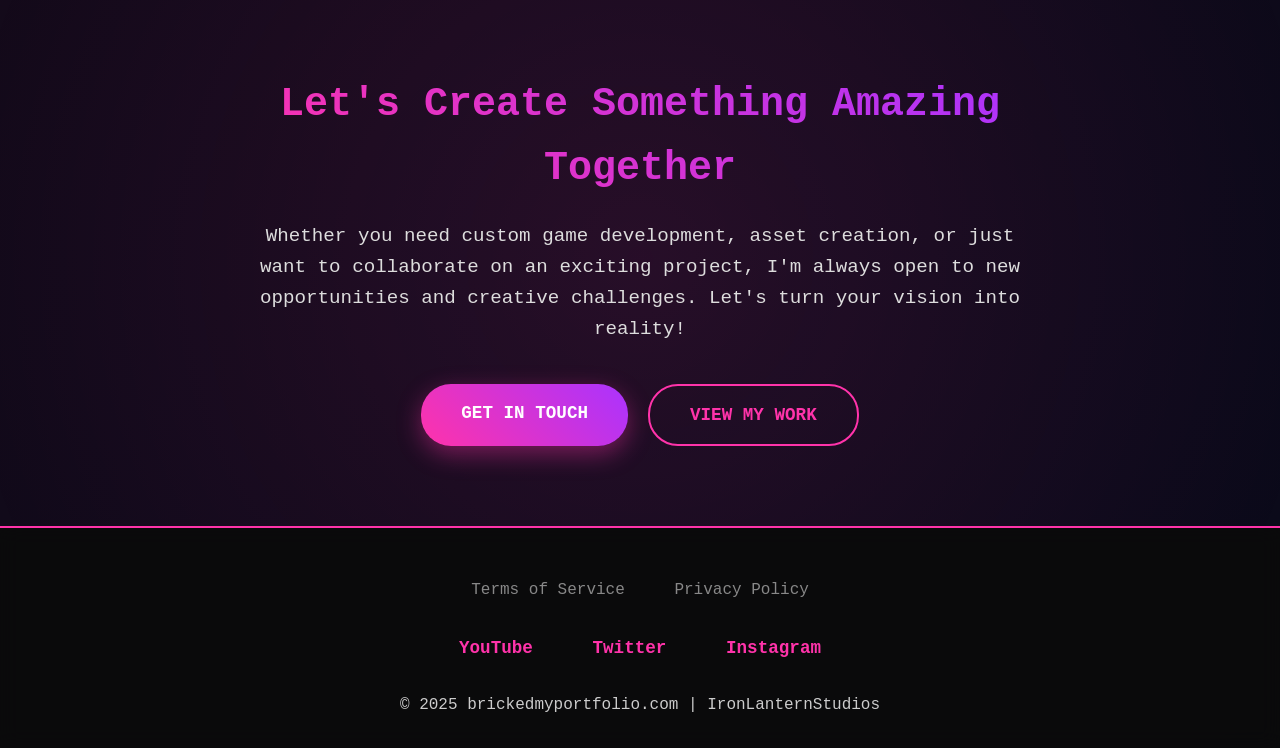
==== commit e4ac148c: "Update about.html" ====
--- a/about.html
+++ b/about.html
@@ -827,20 +827,19 @@
         <!-- Hero Section -->
         <section class="about-hero">
             <div class="hero-text">
-                <h1 class="hero-title">Hey, I'm Harrison</h1>
-                <p class="hero-subtitle">Game Developer & Digital Creator</p>
+                <h1 class="hero-title">Hey, I'm Jason</h1>
+                <p class="hero-subtitle">17 y/o Game Developer & 3D Artist</p>
                 <p class="hero-description">
-                    Welcome to my digital world! I'm a passionate game developer who turned my coding dreams into reality. 
-                    From bricking my first portfolio attempt to creating immersive gaming experiences, my journey has been 
-                    filled with challenges, breakthroughs, and endless learning. I specialize in Unity development, 
-                    asset creation, and bringing creative visions to life through code.
+                    I’ve been creating games and assets since 2020. What started as curiosity quickly turned 
+                    into a serious passion. I spend most of my time experimenting in Unity, modeling 3D assets, 
+                    and learning how to make my projects more polished and fun to play.
                 </p>
             </div>
             <div class="hero-image">
                 <div class="profile-container">
-                    <img src="media/PLACEHOLDER.jpg" alt="Harrison - Game Developer" class="profile-image">
-                    <div class="floating-info info1">🎮 Unity Expert</div>
-                    <div class="floating-info info2">💡 Creative Problem Solver</div>
+                    <img src="media/PLACEHOLDER.jpg" alt="Jason - Game Developer" class="profile-image">
+                    <div class="floating-info info1">🎮 C++ Beginner</div>
+                    <div class="floating-info info2">💡 BIG BRAIN</div>
                 </div>
             </div>
         </section>
@@ -853,11 +852,11 @@
                 
                 <div class="timeline-item">
                     <div class="timeline-content">
-                        <span class="timeline-year">2018</span>
-                        <h3 class="timeline-title">First Code</h3>
+                        <span class="timeline-year">2020</span>
+                        <h3 class="timeline-title">First Steps</h3>
                         <p class="timeline-description">
-                            Started my programming journey with Python. Built my first "Hello World" program and 
-                            immediately fell in love with the magic of turning ideas into reality through code.
+                            Got into Roblox Studio and discovered my love for game development. I experimented 
+                            with lots of projects, but most stayed unfinished as I kept chasing new ideas.
                         </p>
                     </div>
                     <div class="timeline-dot"></div>
@@ -865,11 +864,11 @@
 
                 <div class="timeline-item">
                     <div class="timeline-content">
-                        <span class="timeline-year">2020</span>
-                        <h3 class="timeline-title">Game Dev Discovery</h3>
+                        <span class="timeline-year">2021</span>
+                        <h3 class="timeline-title">Learning To Code</h3>
                         <p class="timeline-description">
-                            Discovered Unity and game development. Created my first 2D platformer and realized 
-                            this was my calling. Spent countless hours learning C# and Unity's ecosystem.
+                            Began exploring Lua and Python. Even though I didn’t stick with them at 
+                            the time, they gave me my first exposure to programming logic.
                         </p>
                     </div>
                     <div class="timeline-dot"></div>
@@ -877,11 +876,11 @@
 
                 <div class="timeline-item">
                     <div class="timeline-content">
-                        <span class="timeline-year">2022</span>
-                        <h3 class="timeline-title">The Portfolio Disaster</h3>
+                        <span class="timeline-year">2023</span>
+                        <h3 class="timeline-title">Reset</h3>
                         <p class="timeline-description">
-                            Attempted to build my first portfolio website. Let's just say it was so bad that 
-                            it "bricked" - hence the name "brickedmyportfolio.com". But failure taught me more than success ever could!
+                            Took a step back from coding during this year. It was a 
+                            pause that later gave me more motivation to come back stronger.
                         </p>
                     </div>
                     <div class="timeline-dot"></div>
@@ -889,11 +888,11 @@
 
                 <div class="timeline-item">
                     <div class="timeline-content">
-                        <span class="timeline-year">2023</span>
-                        <h3 class="timeline-title">Asset Store Success</h3>
+                        <span class="timeline-year">2024</span>
+                        <h3 class="timeline-title">Web Design</h3>
                         <p class="timeline-description">
-                            Started creating and selling game assets. My Road Prop Pack became a bestseller, 
-                            helping hundreds of developers bring their racing games to life.
+                            Learned the basics of web development and built a small site through Codecademy 
+                            at school. This gave me a better understanding of design and structure.
                         </p>
                     </div>
                     <div class="timeline-dot"></div>
@@ -904,8 +903,8 @@
                         <span class="timeline-year">2025</span>
                         <h3 class="timeline-title">Current Projects</h3>
                         <p class="timeline-description">
-                            Working on multiple exciting projects including "Crazy Taxi" remake, "Mirrored Life" 
-                            RPG, and "The Last Draft" narrative adventure. Also expanding my asset store presence.
+                            Developing "Crazy Taxi" project as I focus on improving my Unity and 3D skills. 
+                            AI tools have been a big help in building this site and speeding up my workflow.
                         </p>
                     </div>
                     <div class="timeline-dot"></div>
@@ -923,23 +922,23 @@
                         <h3 class="skill-title">Game Development</h3>
                         <ul class="skill-list">
                             <li class="skill-item">
-                                <span class="skill-name">Unity 3D</span>
+                                <span class="skill-name">Roblox Studio</span>
                                 <div class="skill-level">
                                     <span class="skill-dot active"></span>
                                     <span class="skill-dot active"></span>
                                     <span class="skill-dot active"></span>
-                                    <span class="skill-dot active"></span>
-                                    <span class="skill-dot active"></span>
+                                    <span class="skill-dot"></span>
+                                    <span class="skill-dot"></span>
                                 </div>
                             </li>
                             <li class="skill-item">
-                                <span class="skill-name">C# Programming</span>
+                                <span class="skill-name">Unreal Engine</span>
                                 <div class="skill-level">
                                     <span class="skill-dot active"></span>
                                     <span class="skill-dot active"></span>
-                                    <span class="skill-dot active"></span>
-                                    <span class="skill-dot active"></span>
-                                    <span class="skill-dot active"></span>
+                                    <span class="skill-dot"></span>
+                                    <span class="skill-dot"></span>
+                                    <span class="skill-dot"></span>
                                 </div>
                             </li>
                             <li class="skill-item">
@@ -957,8 +956,8 @@
                                 <div class="skill-level">
                                     <span class="skill-dot active"></span>
                                     <span class="skill-dot active"></span>
-                                    <span class="skill-dot active"></span>
-                                    <span class="skill-dot active"></span>
+                                    <span class="skill-dot"></span>
+                                    <span class="skill-dot"></span>
                                     <span class="skill-dot"></span>
                                 </div>
                             </li>
@@ -975,7 +974,7 @@
                                     <span class="skill-dot active"></span>
                                     <span class="skill-dot active"></span>
                                     <span class="skill-dot active"></span>
-                                    <span class="skill-dot active"></span>
+                                    <span class="skill-dot"></span>
                                     <span class="skill-dot"></span>
                                 </div>
                             </li>
@@ -994,7 +993,7 @@
                                 <div class="skill-level">
                                     <span class="skill-dot active"></span>
                                     <span class="skill-dot active"></span>
-                                    <span class="skill-dot active"></span>
+                                    <span class="skill-dot"></span>
                                     <span class="skill-dot"></span>
                                     <span class="skill-dot"></span>
                                 </div>
@@ -1005,7 +1004,7 @@
                                     <span class="skill-dot active"></span>
                                     <span class="skill-dot active"></span>
                                     <span class="skill-dot active"></span>
-                                    <span class="skill-dot active"></span>
+                                    <span class="skill-dot"></span>
                                     <span class="skill-dot"></span>
                                 </div>
                             </li>
@@ -1020,9 +1019,9 @@
                                 <span class="skill-name">Python</span>
                                 <div class="skill-level">
                                     <span class="skill-dot active"></span>
-                                    <span class="skill-dot active"></span>
-                                    <span class="skill-dot active"></span>
-                                    <span class="skill-dot active"></span>
+                                    <span class="skill-dot"></span>
+                                    <span class="skill-dot"></span>
+                                    <span class="skill-dot"></span>
                                     <span class="skill-dot"></span>
                                 </div>
                             </li>
@@ -1030,8 +1029,8 @@
                                 <span class="skill-name">JavaScript</span>
                                 <div class="skill-level">
                                     <span class="skill-dot active"></span>
-                                    <span class="skill-dot active"></span>
-                                    <span class="skill-dot active"></span>
+                                    <span class="skill-dot"></span>
+                                    <span class="skill-dot"></span>
                                     <span class="skill-dot"></span>
                                     <span class="skill-dot"></span>
                                 </div>
@@ -1041,18 +1040,18 @@
                                 <div class="skill-level">
                                     <span class="skill-dot active"></span>
                                     <span class="skill-dot active"></span>
-                                    <span class="skill-dot active"></span>
-                                    <span class="skill-dot active"></span>
+                                    <span class="skill-dot"></span>
+                                    <span class="skill-dot"></span>
                                     <span class="skill-dot"></span>
                                 </div>
                             </li>
                             <li class="skill-item">
-                                <span class="skill-name">Git/Version Control</span>
+                                <span class="skill-name">C++ Programming</span>
                                 <div class="skill-level">
                                     <span class="skill-dot active"></span>
-                                    <span class="skill-dot active"></span>
-                                    <span class="skill-dot active"></span>
-                                    <span class="skill-dot active"></span>
+                                    <span class="skill-dot"></span>
+                                    <span class="skill-dot"></span>
+                                    <span class="skill-dot"></span>
                                     <span class="skill-dot"></span>
                                 </div>
                             </li>
@@ -1074,7 +1073,7 @@
                                 </div>
                             </li>
                             <li class="skill-item">
-                                <span class="skill-name">Steam Publishing</span>
+                                <span class="skill-name">Unreal Engine</span>
                                 <div class="skill-level">
                                     <span class="skill-dot active"></span>
                                     <span class="skill-dot active"></span>
@@ -1084,13 +1083,13 @@
                                 </div>
                             </li>
                             <li class="skill-item">
-                                <span class="skill-name">Asset Store Publishing</span>
+                                <span class="skill-name">Claude.ai</span>
                                 <div class="skill-level">
                                     <span class="skill-dot active"></span>
                                     <span class="skill-dot active"></span>
                                     <span class="skill-dot active"></span>
                                     <span class="skill-dot active"></span>
-                                    <span class="skill-dot active"></span>
+                                    <span class="skill-dot"></span>
                                 </div>
                             </li>
                             <li class="skill-item">
@@ -1098,7 +1097,7 @@
                                 <div class="skill-level">
                                     <span class="skill-dot active"></span>
                                     <span class="skill-dot active"></span>
-                                    <span class="skill-dot active"></span>
+                                    <span class="skill-dot"></span>
                                     <span class="skill-dot"></span>
                                     <span class="skill-dot"></span>
                                 </div>
@@ -1114,27 +1113,27 @@
             <h2 class="section-title">By The Numbers</h2>
             <div class="stats-grid">
                 <div class="stat-card">
-                    <span class="stat-number" data-target="15">0</span>
+                    <span class="stat-number" data-target="0">0</span>
                     <div class="stat-label">Games Developed</div>
                 </div>
                 <div class="stat-card">
-                    <span class="stat-number" data-target="25">0</span>
+                    <span class="stat-number" data-target="0">0</span>
                     <div class="stat-label">Asset Packs Created</div>
                 </div>
                 <div class="stat-card">
-                    <span class="stat-number" data-target="5000">0</span>
+                    <span class="stat-number" data-target="0">0</span>
                     <div class="stat-label">Downloads</div>
                 </div>
                 <div class="stat-card">
-                    <span class="stat-number" data-target="7">0</span>
+                    <span class="stat-number" data-target="5">0</span>
                     <div class="stat-label">Years of Experience</div>
                 </div>
                 <div class="stat-card">
-                    <span class="stat-number" data-target="50000">0</span>
+                    <span class="stat-number" data-target="1200">0</span>
                     <div class="stat-label">Lines of Code Written</div>
                 </div>
                 <div class="stat-card">
-                    <span class="stat-number" data-target="100">0</span>
+                    <span class="stat-number" data-target="1">0</span>
                     <div class="stat-label">Happy Customers</div>
                 </div>
             </div>
